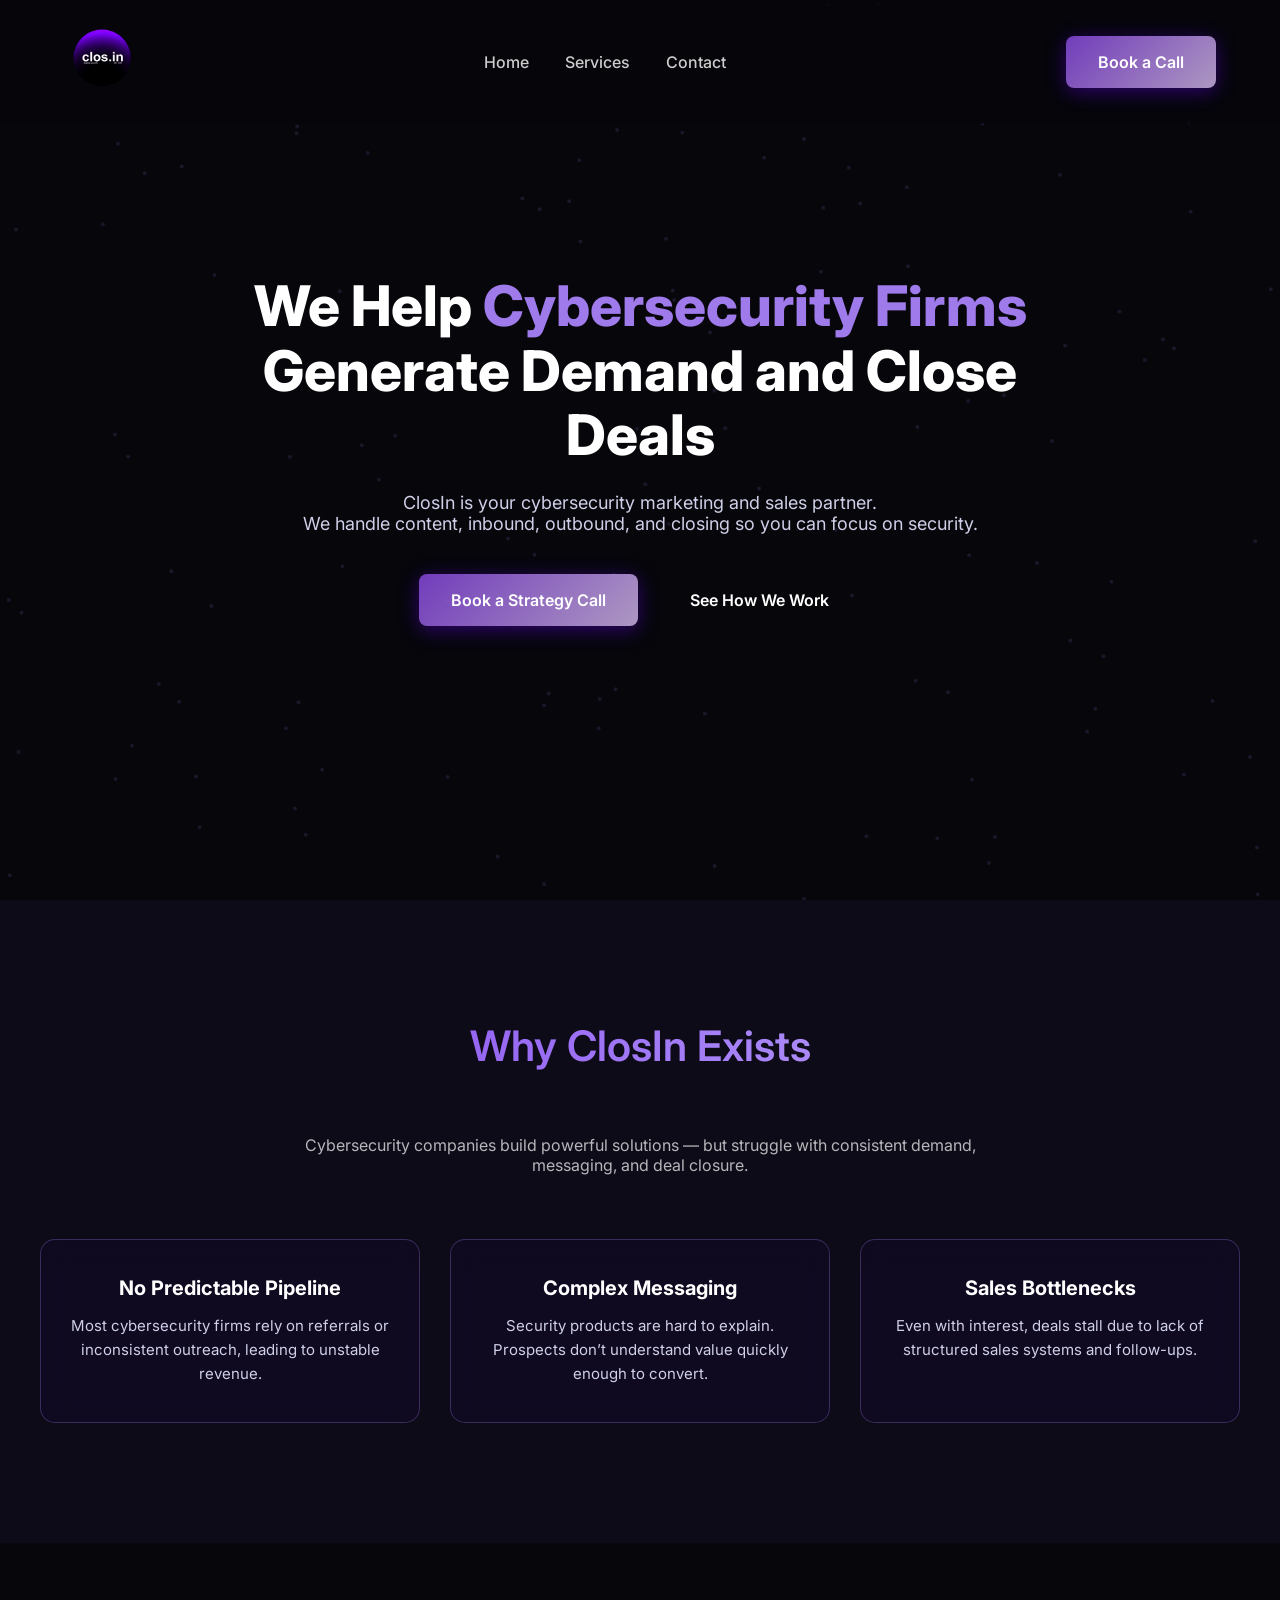
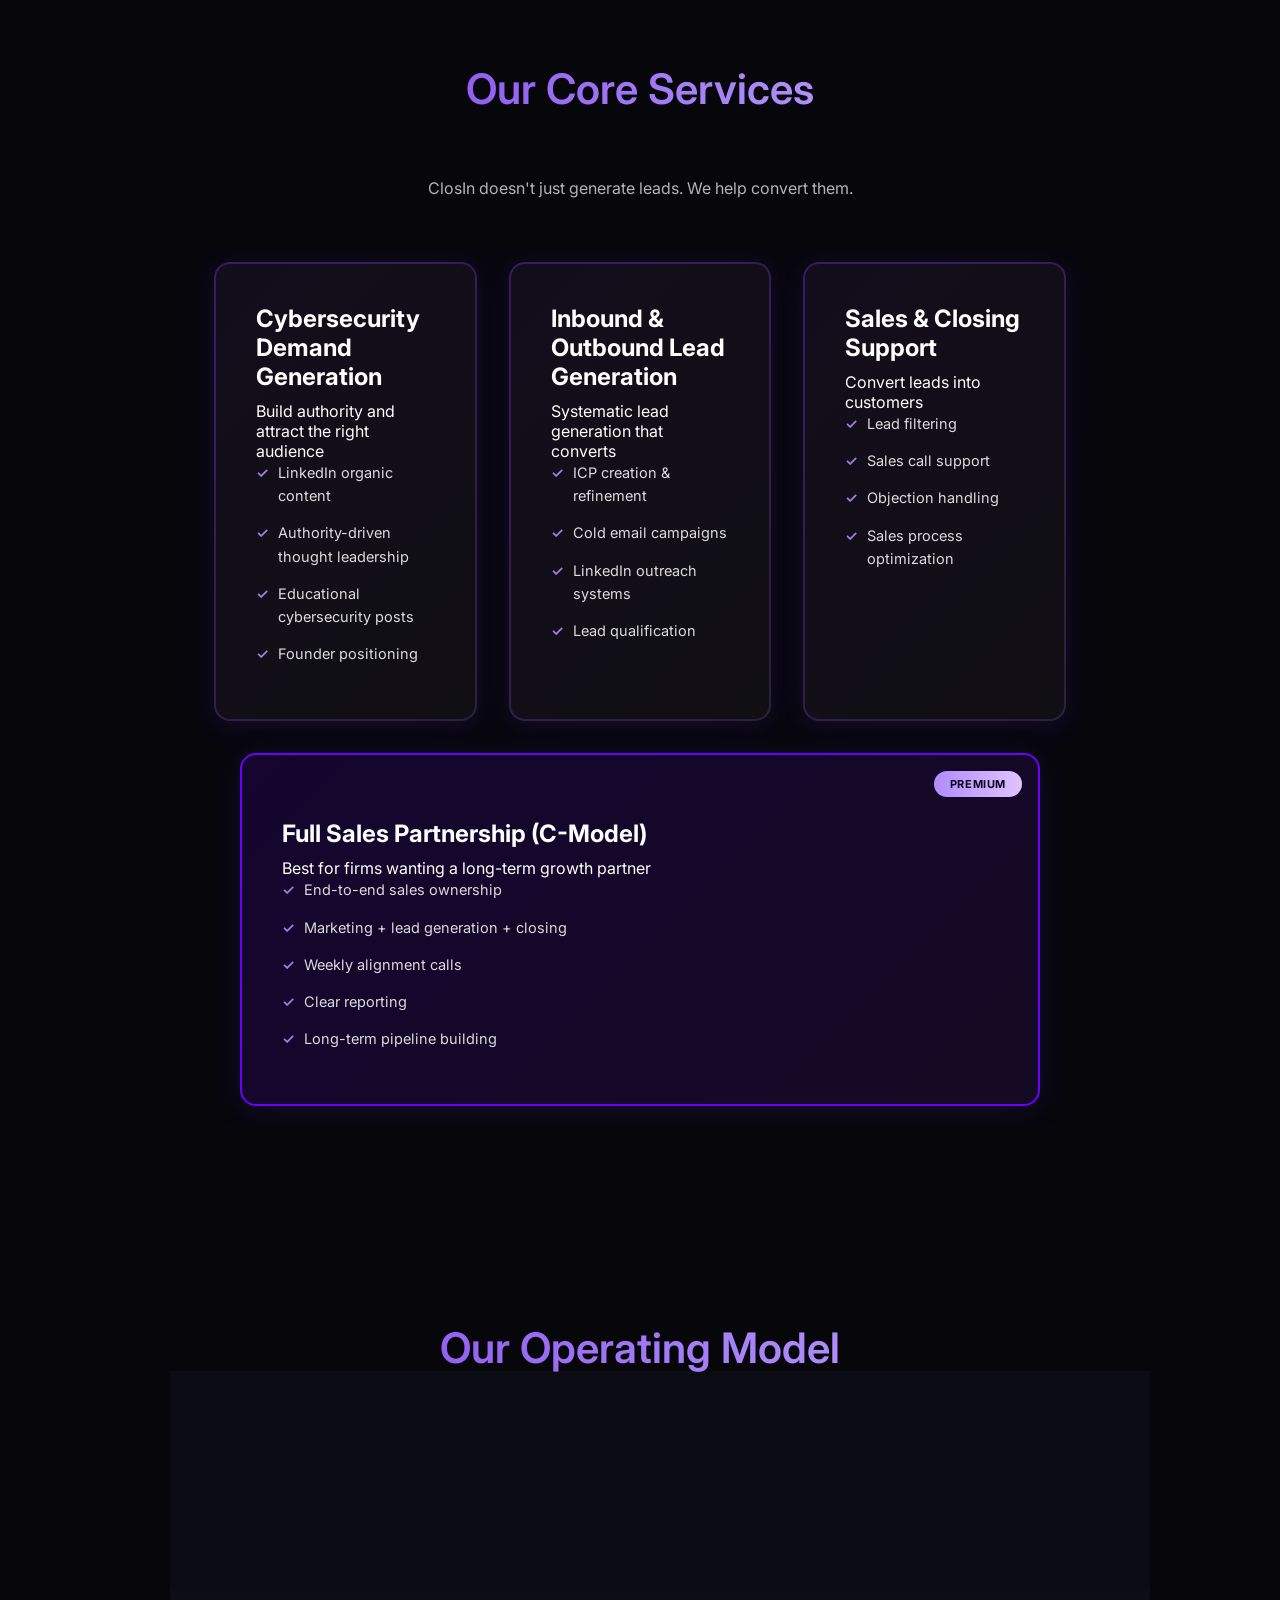
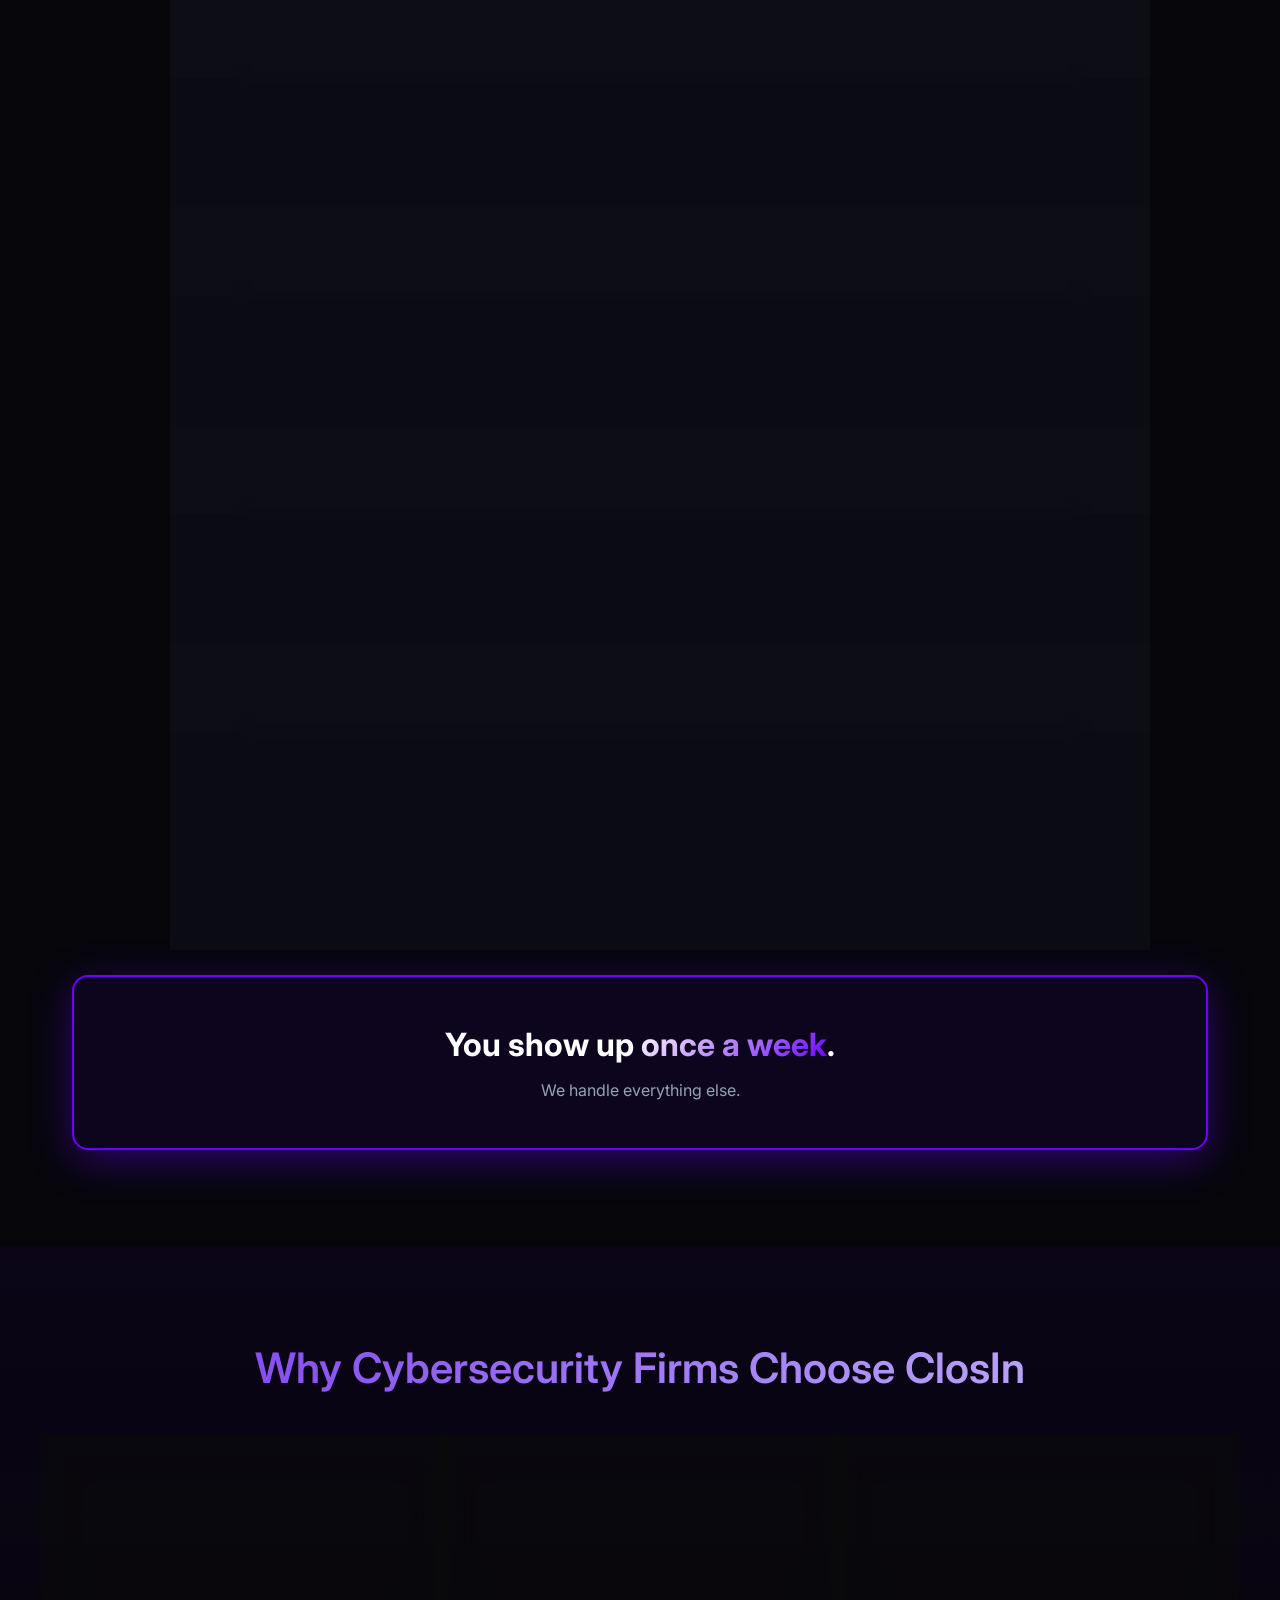
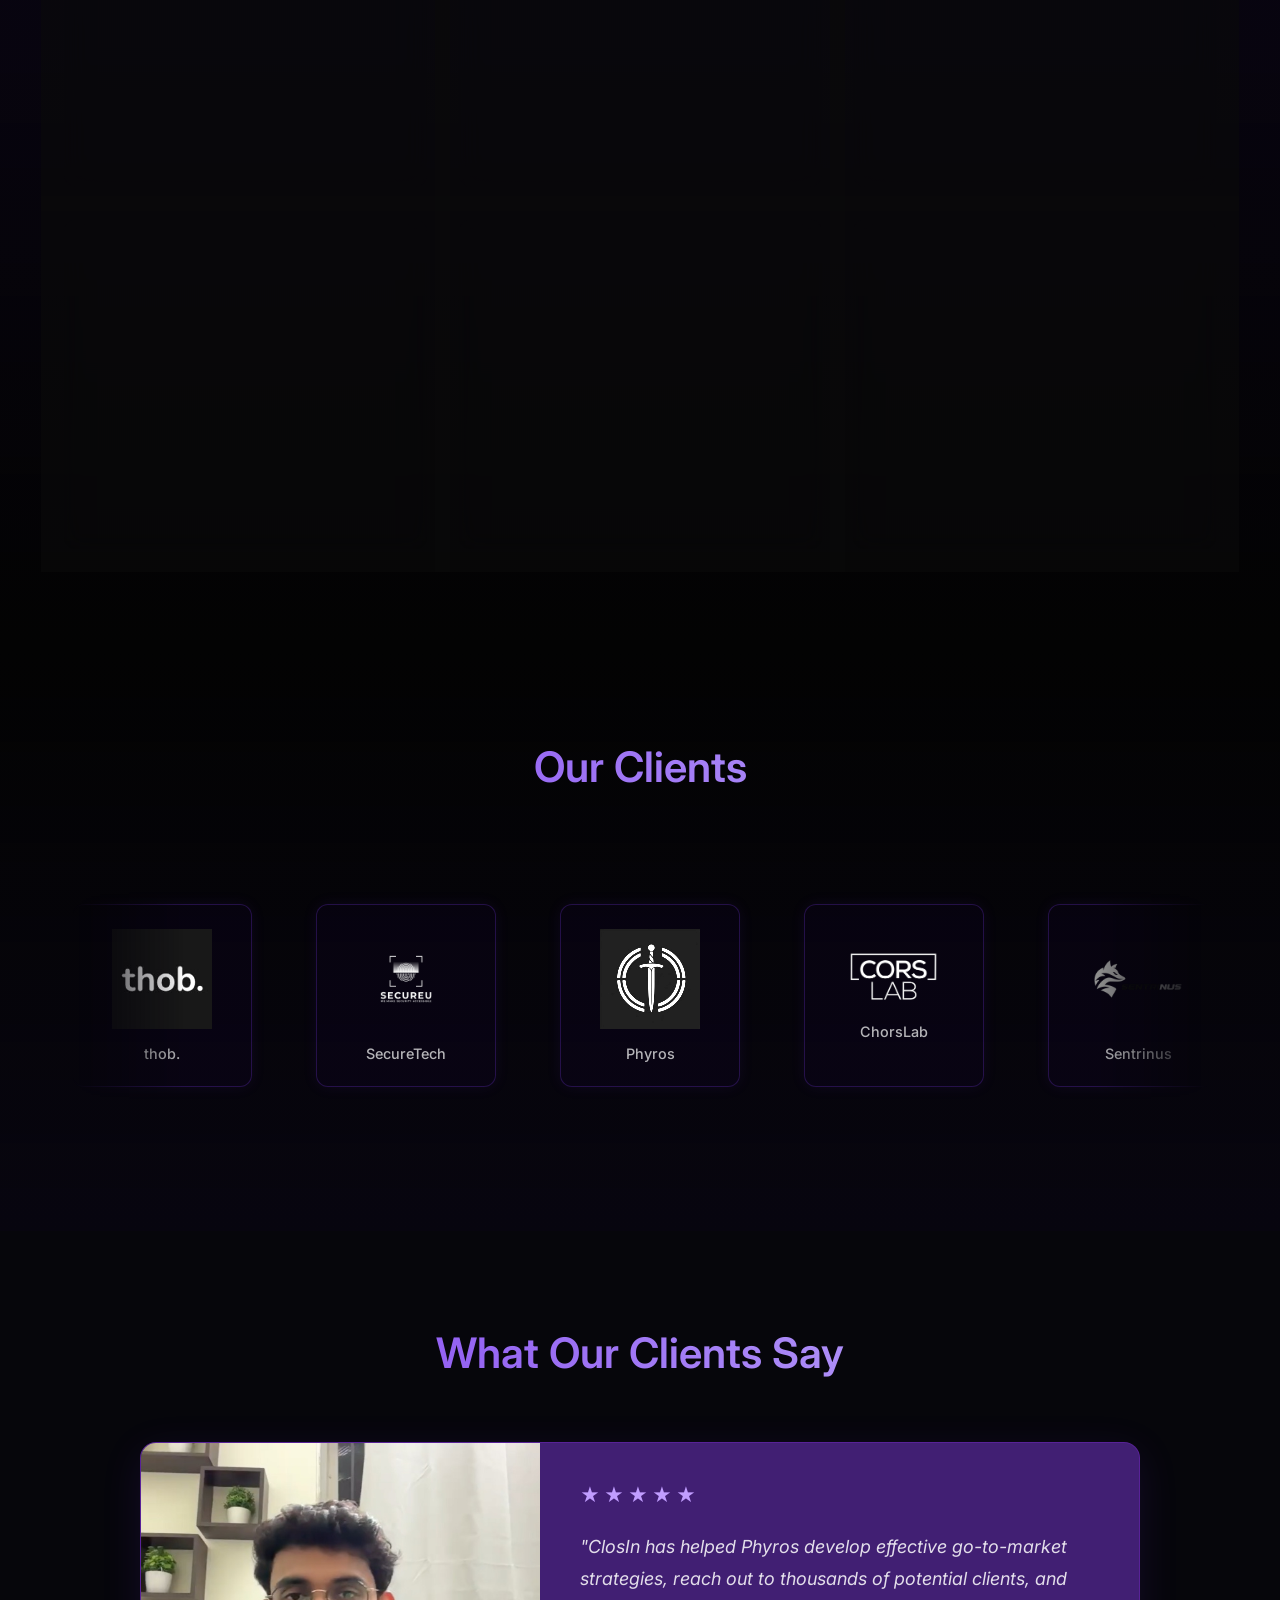
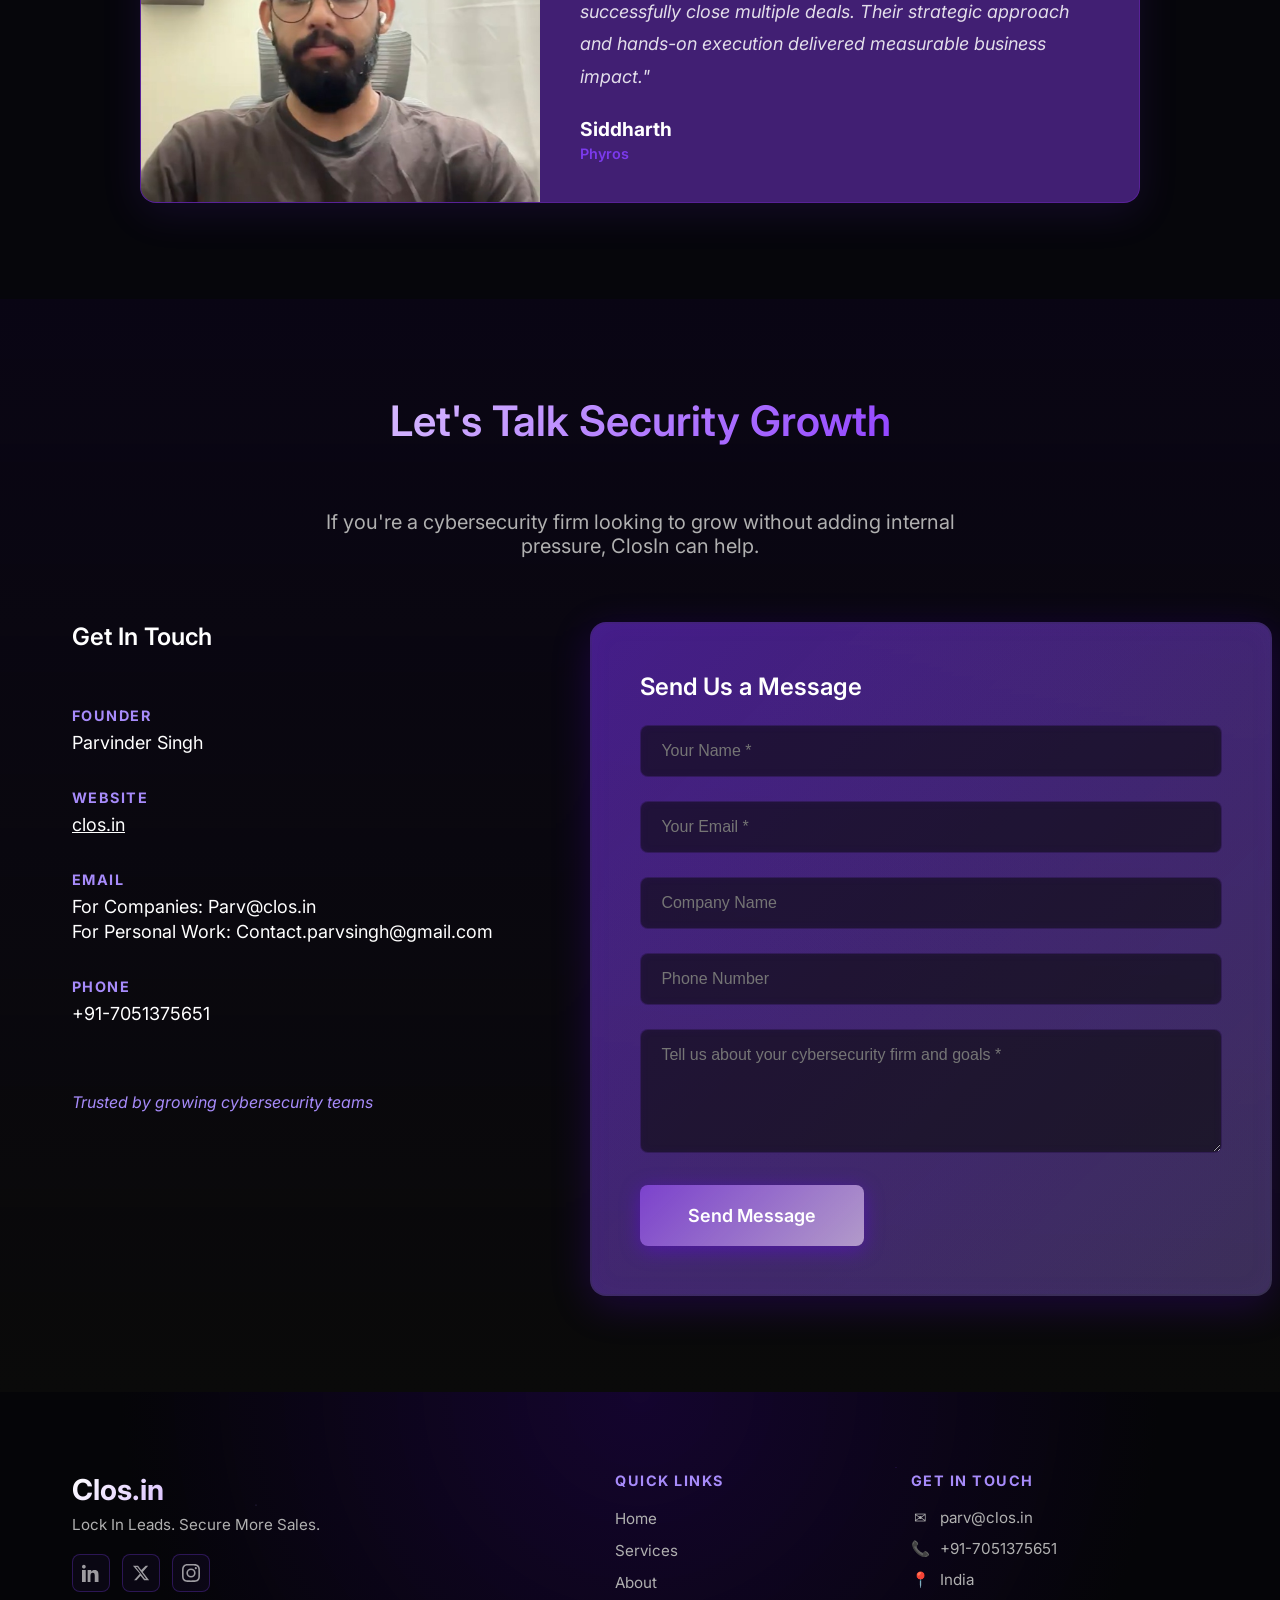
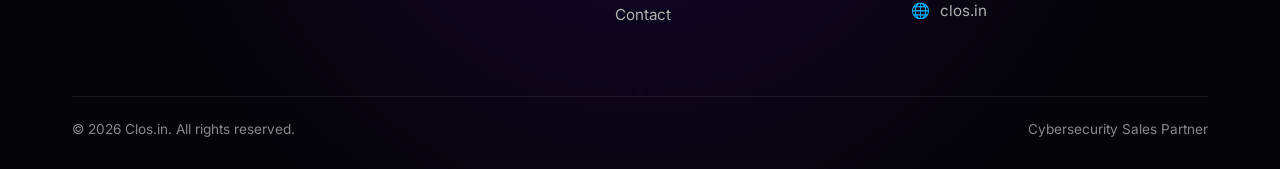
==== index.html @ 35a920aa "Update hero section and footer year in index.html" ====
<!DOCTYPE html>
<html lang="en">
<head>
  <meta charset="UTF-8" />
  <meta name="viewport" content="width=device-width, initial-scale=1.0" />
  <title>ClosIn | Cybersecurity Growth Partner</title>

  <!-- Google Font -->
  <link href="https://fonts.googleapis.com/css2?family=Inter:wght@400;500;600;700;800&display=swap" rel="stylesheet">

  <link rel="stylesheet" href="css/style.css">
</head>
<body>

  <!-- Particle Background -->
  <canvas id="particle-canvas"></canvas>

  <!-- UI Wrapper -->
  <div class="app">

    <!-- NAVBAR -->
<header class="navbar">
  <div class="nav-container">
    <div class="logo">
      <img alt="ClosIn Logo" class="logo-image" src="./assets/1766768441961-236993800.png" style="height: 79px; width: auto;">
    </div>

    <nav class="nav-links" id="nav-links">
      <a href="#home">Home</a>
      <a href="#services">Services</a>
      <a href="#contact">Contact</a>
    </nav>

    <div class="nav-right">
      <div class="menu-toggle" id="menu-toggle">☰</div>
      <a href="#contact" class="btn btn-primary">Book a Call</a>
    </div>
  </div>
</header>

    <!-- HERO SECTION -->
    <section class="hero" id="home">
  <!-- Orb Background -->
  <div class="hero-background">
    <div class="gradient-orb orb-1"></div>
    <div class="gradient-orb orb-2"></div>
    <div class="gradient-orb orb-3"></div>
  </div>

  <div class="hero-content">
    <h1>
      We Help <span>Cybersecurity Firms</span><br>
      Generate Demand and Close Deals
    </h1>
    <p>
      ClosIn is your cybersecurity marketing and sales partner.<br>
      We handle content, inbound, outbound, and closing so you can focus on security.
    </p>
    <div class="hero-buttons">
      <a href="#contact" class="btn btn-primary">Book a Strategy Call</a>
      <a href="#services" class="btn btn-secondary">See How We Work</a>
    </div>
  </div>
</section>
    <!-- WHY CLOSIN EXISTS -->
    <section class="why" id="why">
        <div class="why-container">

        <h2 class="section-title">
        Why <span>ClosIn</span> Exists
        </h2>

        <p class="section-subtitle">
        Cybersecurity companies build powerful solutions —
        but struggle with consistent demand, messaging, and deal closure.
        </p>

    <div class="why-cards">

      <div class="why-card">
        <h3>No Predictable Pipeline</h3>
        <p>
          Most cybersecurity firms rely on referrals or inconsistent outreach,
          leading to unstable revenue.
        </p>
      </div>

      <div class="why-card">
        <h3>Complex Messaging</h3>
        <p>
          Security products are hard to explain. Prospects don’t understand
          value quickly enough to convert.
        </p>
      </div>

      <div class="why-card">
        <h3>Sales Bottlenecks</h3>
        <p>
          Even with interest, deals stall due to lack of structured sales
          systems and follow-ups.
        </p>
      </div>

    </div>
  </div>
</section>

<section id="services" class="services-section">
  <div class="container">
    <h2 class="section-title">Our Core Services</h2>
    <p class="section-subtitle">
      ClosIn doesn't just generate leads. We help convert them.
    </p>

    <div class="services-cards">

      <!-- Card 1 -->
      <div class="service-card">
        <h3>Cybersecurity Demand Generation</h3>
        <p class="service-description">
          Build authority and attract the right audience
        </p>
        <ul class="service-features">
          <li>LinkedIn organic content</li>
          <li>Authority-driven thought leadership</li>
          <li>Educational cybersecurity posts</li>
          <li>Founder positioning</li>
        </ul>
      </div>

      <!-- Card 2 -->
      <div class="service-card">
        <h3>Inbound & Outbound Lead Generation</h3>
        <p class="service-description">
          Systematic lead generation that converts
        </p>
        <ul class="service-features">
          <li>ICP creation & refinement</li>
          <li>Cold email campaigns</li>
          <li>LinkedIn outreach systems</li>
          <li>Lead qualification</li>
        </ul>
      </div>

      <!-- Card 3 -->
      <div class="service-card">
        <h3>Sales & Closing Support</h3>
        <p class="service-description">
          Convert leads into customers
        </p>
        <ul class="service-features">
          <li>Lead filtering</li>
          <li>Sales call support</li>
          <li>Objection handling</li>
          <li>Sales process optimization</li>
        </ul>
      </div>

      <!-- Premium Card -->
      <div class="service-card highlighted">
        <span class="badge">Premium</span>
        <h3>Full Sales Partnership (C-Model)</h3>
        <p class="service-description">
          Best for firms wanting a long-term growth partner
        </p>
        <ul class="service-features">
          <li>End-to-end sales ownership</li>
          <li>Marketing + lead generation + closing</li>
          <li>Weekly alignment calls</li>
          <li>Clear reporting</li>
          <li>Long-term pipeline building</li>
        </ul>
      </div>

    </div>
  </div>
</section>
<section class="how-we-work section">
  <div class="container">
    <h2 class="section-title" style="text-align: center; color: white; margin-bottom: 3rem;">Our Operating Model</h2>

    <div class="process-flow">
      <div class="process-step">
        <div class="step-number">01</div>
        <h4 style="color: white; font-size: 1rem; margin-bottom: 0.5rem;">Understand Your Security Offering & ICP</h4>
        <p style="color: #94a3b8;">Deep dive into your solutions, ideal customers, and market positioning.</p>
      <div class="connect-steps"></div>
      </div>

      <div class="process-step">
        <div class="step-number">02</div>
        <h4 style="color: white; font-size: 1rem; margin-bottom: 0.5rem;">Build Authority Through Content</h4>
        <p style="color: #94a3b8;">Establish your firm as a trusted expert in your cybersecurity niche.</p>
        <div class="connect-steps"></div>
      </div>
      <div class="process-step">
        <div class="step-number">03</div>
        <h4 style="color: white; font-size: 1rem; margin-bottom: 0.5rem;">Launch Inbound & Outbound Funnels</h4>
        <p style="color: #94a3b8;">Multi-channel lead generation designed for cybersecurity buyers.</p>
        <div class="connect-steps"></div>
      </div>
      <div class="process-step">
        <div class="step-number">04</div>
        <h4 style="color: white; font-size: 1rem; margin-bottom: 0.5rem;">Qualify and Filter Leads</h4>
        <p style="color: #94a3b8;">Only qualified, sales-ready prospects reach your team</p>
        <div class="connect-steps"></div>
      </div>

      <div class="process-step">
        <div class="step-number">05</div>
        <h4 style="color: white; font-size: 1rem; margin-bottom: 0.5rem;">Support Closing and Scale Results</h4>
        <p style="color: #94a3b8;">Continuous optimization and growth as your extended sales team.</p>
        <div class="connect-steps"></div>
      </div>
    </div>

    <div class="key-message">
      <h3 style="color: white; font-size: 2rem;">
        You show up <span class="gradient-text">once a week</span>.
      </h3>
      <p style="color: #94a3b8; margin-top: 10px;">We handle everything else.</p>
    </div>
  </div>
</section>
<section class="why-closin section">
  <div class="container">
    <h2 class="section-title">Why Cybersecurity Firms Choose ClosIn</h2>

    <div class="reasons-grid">
      <div class="reason-card">
        <div class="reason-icon gradient-text">✓</div>
        <h4>Cybersecurity-Only Focus</h4>
        <p>We exclusively work with security firms. We understand your market, buyers, and sales cycles.</p>
      </div>
      <div class="reason-card">
        <div class="reason-icon gradient-text">✓</div>
        <h4>No Generic Marketing</h4>
        <p>Every strategy is custom-built for your firm, your ICP, and your security offerings.</p>
      </div>
      <div class="reason-card">
        <div class="reason-icon gradient-text">✓</div>
        <h4>Founder-Led Strategy</h4>
        <p>Direct partnership with Parvinder Singh, not handed off to junior teams.</p>
      </div>
      <div class="reason-card">
        <div class="reason-icon gradient-text">✓</div>
        <h4>Sales + Marketing Combinedy</h4>
        <p>We don't stop at leads. We help you close deals and build sustainable pipelines.</p>
      </div>
      <div class="reason-card">
        <div class="reason-icon gradient-text">✓</div>
        <h4>Authority First, Leads Second</h4>
        <p>Build trust and credibility before pushing for sales. Long-term thinking wins.</p>
      </div>
      <div class="reason-card">
        <div class="reason-icon gradient-text">✓</div>
        <h4>Long-Term Thinking</h4>
        <p>No quick hacks or shortcuts. We build systems that scale and compound over time.</p>
      </div>
    </div>
  </div>
</section>
<section class="clients section">
  <div class="container">
    <h2 class="section-title">Our Clients</h2>
    
    <div class="clients-scroll-wrapper">
      <div class="clients-scroll">
        <div class="client-item">
          <img src="./assets/1767015022603-669335547.jpeg" alt="Client Logo" class="client-logo">
          <span class="client-name">thob.</span>
        </div>
        <div class="client-item">
          <img src="./assets/1767014859263-915422287.png" alt="Client Logo" class="client-logo">
          <span class="client-name">SecureTech</span>
        </div>
        <div class="client-item">
          <img src="./assets/1767014955878-12860763.jpeg" alt="Client Logo" class="client-logo">
          <span class="client-name">Phyros</span>
        </div>
        <div class="client-item">
          <img src="./assets/1767014921850-368424065.png" alt="Client Logo" class="client-logo">
          <span class="client-name">ChorsLab</span>
        </div>
        <div class="client-item">
          <img src="./assets/1767014900829-730784088.png" alt="Client Logo" class="client-logo">
          <span class="client-name">Sentrinus</span>
        </div>
        <div class="client-item">
          <img src="./assets/1767015001023-179781848.jpeg" alt="Client Logo" class="client-logo">
          <span class="client-name">PurpleHunt</span>
        </div>
        <div class="client-item">
          <img src="./assets/1767015022603-669335547 (1).jpeg" alt="Client Logo" class="client-logo">
          <span class="client-name">thob.</span>
        </div>
        <div class="client-item">
          <img src="./assets/1767014859263-915422287.png" alt="Client Logo" class="client-logo">
          <span class="client-name">SecureTech</span>
        </div>
      </div>
    </div>
  </div>
</section>
<section class="testimonials section">
  <div class="container">
    <h2 class="section-title">What Our Clients Say</h2>
    
    <div class="testimonials-grid">
      <div class="testimonial-card">
        
        <a href="https://youtu.be/rfUvOavBC8A" target="_blank" rel="noopener noreferrer" class="testimonial-image-link">
          <div class="testimonial-image">
            <img src="./assets/paros.jpg" alt="Siddharth">
          </div>
        </a>

        <div class="testimonial-content">
          <div class="testimonial-rating">
            <span class="star filled">★</span>
            <span class="star filled">★</span>
            <span class="star filled">★</span>
            <span class="star filled">★</span>
            <span class="star filled">★</span>
          </div>
          
          <p class="testimonial-text">
            "ClosIn has helped Phyros develop effective go-to-market strategies, reach out to thousands of potential clients, and successfully close multiple deals. Their strategic approach and hands-on execution delivered measurable business impact."
          </p>

          <div class="testimonial-author">
            <h4>Siddharth</h4>
            <p>Phyros</p>
          </div>
        </div>

      </div>
    </div>
  </div>
</section>
<section id="contact" class="contact section">
  <div class="container">
    <h2 class="section-title gradient-text">
      Let's Talk Security Growth
    </h2>
    <p class="contact-intro">
      If you're a cybersecurity firm looking to grow without adding internal pressure, ClosIn can help.
    </p>

    <div class="contact-grid">
      <div class="contact-info">
        <h3>Get In Touch</h3>
        
        <div class="info-item">
          <h4 class="label">FOUNDER</h4>
          <p>Parvinder Singh</p>
        </div>

        <div class="info-item">
          <h4 class="label">WEBSITE</h4>
          <p><a href="https://clos.in" target="_blank">clos.in</a></p>
        </div>

        <div class="info-item">
          <h4 class="label">EMAIL</h4>
          <p>For Companies: Parv@clos.in</p>
          <p>For Personal Work: Contact.parvsingh@gmail.com</p>
        </div>

        <div class="info-item">
          <h4 class="label">PHONE</h4>
          <p>+91-7051375651</p>
        </div>

        <p class="trust-line">Trusted by growing cybersecurity teams</p>
      </div>

      <div class="contact-form-wrapper">
        <form class="contact-form">
          <h3>Send Us a Message</h3>
          
          <div class="form-group">
            <input type="text" class="form-input" placeholder="Your Name *">
          </div>
          <div class="form-group">
            <input type="email" class="form-input" placeholder="Your Email *">
          </div>
          <div class="form-group">
            <input type="text" class="form-input" placeholder="Company Name">
          </div>
          <div class="form-group">
            <input type="text" class="form-input" placeholder="Phone Number">
          </div>
          <div class="form-group">
            <textarea class="form-input" placeholder="Tell us about your cybersecurity firm and goals *" rows="5"></textarea>
          </div>

          <button type="submit" class="btn btn-primary btn-large">
            Send Message
          </button>
        </form>
      </div>
    </div>
  </div>
</section>
<footer class="footer">
  <div class="container">

    <div class="footer-content">

      <!-- Brand -->
      <div class="footer-brand">
        <h3 class="gradient-text">Clos.in</h3>
        <p class="tagline">Lock In Leads. Secure More Sales.</p>
        <!-- Social Icons -->
        <div class="footer-socials">
          <a href="https://linkedin.com" target="_blank" rel="noopener noreferrer" class="social-icon">
            <svg xmlns="http://www.w3.org/2000/svg" width="18" height="18" fill="currentColor" viewBox="0 0 24 24"><path d="M4.98 3.5C4.98 4.88 3.87 6 2.5 6S.02 4.88.02 3.5C.02 2.12 1.13 1 2.5 1s2.48 1.12 2.48 2.5zM0 8h5v16H0V8zm7.5 0h4.8v2.2h.07C13.12 8.9 14.87 8 16.88 8 21.5 8 22 11.1 22 15v9h-5v-8c0-1.9-.03-4.35-2.65-4.35-2.65 0-3.06 2.07-3.06 4.21V24H7.5V8z"/></svg>
          </a>
          <a href="https://twitter.com" target="_blank" rel="noopener noreferrer" class="social-icon">
            <svg xmlns="http://www.w3.org/2000/svg" width="18" height="18" fill="currentColor" viewBox="0 0 24 24"><path d="M18.244 2.25h3.308l-7.227 8.26 8.502 11.24H16.17l-4.714-6.231-5.401 6.231H2.744l7.737-8.835L1.254 2.25H8.08l4.253 5.622 5.91-5.622zm-1.161 17.52h1.833L7.084 4.126H5.117z"/></svg>
          </a>
          <a href="https://instagram.com" target="_blank" rel="noopener noreferrer" class="social-icon">
            <svg xmlns="http://www.w3.org/2000/svg" width="18" height="18" fill="currentColor" viewBox="0 0 24 24"><path d="M12 2.163c3.204 0 3.584.012 4.85.07 1.366.062 2.633.334 3.608 1.308.975.975 1.246 2.242 1.308 3.608.058 1.266.07 1.646.07 4.85s-.012 3.584-.07 4.85c-.062 1.366-.334 2.633-1.308 3.608-.975.975-2.242 1.246-3.608 1.308-1.266.058-1.646.07-4.85.07s-3.584-.012-4.85-.07c-1.366-.062-2.633-.334-3.608-1.308-.975-.975-1.246-2.242-1.308-3.608C2.175 15.584 2.163 15.204 2.163 12s.012-3.584.07-4.85c.062-1.366.334-2.633 1.308-3.608C4.516 2.497 5.783 2.226 7.15 2.163 8.416 2.105 8.796 2.163 12 2.163zm0-2.163C8.741 0 8.332.014 7.052.072 5.197.157 3.355.673 2.014 2.014.673 3.355.157 5.197.072 7.052.014 8.332 0 8.741 0 12c0 3.259.014 3.668.072 4.948.085 1.855.601 3.697 1.942 5.038 1.341 1.341 3.183 1.857 5.038 1.942C8.332 23.986 8.741 24 12 24s3.668-.014 4.948-.072c1.855-.085 3.697-.601 5.038-1.942 1.341-1.341 1.857-3.183 1.942-5.038C23.986 15.668 24 15.259 24 12s-.014-3.668-.072-4.948c-.085-1.855-.601-3.697-1.942-5.038C20.645.673 18.803.157 16.948.072 15.668.014 15.259 0 12 0zm0 5.838a6.162 6.162 0 1 0 0 12.324 6.162 6.162 0 0 0 0-12.324zm0 10.162a4 4 0 1 1 0-8 4 4 0 0 1 0 8zm6.406-11.845a1.44 1.44 0 1 0 0 2.881 1.44 1.44 0 0 0 0-2.881z"/></svg>
          </a>
        </div>
      </div>

      <!-- Quick Links -->
      <div class="footer-links">
        <h4>Quick Links</h4>
        <ul>
          <li><a href="#home">Home</a></li>
          <li><a href="#services">Services</a></li>
          <li><a href="#about">About</a></li>
          <li><a href="#contact">Contact</a></li>
        </ul>
      </div>

      <!-- Contact -->
      <div class="footer-contact">
        <h4>Get In Touch</h4>
        <div class="contact-detail">
          <span class="contact-icon">✉</span>
          <a href="mailto:parv@clos.in">parv@clos.in</a>
        </div>
        <div class="contact-detail">
          <span class="contact-icon">📞</span>
          <a href="tel:+917051375651">+91-7051375651</a>
        </div>
        <div class="contact-detail">
          <span class="contact-icon">📍</span>
          <span>India</span>
        </div>
        <div class="contact-detail">
          <span class="contact-icon">🌐</span>
          <a href="https://clos.in" target="_blank" rel="noopener noreferrer">clos.in</a>
        </div>
      </div>

    </div>

    <!-- Bottom -->
    <div class="footer-bottom">
      <p>© 2026 Clos.in. All rights reserved.</p>
      <p>Cybersecurity Sales Partner</p>
    </div>

  </div>
</footer>

  </div>

  <script src="js/main.js"></script>
</body>
</html>
---- css/style.css ----
/* =========================
   Global
========================= */
* {
  margin: 0;
  padding: 0;
  box-sizing: border-box;
}

body {
  font-family: 'Inter', sans-serif;
  background: #06060b;
  color: #ffffff;
  overflow-x: hidden;
}

/* =========================
   Canvas Background
========================= */
#particle-canvas {
  position: fixed;
  top: 0;
  left: 0;
  width: 100%;
  height: 100%;
  z-index: 0;
}

/* =========================
   App Layer
========================= */
.app {
  position: relative;
  z-index: 1;
}

/* =========================
   Navbar
========================= */
.navbar {
  position: absolute;   /* or just remove position completely */
  top: 0;
  width: 100%;
  padding: 20px 0;
  background: rgba(6, 6, 11, 0.4);
  backdrop-filter: blur(12px);
}


.nav-container {
  max-width: 1200px;
  margin: auto;
  padding: 0 24px;
  display: flex;
  align-items: center;
  justify-content: space-between;
}

.logo {
  font-size: 22px;
  font-weight: 800;
}

.logo span {
  color: #9f7aea;
}
.nav-right {
  display: flex;
  align-items: center;
  gap: 15px; /* Space between the hamburger and the button */
}
.nav-links a {
  position: relative;
  margin: 0 16px;
  text-decoration: none;
  color: #ccc;
  font-weight: 500;
  padding-bottom: 6px;
  transition: color 0.3s ease;
}
.nav-links a::after {
  content: "";
  position: absolute;
  left: 0;
  bottom: 0;
  width: 100%;
  height: 2px;
  background: linear-gradient(90deg, #7c3aed, #a78bfa);
  transform: scaleX(0);
  transform-origin: left;
  transition: transform 0.35s ease;
}
.nav-links a:hover{
  color: #fff;
}

.nav-links a:hover::after {
  transform: scaleX(1);
}


.nav-links a:hover {
  color: #fff;
}

/* =========================
   Buttons
========================= */
.btn {
  padding: 12px 22px;
  border-radius: 10px;
  font-weight: 600;
  text-decoration: none;
  transition: all 0.3s ease;
  white-space: nowrap;
  width: auto;
  max-width: fit-content;
}

.btn-primary {
  background: linear-gradient(135deg, #7c3aed, #a78bfa);
  color: #fff;
}

.btn-primary:hover {
  transform: translateY(-2px);
}

.btn-secondary {
  border: 1px solid #9f7aea;
  color: #fff;
}

.btn-secondary:hover {
  background: rgba(159, 122, 234, 0.15);
}

/* =========================
   Hero Section
========================= */
.hero {
  min-height: 100vh;
  display: flex;
  align-items: center;
  justify-content: center;
  text-align: center;
}

.hero-content {
  max-width: 850px;
}

.hero h1 {
  font-size: 56px;
  font-weight: 800;
  line-height: 1.15;
  margin-bottom: 24px;
}

.hero h1 span {
  color: #9f7aea;
}

.hero p {
  font-size: 18px;
  color: #cfcfe8;
  margin-bottom: 40px;
}

.hero-buttons {
  display: flex;
  justify-content: center;
  gap: 20px;
}
.menu-toggle {
  display: none;
  font-size: 26px;
  cursor: pointer;
  color: #fff;
}

/* =========================
   Why ClosIn Exists
========================= */
.why {
  padding: 120px 20px;
  text-align: center;
  background-color: #4e3b851a;
}

.why-container {
  max-width: 1200px;
  margin: auto;
  
}


.section-subtitle {
  font-size: 18px;
  color: #fbfbff;
  max-width: 700px;
  margin: 0 auto 60px;
}

/* Cards */
.why-cards {
  display: grid;
  grid-template-columns: repeat(3, 1fr);
  gap: 30px;
}

.why-card {
  position: relative;
  overflow: hidden;

  background-color: rgba(37, 11, 98, 0.136);
  backdrop-filter: blur(14px);
  border-radius: 15px;
  padding: 36px 28px;
  border: 1px solid rgba(159, 122, 234, 0.3);

  transition:
    transform 0.4s ease,
    box-shadow 0.4s ease,
    border-color 0.4s ease;
}


.why-card::before {
  content: "";
  position: absolute;
  top: -40%;
  left: 0;
  width: 100%;
  height: 60px; /* THIS makes it a band, not a line */

  background: linear-gradient(
    to bottom,
    transparent,rgba(255, 255, 255, 0.64),
    transparent
  );

  filter: blur(1px); /* soft glow */
  transform: translateY(0);
  transition: transform 0.6s ease;
  pointer-events: none;
}


.why-card:hover::before {
  transform: translateY(260px);
}


.why-card:hover {
  transform: translateY(-10px);
  box-shadow: 0 0 40px rgba(180, 140, 255, 0.3);
  border-color: rgba(180, 140, 255, 0.6);
}



.why-card h3 {
  font-size: 20px;
  margin-bottom: 14px;
}

.why-card p {
  font-size: 15px;
  color: #cfcfe8;
  line-height: 1.6;
}

/* Hover Glow */
.why-card:hover {
  transform: translateY(-10px);
  box-shadow: 0 0 20px rgba(140, 90, 255, 0.25);
  border-color: rgba(197, 179, 240, 0.967);
}
/* ================= SERVICES SECTION ================= */

/* ===========================
   SERVICES SECTION
=========================== */

.services-section {
  padding: 120px 0;
  position: relative;
}

.services-section .container {
  max-width: 900px;
  margin: auto;
  padding: 0 24px;
}


.section-title {
  text-align: center;
  font-size: 42px;
  font-weight: 600;
  margin-bottom: 12px;
  background: linear-gradient(90deg, #7c3aed, #c4b5fd);
  -webkit-background-clip: text;
  -webkit-text-fill-color: transparent;
  color: #f1ebeb;
}

.section-subtitle {
  text-align: center;
  font-size: 16px;
  color: rgba(255, 255, 255, 0.7);
  margin-bottom: 64px;
}

/* ===========================
   GRID LAYOUT
   3 cards in a row
=========================== */

.services-cards {
  display: grid;
  grid-template-columns: repeat(3, 1fr);
  gap: 2rem;
  align-items: stretch;
}

/* ===========================
   BASE CARD STYLE
=========================== */

.service-card {
  position: relative;
  overflow: hidden;
  padding: 2.5rem;
  border-radius: 16px;

  background: #0a0a0acc;
  border: 2px solid transparent;
  background-image:
    linear-gradient(#0a0a0acc, #0a0a0acc),
    linear-gradient(135deg, #7c3aed66, #a78bfa33);
  background-origin: border-box;
  background-clip: padding-box, border-box;

  transition: var(--transition-smooth);
  box-shadow: 0 4px 30px #7c3aed26;
}

/* Glow top bar */
.service-card::before {
  content: "";
  position: absolute;
  top: 0;
  left: 0;

  height: 3px;
  width: 100%;

  background: linear-gradient(
    90deg,
    var(--primary-purple),
    var(--accent-violet)
  );

  transform: scaleX(0);
  transform-origin: center;
  transition: transform 0.4s ease;
}


/* Grid glow */
.service-card::after {
  content: "";
  position: absolute;
  inset: 0;
  background-image:
    linear-gradient(0deg, rgba(124, 58, 237, .05) 1px, transparent 1px),
    linear-gradient(90deg, rgba(124, 58, 237, .05) 1px, transparent 1px);
  background-size: 20px 20px;
  opacity: 0;
  transition: opacity .4s ease;
  pointer-events: none;
  border-radius: 16px;
  }

  .service-card.highlighted {
    background: linear-gradient(135deg, rgba(106, 0, 255, 0.15), rgba(155, 44, 255, 0.1));
    border: 2px solid var(--primary-purple);
   }
  .service-card:last-child {
    max-width: 800px;
    width: 100%;
    grid-column: span 3;
    margin: 0px auto;
     padding-top: 4rem;
 }
 .service-card:hover {
   transform: translateY(-10px);
   box-shadow: 0 0 45px rgba(124, 58, 237, 0.45);
   }

  .service-card:hover::before {
    transform: scaleX(1);
    }

   .service-card:hover::after {
     opacity: 1;
    }

/* ===========================
   CARD CONTENT
=========================== */

.service-card h3 {
  font-size: 24px;
  margin-bottom: 10px;
  color: #fff;
}

.service-desc {
  font-size: 15px;
  color: rgba(200, 180, 255, 0.85);
  margin-bottom: 24px;
}

.service-card ul {
  list-style: none;
  padding: 0;
  margin: 0;
}

.service-card li {
  position: relative;
  padding-left: 22px;
  margin-bottom: 14px;
  font-size: 14.5px;
  line-height: 1.6;
  color: rgba(255, 255, 255, 0.85);
}

.service-card li::before {
  content: "✓";
  position: absolute;
  left: 0;
  color: rgba(180, 140, 255, 0.9);
  font-weight: 600;
}

/* ===========================
   PREMIUM CARD – FULL WIDTH
   Breaks out of container
=========================== */

.service-card.featured {
  grid-column: 1 / -1;     /* still spans across the grid */
  
  width: 85%;             /* or 80%, adjust as you like */
  max-width: 1100px;      /* keeps it clean on large screens */
  margin: 3rem auto;      /* centers the card horizontally */

  padding: 3.5rem 5rem;
  border-radius: 22px;

  background: linear-gradient(135deg, #6a00ff30, #9b2cff20);
  border: 2px solid var(--primary-purple);
  box-shadow: 0 0 80px rgba(124, 58, 237, 0.55);
}


/* Premium glow always visible */
.service-card.featured::before {
  transform: scaleX(1);
  height: 4px;
}

/* Premium badge */

.service-card .badge {
  position: absolute;
  top: 16px;
  right: 16px;
  padding: 6px 16px;
  font-size: 11px;
  font-weight: 700;
  border-radius: 20px;
  background: linear-gradient(90deg, #b18cff, #e0c3ff);
  color: #12041f;
  letter-spacing: 0.6px;
  text-transform: uppercase;
}
:root {
    --primary-purple: #7c3aed;
    --accent-violet: #a78bfa;
    --bg-dark: #030303;
    --text-primary: #ffffff;
    --spacing-lg: 3rem;
    --spacing-xl: 5rem;
    --transition-smooth: all 0.3s cubic-bezier(0.4, 0, 0.2, 1);
}

/* Container for the vertical line */
.process-flow {
  max-width: 900px;
  margin: 0 auto;
  position: relative;
  padding-left: 40px; /* Space for the line */
}

/* The continuous vertical line that runs behind everything */
.connect-steps {
    position: absolute;
    left: 2rem;
    bottom: -2rem;
    width: 2px;
    height: 2rem;
    background: linear-gradient(180deg, var(--primary-purple) 0%, transparent 100%);
}
.process-step {
  padding: 2rem;
  margin-bottom: 2rem;
  /* Glassmorphism effect */
  background: rgba(15, 15, 25, 0.6); 
  backdrop-filter: blur(12px);
  
  /* The subtle purple border and glow from your image */
  border: 1px solid rgba(124, 58, 237, 0.3);
  border-left: 4px solid var(--primary-purple);
  border-radius: 12px;
  
  position: relative;
  transition: all 0.4s ease;
  box-shadow: 0 10px 40px rgba(0, 0, 0, 0.5);
}

.process-step:hover {
  transform: translateX(10px);
  border-color: var(--primary-purple);
  box-shadow: 0 0 25px rgba(124, 58, 237, 0.2);
}

.step-number {
  font-size: 3.5rem;
  font-weight: 800;
  color: rgba(124, 58, 237, 0.458); /* Dimmed grey/purple for the number */
  line-height: 1;
  margin-bottom: 1rem;
}

/* Key Message Box at the bottom */
.key-message {
    text-align: center;
    margin-top: var(--spacing-xl);
    padding: 3rem;
    background: #6a00ff14;
    border: 2px solid var(--primary-purple);
    border-radius: 16px;
    box-shadow: 0 10px 40px var(--glow-purple);
}
.key-message h3 {
    font-size: clamp(1.75rem, 3vw, 2.5rem);
    margin-bottom: 1rem;
    color: var(--text-primary);
}
.gradient-text {
  background: linear-gradient(90deg, #a855f7, #6366f1);
  -webkit-background-clip: text;
  -webkit-text-fill-color: transparent;
  font-weight: bold;
}


/* Responsive */
@media (max-width: 992px) {
  .services-grid {
    grid-template-columns: repeat(2, 1fr);
  }
}
/* --- Section Layout --- */
.why-closin {
    position: relative;
    padding: var(--spacing-xl) 0;
    background: linear-gradient(180deg, rgba(106, 0, 255, 0.05) 0%, var(--bg-dark) 100%);
    overflow: hidden;
    width: 100%;
}

.why-closin .container {
    max-width: 1200px;
    margin: 0 auto;
    padding: 0 1.5rem;
}

/* --- Section Title --- */

.section-title {
  text-align: center;
  font-size: 42px;
  font-weight: 600;
  margin-bottom: 12px;
  background: linear-gradient(90deg, #7c3aed, #c4b5fd);
  -webkit-background-clip: text;
  -webkit-text-fill-color: transparent;
  color: #f1ebeb;
  text-align: center;
  margin-bottom: var(--spacing-lg);
  position: relative;
  z-index: 1;
}

.section-title h2 {
    font-size: clamp(2rem, 4vw, 3rem);
    font-weight: 700;
    letter-spacing: -0.01em;
}

/* --- The Grid (3 Cards per row on Desktop) --- */
.reasons-grid {
    display: grid;
    grid-template-columns: repeat(auto-fit, minmax(320px, 1fr));
    gap: 2rem;
    margin-top: var(--spacing-lg);
    position: relative;
    z-index: 1;
}

/* --- Individual Reason Cards --- */
.reason-card {
    text-align: center;
    padding: 3rem 2.5rem;
    background: rgba(10, 10, 10, 0.6); /* Semi-transparent black */
    backdrop-filter: blur(12px); /* Glassmorphism effect */
    border: 1px solid rgba(124, 58, 237, 0.2);
    border-radius: 12px;
    
    /* 3D and Hover Setup */
    transform-style: preserve-3d;
    backface-visibility: hidden;
    transition: var(--transition-smooth);
    
    /* Inner and Outer Glow */
    box-shadow: inset 0 0 20px rgba(124, 58, 237, 0.05), 
                0 0 15px rgba(124, 58, 237, 0.1);
}

.reason-card:hover {
    transform: translateY(-10px);
    border-color: var(--primary-purple);
    box-shadow: 0 10px 40px rgba(124, 58, 237, 0.25);
    background: rgba(120, 120, 201, 0.179);
}

/* --- Icon & Text Elements --- */
.reason-icon {
    font-size: 3rem;
    font-weight: 700;
    margin-bottom: 1.5rem;
    display: block;
}

.reason-card h4 {
    color: var(--text-primary);
    font-size: 1.45rem;
    margin-bottom: 1rem;
    font-weight: 700;
}

.reason-card p {
    color: rgba(255, 255, 255, 0.7);
    font-size: 1rem;
    line-height: 1.6;
}

/* --- Gradient Checkmark --- */
.gradient-text {
    background: linear-gradient(135deg, var(--primary-purple) 0%, var(--accent-violet) 100%);
    -webkit-background-clip: text;
    -webkit-text-fill-color: transparent;
    background-clip: text;
}
/* --- Clients Section Styling --- */
.clients {
    position: relative;
    background: linear-gradient(180deg, var(--bg-dark) 0%, rgba(106, 0, 255, 0.02) 100%);
    overflow: hidden;
    padding: var(--spacing-xl) 0;
}

.clients-scroll-wrapper {
    width: 100%;
    position: relative;
    z-index: 1;
    overflow: hidden;
    padding: 3rem 0;
    /* This creates a fade effect on the left and right edges */
    mask-image: linear-gradient(to right, transparent, black 10%, black 90%, transparent);
   cursor: grab;
    overflow-x: scroll; /* ← change from hidden to scroll */
    scrollbar-width: none; 
}

.clients-scroll-wrapper::-webkit-scrollbar {
    display: none;
}
.clients-scroll {
    display: flex;
    width: fit-content;
    gap: 4rem;
    animation: scroll 20s linear infinite;
}

/* --- Client Card Styling --- */
.client-item {
    display: flex;
    flex-direction: column;
    align-items: center;
    justify-content: center;
    min-width: 180px;
    position: relative;
    gap: 1rem;
    padding: 1.5rem;
    background: rgba(106, 0, 255, 0.03);
    border: 1px solid rgba(124, 58, 237, 0.25);
    border-radius: 12px;
    box-shadow: 0 0 15px rgba(124, 58, 237, 0.08);
    transition: transform 0.3s ease-out, border-color 0.3s ease;
    transform-style: preserve-3d;
    backface-visibility: hidden;
}

.client-item:hover {
    transform: translateY(-5px) scale(1.05);
    border-color: var(--primary-purple);
    background: rgba(106, 0, 255, 0.06);
}

.client-logo {
    max-width: 100px;
    height: auto;
    filter: grayscale(1) brightness(2); /* Makes logos look consistent/white */
    transition: filter 0.3s ease;
}

.client-item:hover {
    transform: translateY(-10px) scale(1.08); /* ← increase scale for more pop */
    border-color: var(--primary-purple);
    background: rgba(106, 0, 255, 0.06);
    box-shadow: 0 0 50px rgba(124, 58, 237, 0.15);
}

/* ← ADD THIS — pauses scroll on hover */
.clients-scroll:has(.client-item:hover) {
    animation-play-state: paused;
}

.client-name {
    color: rgba(255, 255, 255, 0.7);
    font-size: 0.9rem;
    font-weight: 500;
}

/* --- Testimonials Container --- */
.testimonials-grid {
    display: flex;
    flex-direction: column;
    gap: 2.5rem;
    max-width: 1000px;
    margin: 0 auto;
    position: relative;
    z-index: 1;
}

/* --- The Card Layout --- */
.testimonial-card {
  display: grid;
  grid-template-columns: 40% 60%;
  background-color: rgba(131, 59, 231, 0.48);
  overflow: hidden;
  box-shadow: 0 10px 40px rgba(124, 58, 237, 0.12);
  border-radius: 1rem;

  /* Enhancement */
  position: relative;
  transform-style: preserve-3d;
  transition:
    transform 0.4s ease,
    box-shadow 0.4s ease,
    background 0.4s ease,
    border-color 0.4s ease;
  border: 1px solid rgba(155, 44, 255, 0.25);
  will-change: transform;
}
.testimonial-card:hover {
  transform:
    translateY(-10px)
    translateZ(30px)
    rotateX(calc(var(--mouse-y-reverse, 0) * 0.02deg))
    rotateY(calc(var(--mouse-x, 0) * 0.02deg));

  box-shadow:
    0 -10px 25px rgba(177, 148, 203, 0.493),
    0 25px 60px rgba(209, 180, 235, 0.55);

  border-color: #9b2cff;

  background: linear-gradient(
    135deg,
    rgba(106, 0, 255, 0.18),
    rgba(155, 44, 255, 0.06)
  );

  animation: dataStream 2s ease-in-out infinite;
}



/* --- Image Link & Sizing --- */
.testimonial-image-link {
    display: block;
    width: 100%;
    height: 100%;
}

.testimonial-image {
  width: 100%;
  height: 100%;
  min-height: 300px;
  background: #7c3aed33; /* Placeholder glow */
}

.testimonial-image img {
    width: 100%;
    height: 100%;
    object-fit: cover; /* Ensures face is not distorted */
    transition: transform 0.5s ease;
}

.testimonial-card:hover .testimonial-image img {
    transform: scale(1.05); /* Slight zoom on hover */
}

/* --- Content & Stars --- */
.testimonial-content {
  padding: 2.5rem;
  display: flex;
  flex-direction: column;
  justify-content: center;
  gap: 1.5rem;
}

.testimonial-rating {
    display: flex;
    gap: 0.25rem;
}

.star.filled {
    color: #c19dff; /* Purple star to match your brand */
    font-size: 1.2rem;
}

.testimonial-text {
    color: rgba(255, 255, 255, 0.85);
    font-size: 1.125rem;
    line-height: 1.8;
    font-style: italic;
    margin: 0;
}

.testimonial-author h4 {
    color: #fff;
    margin-bottom: 4px;
    font-size: 1.2rem;
}

.testimonial-author p {
    color: #7c3aed;
    font-weight: 600;
    font-size: 0.9rem;
}
:root {
    --primary-purple: #6a00ff;
    --primary-purple-dark: #4b00b5;
    --glow-purple: rgba(106, 0, 255, 0.4);
    --background-darker: #0a0a0a;
    --text-primary: #ffffff;
    --text-secondary: #b0b0b0;
    --accent-violet: #a78bfa;
    --spacing-sm: 1rem;
    --spacing-md: 2rem;
    --spacing-lg: 4rem;
    --spacing-xl: 6rem;
    --transition-smooth: all 0.3s ease-out;
    --font-heading: 'Inter', sans-serif;
}

* {
    box-sizing: border-box;
    margin: 0;
    padding: 0;
}

/* Section Layout */
.section {
    position: relative;
    padding: var(--spacing-xl) 0;
    animation: 0.8s ease-out 0s 1 normal none running sectionFadeIn;
}

.contact {
    position: relative;
    background: linear-gradient(180deg, rgba(106, 0, 255, .04) 0%, var(--background-darker) 100%);
    overflow: hidden;
}

.container {
    max-width: 1200px;
    margin: 0 auto;
    padding: 0 var(--spacing-md);
}

/* Typography */


.gradient-text {
    background: linear-gradient(135deg, #fff 0%, var(--primary-purple) 100%);
    -webkit-background-clip: text;
    -webkit-text-fill-color: transparent;
    background-clip: text;
}

h2 {
    font-size: clamp(2rem, 4vw, 3rem);
    font-family: var(--font-heading);
    font-weight: 700;
}

.contact-intro {
    text-align: center;
    font-size: 1.25rem;
    color: var(--text-secondary);
    max-width: 700px;
    margin: 0 auto var(--spacing-lg);
    position: relative;
    z-index: 1;
}

/* Grid System */
.contact-grid {
    display: grid;
    grid-template-columns: 40% 60%;
    gap: 4rem;
    position: relative;
    z-index: 1;
}

.contact-info {
    display: flex;
    flex-direction: column;
    gap: 2rem;
}

.info-item h4 {
    color: var(--accent-violet);
    margin-bottom: .5rem;
    font-size: .9rem;
    text-transform: uppercase;
    letter-spacing: .1em;
}
.info-item a {
    color: var(--text-primary);
    transition: var(--transition-fast);
}

.trust-line {
    margin-top: 2rem;
    font-style: italic;
    color: var(--accent-violet) !important;
}

/* Form Styles */
.contact-form {
    width: 100%;
    padding: 3rem;
    background: linear-gradient(135deg, #6a00ff14, #9b2cff0a);
    border: 2px solid transparent;
    background-image: linear-gradient(135deg, #6a00ff14, #9b2cff0a), linear-gradient(135deg, #7c3aed80, #a78bfa4d);
    background-origin: border-box;
    background-clip: padding-box, border-box;
    border-radius: 16px;
    box-shadow: 0 10px 40px #6a00ff33, inset 0 0 25px #7c3aed0d;
}
.form-input {
    width: 100%;
    color: var(--text-primary);
    font-size: 1rem;
    font-family: var(--font-body, sans-serif);
    padding: 1rem 1.25rem;
    
    /* Your specific styling */
    background: rgba(10, 10, 10, 0.6);
    border: 1px solid rgba(124, 58, 237, 0.2);
    border-radius: 8px;
    box-shadow: rgba(124, 58, 237, 0.05) 0px 0px 10px inset;
    
    /* Smooth transitions for focus states */
    transition: var(--transition-smooth);
    outline: none; /* Removes the default blue browser outline */
    display: block; /* Overrides the 'inline-block' user agent style */
}
.contact-info h3,
.contact-form h3 {
    font-family: var(--font-heading);
    font-size: 1.5rem;
    font-weight: 600;
    color: var(--text-primary);
    margin-bottom: 1.5rem;
}
.contact-form-wrapper {
    display: flex;
    align-items: center;
}
.form-group {
    margin-bottom: 1.5rem;
}
.form-input:focus {
    border-color: rgba(124, 58, 237, 0.6);
    background: rgba(20, 20, 20, 0.8);
    box-shadow: rgba(124, 58, 237, 0.15) 0px 0px 15px inset;
}

.info-item h4 {
    color: var(--accent-violet);
    margin-bottom: .5rem;
    font-size: .9rem;
    text-transform: uppercase;
    letter-spacing: .1em;
}
.info-item p {
    color: var(--text-primary);
    font-size: 1.125rem;
    margin: .25rem 0;
}

/* Button Styles */
.btn {
  padding: 1rem 2rem;
  font-family: var(--font-heading);
  font-size: 1rem;
  font-weight: 600;
  border: none;
  border-radius: 8px;
  cursor: pointer;
  transition: var(--transition-smooth);
  text-decoration: none;
  display: inline-block;
  text-align: center;
  position: relative;
  overflow: hidden;
  will-change: transform, box-shadow;
}

.btn-primary {
    background:linear-gradient(135deg, rgba(135, 72, 222, 0.84), hwb(271 64% 18% / 0.927));
    color: var(--text-primary);
    box-shadow: 0 4px 20px var(--glow-purple);
}

.btn-large {
    width: 100%;
    font-size: 1.125rem;
    padding: 1.25rem 3rem;
    margin-top: 0.5rem;
}
.btn-primary:hover {
  transform: translateY(-3px);
  box-shadow:
    0 8px 30px rgba(124, 58, 237, 0.45),
    0 0 40px rgba(155, 44, 255, 0.35);
}


/* ================= FOOTER ================= */

.footer {
    background: radial-gradient(
        circle at top,
        rgba(106, 0, 255, 0.15),
        #050508 70%
    );
    padding: 5rem 0 2rem;
    color: var(--text-secondary);
    position: relative;
    overflow: hidden;
}

/* subtle stars / particles */
.footer::before {
    content: "";
    position: absolute;
    inset: 0;
    background-image:
        radial-gradient(1px 1px at 20% 30%, #a78bfa, transparent),
        radial-gradient(1px 1px at 70% 20%, #7c3aed, transparent),
        radial-gradient(1px 1px at 50% 80%, #c084fc, transparent);
    opacity: 0.25;
    pointer-events: none;
}

/* layout */
.footer-content {
    display: grid;
    grid-template-columns: 2fr 1fr 1.2fr;
    gap: 3rem;
    position: relative;
    z-index: 1;
}

/* ---------- BRAND ---------- */
.footer-brand h3 {
    font-size: 1.8rem;
    font-weight: 700;
    margin-bottom: 0.5rem;
}

.footer-brand .tagline {
    color: var(--text-secondary);
    font-size: 0.95rem;
    max-width: 280px;
}

/* ---------- LINKS ---------- */
.footer-links h4,
.footer-contact h4 {
    font-size: 0.9rem;
    letter-spacing: 1.5px;
    color: var(--accent-violet);
    margin-bottom: 1.2rem;
    text-transform: uppercase;
}

.footer-links ul {
    list-style: none;
    display: flex;
    flex-direction: column;
    gap: 0.75rem;
}

.footer-links a {
    color: var(--text-secondary);
    text-decoration: none;
    font-size: 0.95rem;
    transition: color 0.25s ease, transform 0.25s ease;
}

.footer-links a:hover {
    color: var(--accent-violet);
    transform: translateX(4px);
}

/* ---------- CONTACT ---------- */
.footer-contact p {
    margin-bottom: 0.75rem;
}

.footer-contact a {
    color: var(--text-secondary);
    text-decoration: none;
    transition: color 0.25s ease;
}

.footer-contact a:hover {
    color: var(--accent-violet);
}

/* ---------- BOTTOM BAR ---------- */
.footer-bottom {
    margin-top: 4rem;
    padding-top: 1.5rem;
    border-top: 1px solid rgba(255, 255, 255, 0.08);
    display: flex;
    justify-content: space-between;
    align-items: center;
    font-size: 0.85rem;
    color: #888;
    position: relative;
    z-index: 1;
}
/* Social Icons */
.footer-socials {
  display: flex;
  gap: 0.75rem;
  margin-top: 1.25rem;
}

.social-icon {
  display: flex;
  align-items: center;
  justify-content: center;
  width: 38px;
  height: 38px;
  border-radius: 8px;
  border: 1px solid rgba(124, 58, 237, 0.3);
  color: rgba(255, 255, 255, 0.6);
  background: rgba(124, 58, 237, 0.05);
  text-decoration: none;
  transition: all 0.3s ease;
}

.social-icon:hover {
  background: rgba(124, 58, 237, 0.25);
  border-color: var(--accent-violet);
  color: #fff;
  transform: translateY(-3px);
  box-shadow: 0 0 15px rgba(124, 58, 237, 0.3);
}

/* Contact Details */
.contact-detail {
  display: flex;
  align-items: center;
  gap: 0.6rem;
  margin-bottom: 0.75rem;
}

.contact-icon {
  font-size: 0.95rem;
  width: 20px;
  text-align: center;
}

.contact-detail a,
.contact-detail span {
  color: var(--text-secondary);
  text-decoration: none;
  font-size: 0.95rem;
  transition: color 0.25s ease;
}

.contact-detail a:hover {
  color: var(--accent-violet);
}

/* --- The Scroll Animation --- */
@keyframes scroll {
    0% {
        transform: translateX(0);
    }
    100% {
        transform: translateX(-50%); /* Moves exactly half the width of the duplicated items */
    }
}
@media (max-width: 768px) {
  .nav-container {
    flex-wrap: wrap;
  }

  .btn-primary {
    padding: 10px 16px;
    font-size: 14px;
  }
  .why-cards {
    grid-template-columns: 1fr;
    gap: 20px;
  }

  .why-card {
    padding: 28px 22px;
  }

  .why-section {
    padding: 60px 16px;
  }

  /* Scan band refinement for mobile */
  .why-card::before {
    height: 60px;
    top: -30%;
  }

  .why-card:hover::before {
    transform: translateY(180px);
  }
.process-flow {
    padding-left: 45px; /* Reduced from desktop to save space */
    margin: 0 auto;
  }

  /* The sidebar rail positioned outside the cards */
  .process-flow::before {
    left: 15px; /* Adjusted to sit nicely in the padding */
    width: 2px;
    opacity: 0.7;
  }

  .process-step {
    padding: 1.5rem; /* Compact padding for smaller screens */
    margin-bottom: 1.5rem;
    border-radius: 12px;
  }

  .step-number {
    font-size: 2rem; /* Scaled down to prevent text crowding */
    margin-bottom: 0.5rem;
  }

  /* --- Services Section --- */
  .services-cards {
    grid-template-columns: 1fr; /* Stacks cards vertically */
    gap: 1.5rem;
  }

  .service-card {
    padding: 24px 20px; /* Slimmer padding for mobile width */
  }

  .service-card.featured {
    width: 100%; /* Force full width instead of 85% */
    max-width: 100%;
    margin: 2rem 0;
    padding: 2.5rem 1.5rem;
  }
  .service-card:last-child {
    grid-column: span 1 !important; /* Forces it to fit the 1-column mobile grid */
    margin: 0;
  }

  /* --- Titles & Messaging --- */
  

  .key-message {
    /* Critical Fix: Reset the 16rem margin which breaks mobile layout */
    margin: 3rem 0; 
    padding: 2rem 1.5rem; 
    width: 100%;
    border-radius: 12px;
  }
  .clients-scroll {
        gap: 2rem;
    }
    .client-item {
        min-width: 140px;
        padding: 1rem;
    }
    .testimonial-card {
        grid-template-columns: 1fr; /* Stack vertically */
    }

    .testimonial-image {
        min-height: 250px;
    }

    .testimonial-content {
        padding: 2rem;
    }

    .testimonial-text {
        font-size: 1rem;
    }
    .contact-grid {
        grid-template-columns: 1fr;
        gap: 3rem;
    }
    
    .contact-form {
        padding: 2rem;
    }

    .btn-large {
        padding: 1rem 2rem;
    }
}
@media (max-width: 900px) {

  .nav-links {
    position: absolute;
    top: 70px;
    right: 24px;
    background: rgba(6, 6, 11, 0.9);
    backdrop-filter: blur(14px);
    border-radius: 12px;
    padding: 16px 20px;
    display: none;
    flex-direction: column;
  }

  .nav-links a {
    margin: 12px 0;
  }

  .nav-links.show {
    display: flex;
  }

  .hero h1 {
    font-size: 36px;
  }

  .hero p {
    font-size: 16px;
  }

  .hero-buttons {
    flex-direction: column;
  }

  .btn {
    width: 100%;
    text-align: center;
  }
  .menu-toggle {
    display: block;
    order: 1; /* Positions it relative to the button */
  }

  .nav-right .btn-primary {
    order: 2; /* Keeps the button to the right of the icon */
    padding: 8px 16px; /* Shrinks button slightly for mobile screens */
    font-size: 14px;
  }
  
  /* Ensure the logo stays on the far left */
  .nav-container {
    display: flex;
    justify-content: space-between;
    align-items: center;
  }

  .services-cards {
    grid-template-columns: 1fr;
  }

  .service-card.featured {
    width: 100%;
    max-width: 100%;
    margin: 0;
    padding: 2.5rem;
  }
  .hero-buttons {
    flex-direction: column;
    align-items: center;    /* This centers the buttons horizontally in the column */
    gap: 15px;              /* Adds a nice gap between the stacked buttons */
  }

  .hero-buttons .btn {
    width: 100%;            /* Makes both buttons the same width */
    max-width: 300px;       /* Prevents them from becoming awkwardly wide on tablets */
    display: flex;          /* Helps with internal text alignment */
    justify-content: center; /* Centers the text inside the button */
    margin: 0 auto;         /* Double-insurance for centering */
  }
}
@keyframes sectionFadeIn {
    from { opacity: 0; transform: translateY(20px); }
    to { opacity: 1; transform: translateY(0); }
}
/* ---------- RESPONSIVE FOOTER ---------- */

/* Tablets and small desktops */
@media (max-width: 992px) {
    .footer-content {
        grid-template-columns: 1fr 1fr; /* Two columns instead of three */
        gap: 2.5rem;
    }
    
    .footer-brand {
        grid-column: span 2; /* Let the brand take full width on tablets */
        text-align: center;
    }

    .footer-brand .tagline {
        margin: 0 auto; /* Center the tagline */
    }
}

/* Mobile Phones */
@media (max-width: 600px) {
    .footer {
        padding: 3rem 0 1.5rem;
    }

    .footer-content {
        grid-template-columns: 1fr; /* Stack everything in one column */
        text-align: center; /* Center text for a better mobile look */
        gap: 2rem;
    }

    .footer-brand {
        grid-column: span 1;
    }

    .footer-links ul {
        align-items: center; /* Center the list items */
    }

    .footer-links a:hover {
        transform: translateY(-2px); /* Vertical hover effect feels better on mobile than horizontal */
    }

    .footer-bottom {
        flex-direction: column; /* Stack copyright and partner text */
        gap: 1rem;
        margin-top: 3rem;
        text-align: center;
    }
}
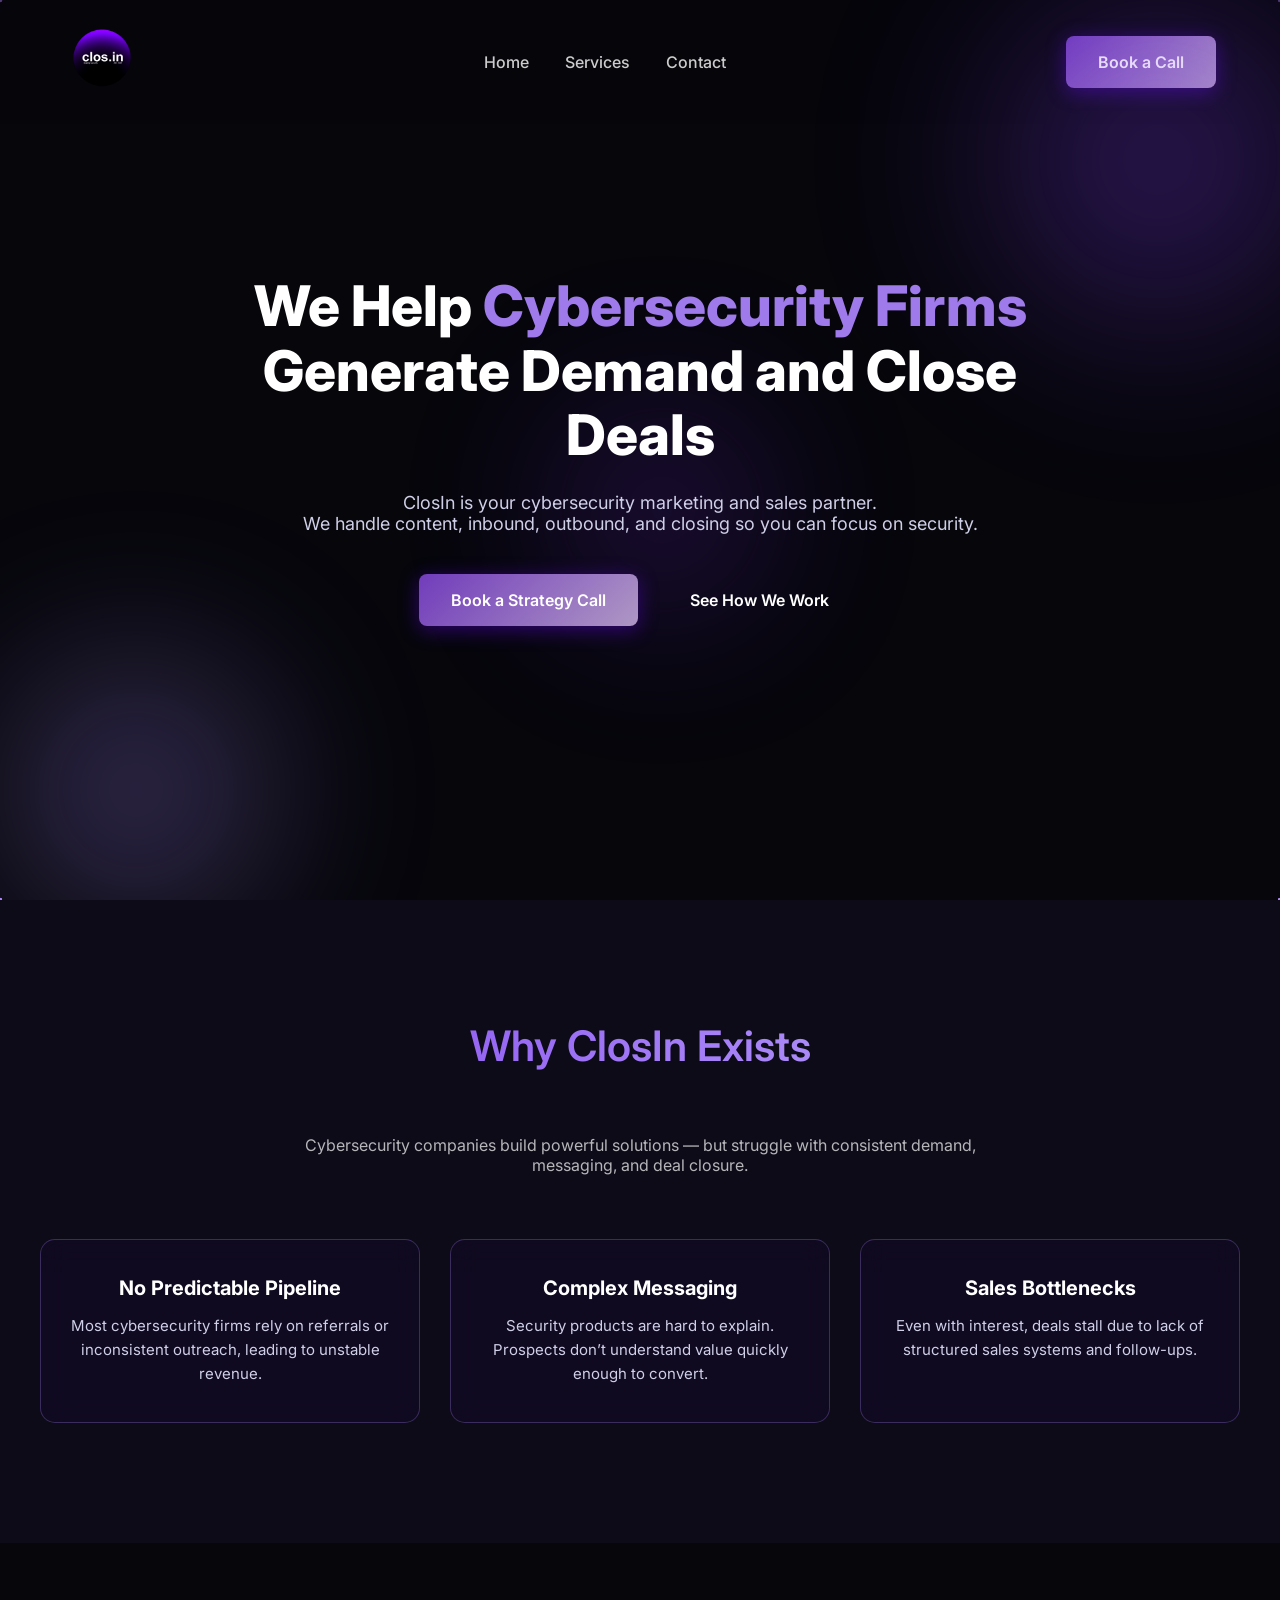
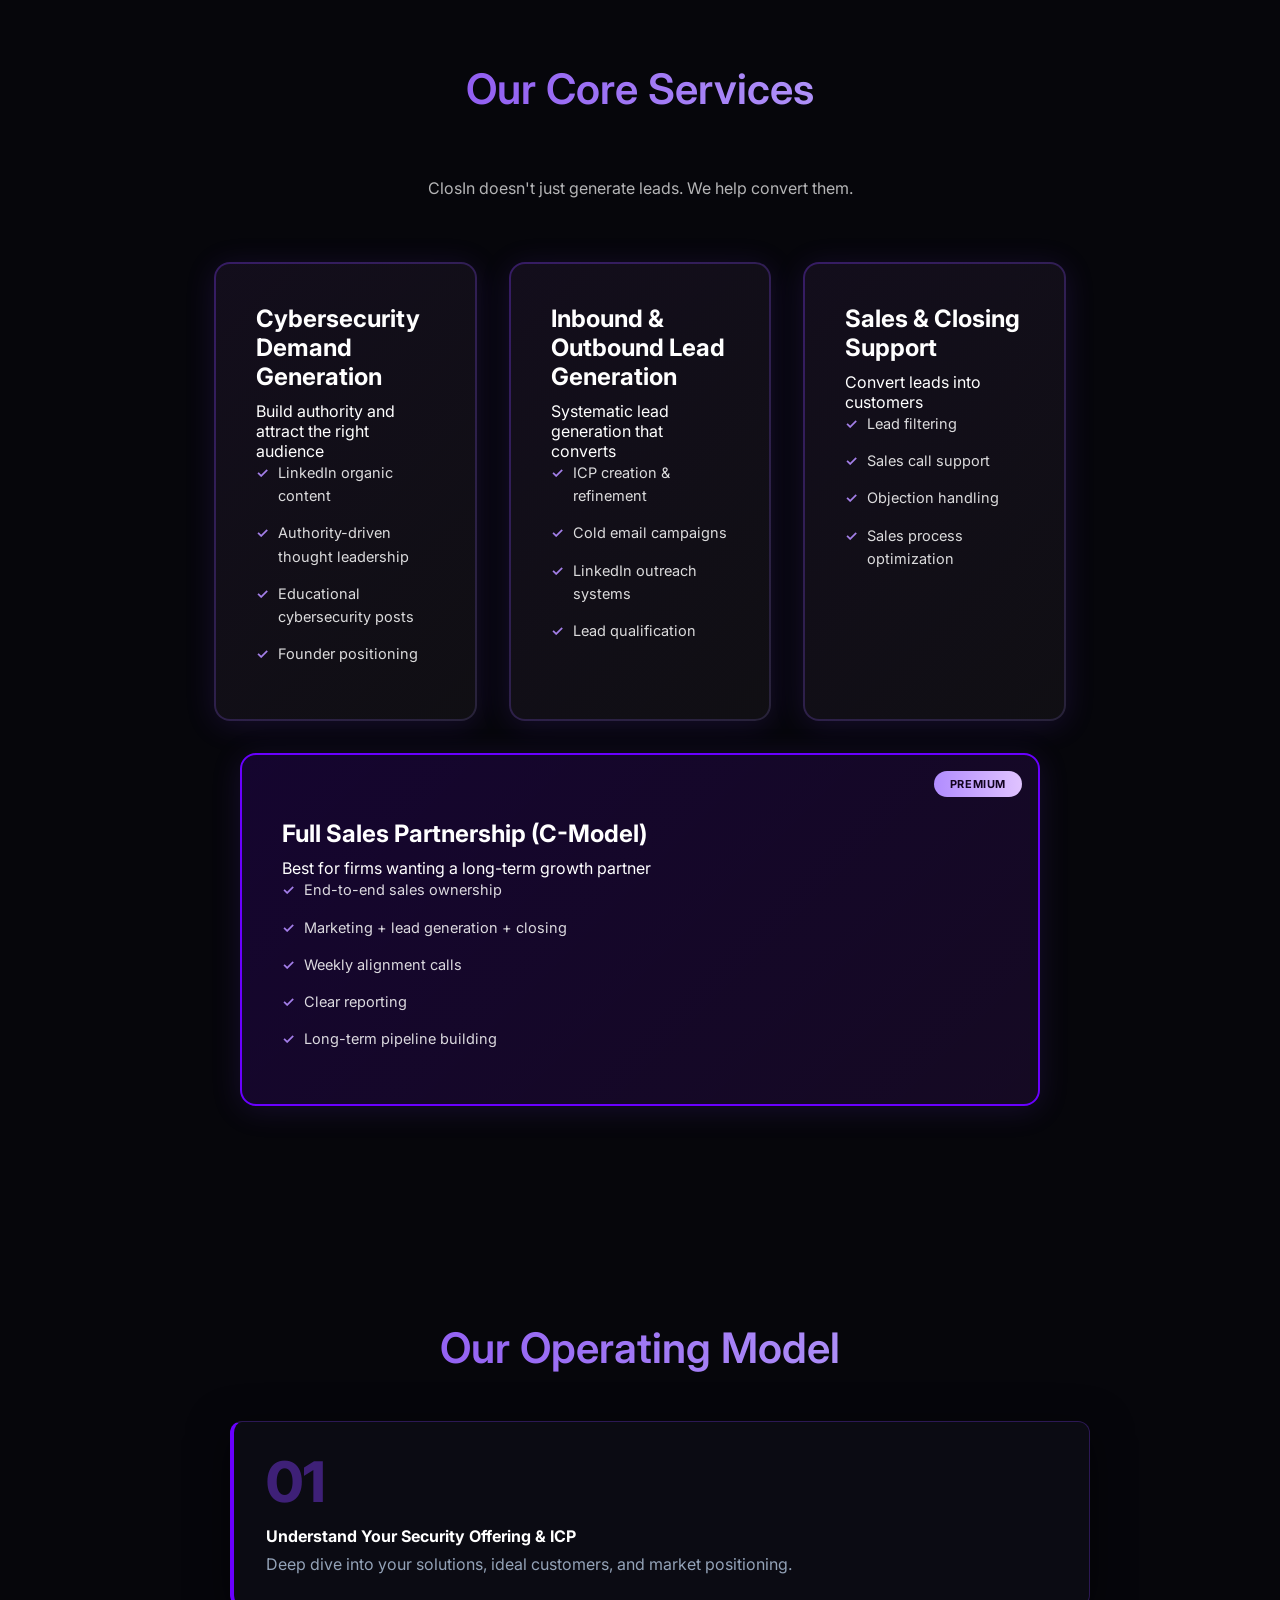
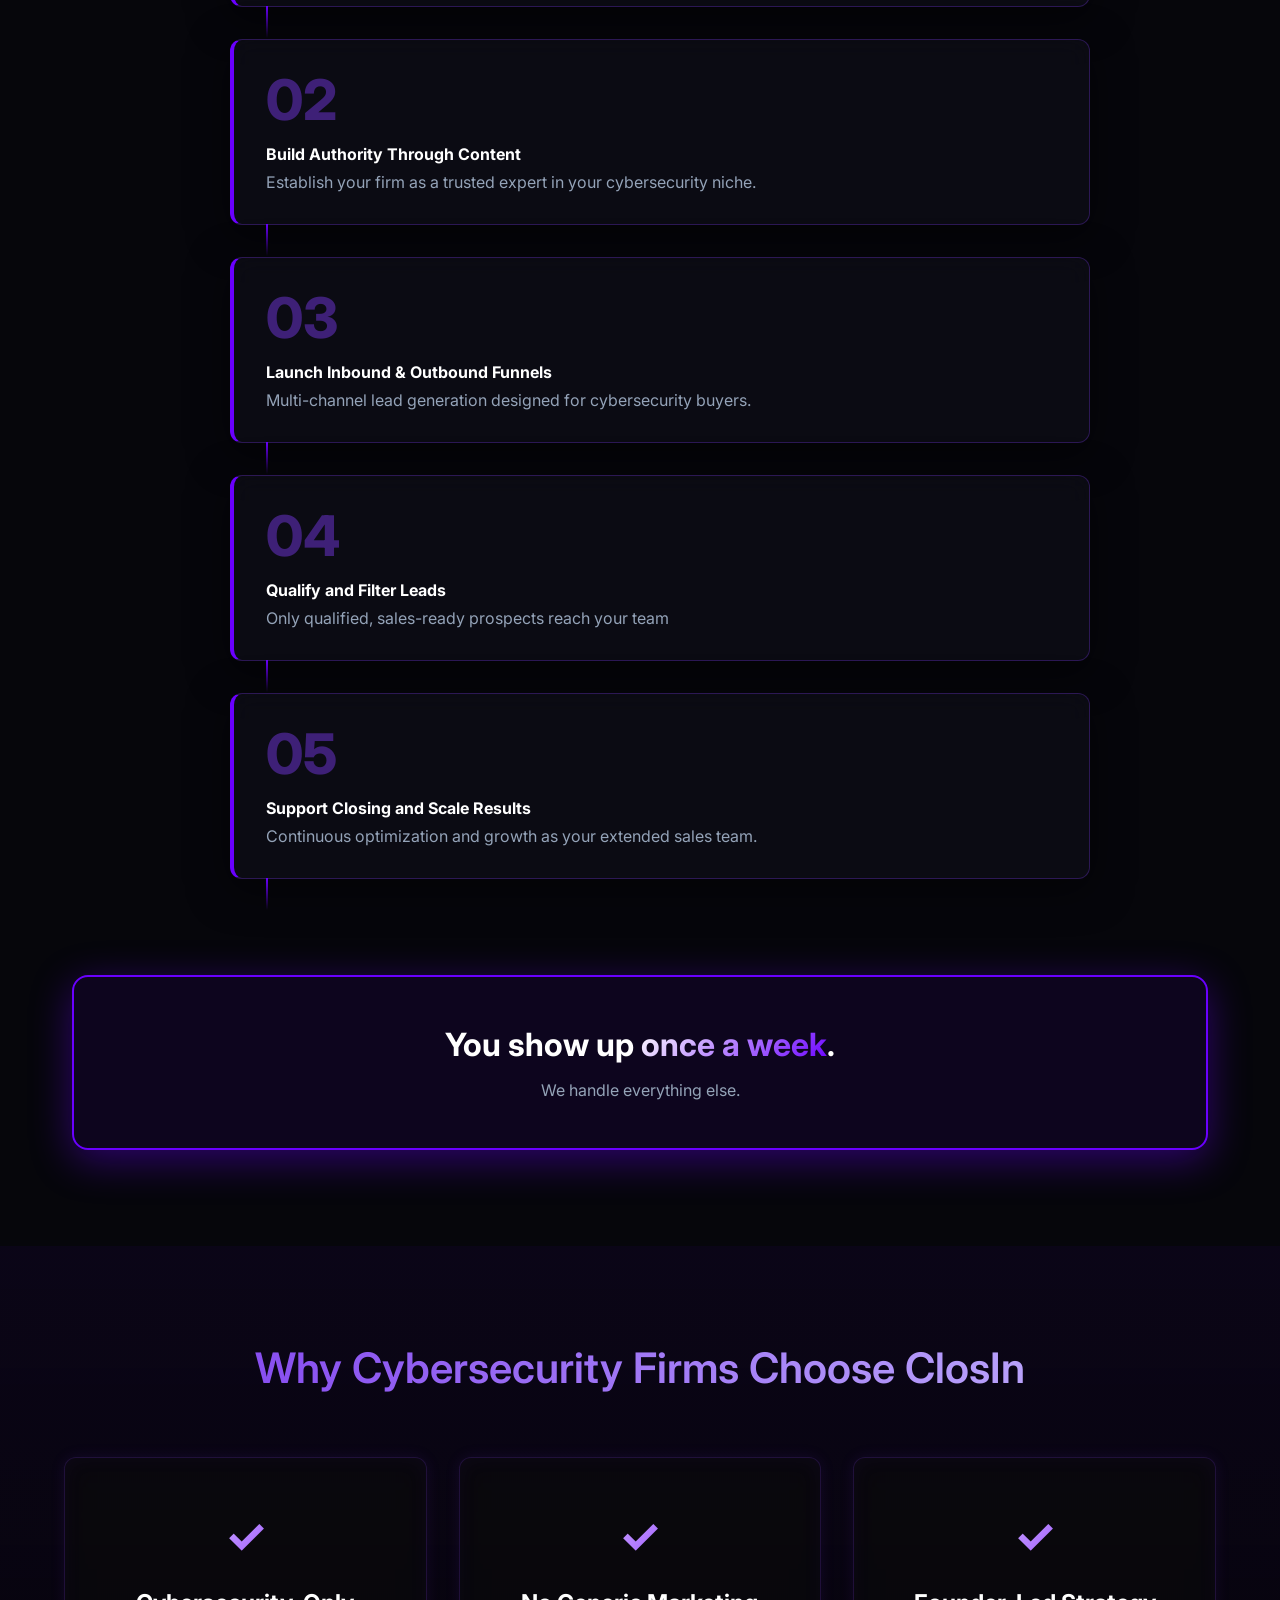
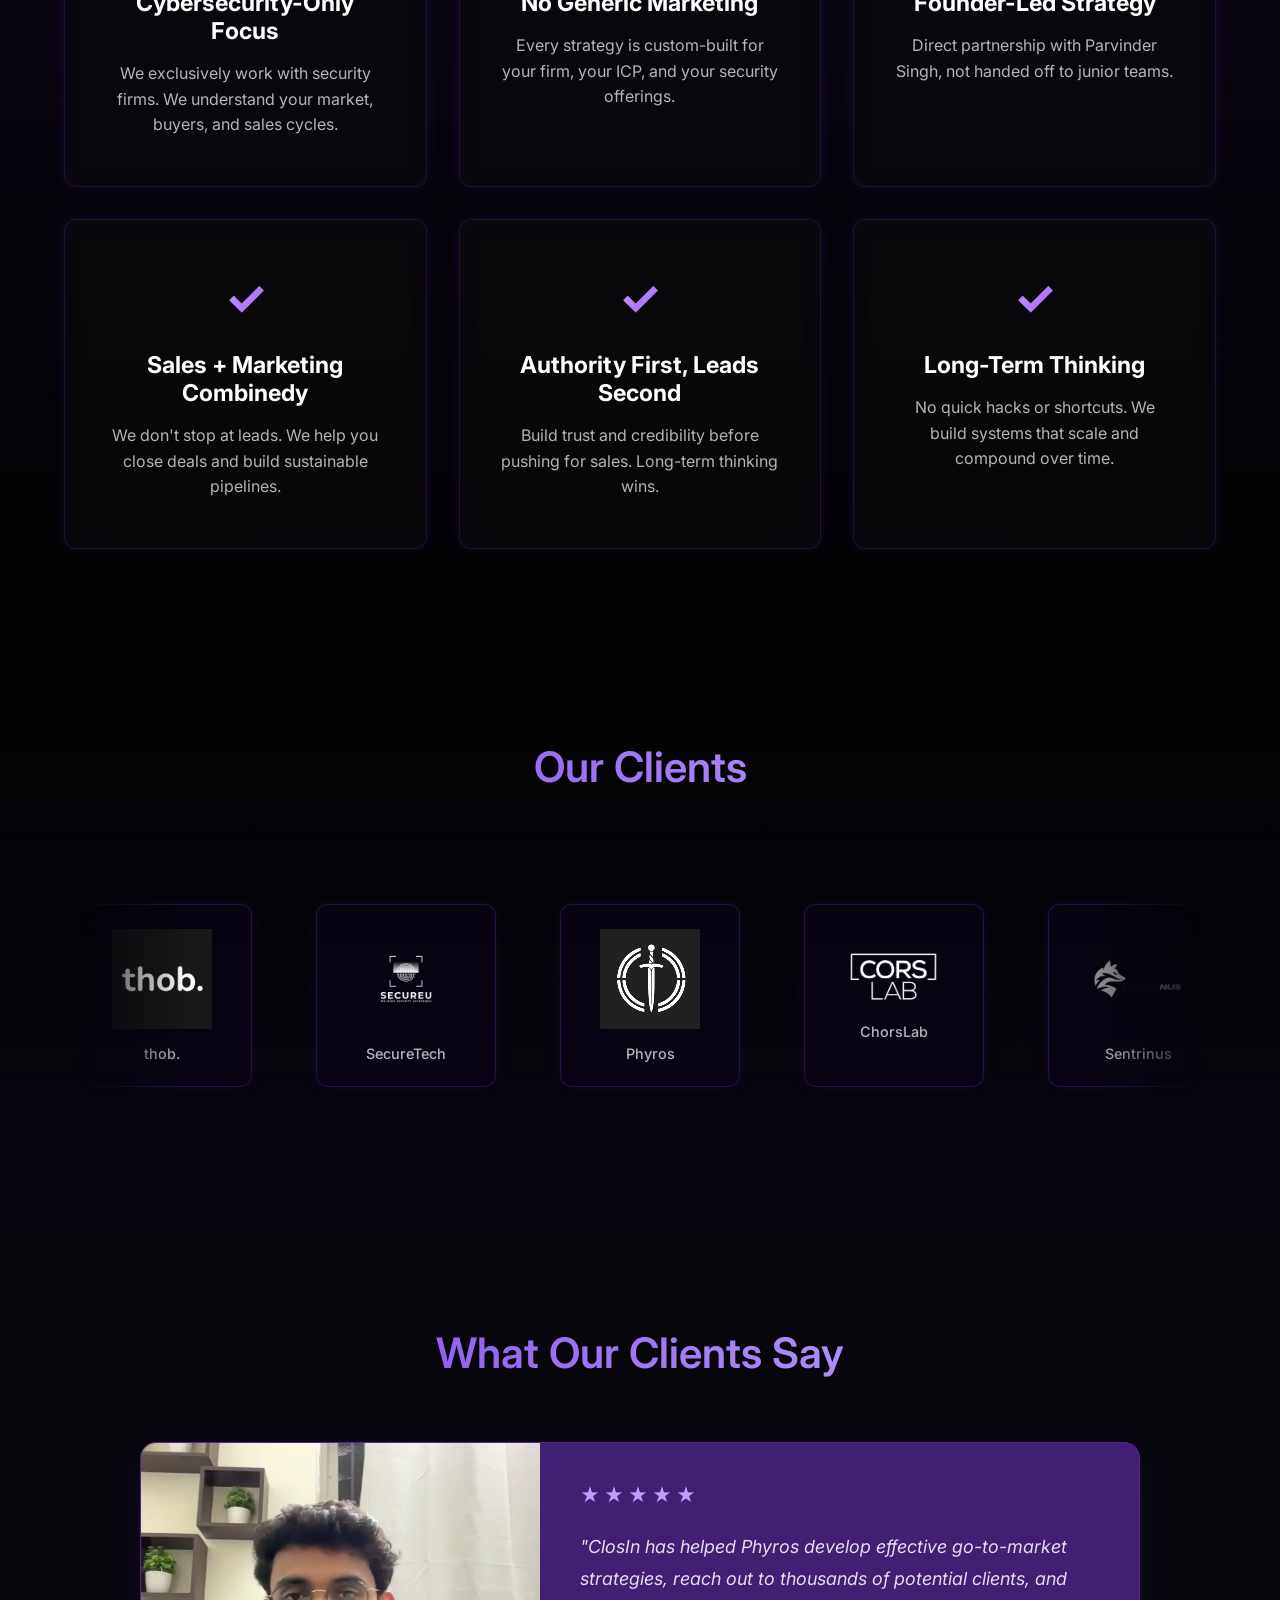
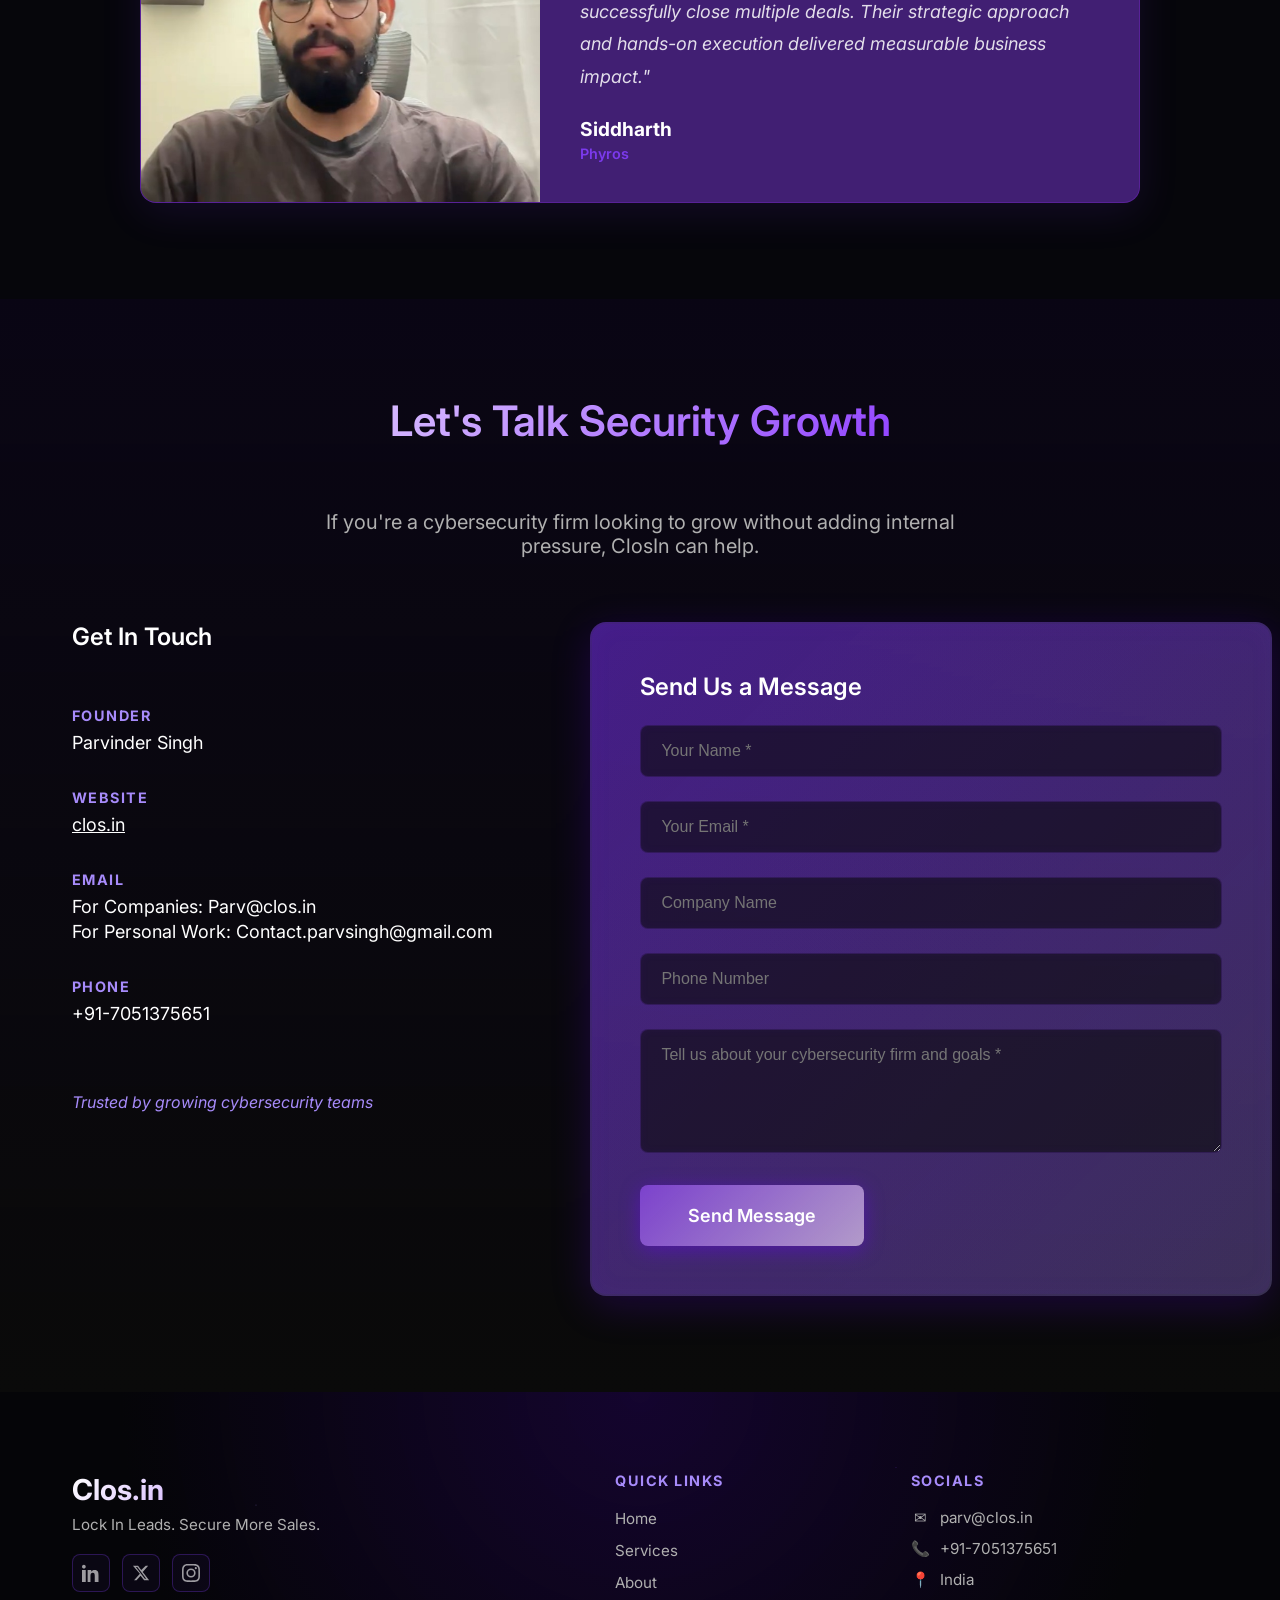
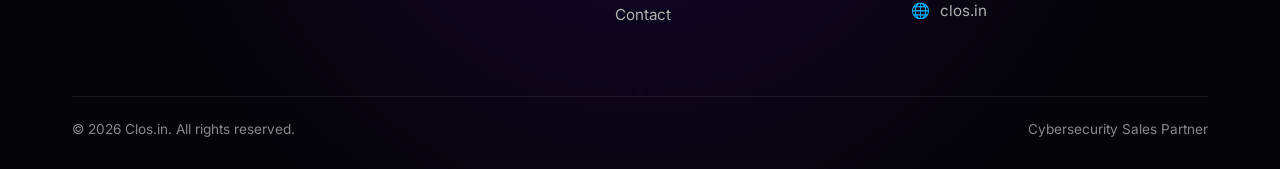
==== commit c5088c8c: "Update index.html" ====
--- a/index.html
+++ b/index.html
@@ -439,7 +439,7 @@
 
       <!-- Contact -->
       <div class="footer-contact">
-        <h4>Get In Touch</h4>
+        <h4>Socials</h4>
         <div class="contact-detail">
           <span class="contact-icon">✉</span>
           <a href="mailto:parv@clos.in">parv@clos.in</a>
--- a/css/style.css
+++ b/css/style.css
@@ -138,6 +138,93 @@
 /* =========================
    Hero Section
 ========================= */
+/* Hero position fix */
+.hero {
+  position: relative;
+  overflow: hidden;
+}
+
+.hero-background {
+  position: absolute;
+  inset: 0;
+  pointer-events: none;
+  z-index: 0;
+}
+
+/* Orb base style */
+.gradient-orb {
+  position: absolute;
+  border-radius: 50%;
+  filter: blur(80px);
+  opacity: 0.4;
+  animation: float 8s ease-in-out infinite;
+  will-change: transform;
+}
+
+/* Orb 1 — top right purple */
+.orb-1 {
+  width: 500px;
+  height: 500px;
+  background: radial-gradient(circle, #7c3aed 0%, transparent 70%);
+  top: -10%;
+  right: -10%;
+  animation-delay: 0s;
+}
+
+/* Orb 2 — bottom left violet */
+.orb-2 {
+  width: 400px;
+  height: 400px;
+  background: radial-gradient(circle, #a78bfa 0%, transparent 70%);
+  bottom: -10%;
+  left: -5%;
+  animation-delay: -3s;
+}
+
+/* Orb 3 — center soft glow */
+.orb-3 {
+  width: 300px;
+  height: 300px;
+  background: radial-gradient(circle, #6d28d9 0%, transparent 70%);
+  top: 40%;
+  left: 40%;
+  animation-delay: -5s;
+}
+
+/* Float animation */
+@keyframes float {
+  0%, 100% { transform: translateY(0px) scale(1); }
+  33%       { transform: translateY(-30px) scale(1.05); }
+  66%       { transform: translateY(20px) scale(0.95); }
+}
+
+/* Make sure hero content stays above orbs */
+.hero-content {
+  position: relative;
+  z-index: 1;
+}
+@media (max-width: 768px) {
+  .orb-1 {
+    width: 250px;
+    height: 250px;
+    top: -5%;
+    right: -15%;
+  }
+
+  .orb-2 {
+    width: 200px;
+    height: 200px;
+    bottom: -5%;
+    left: -10%;
+  }
+
+  .orb-3 {
+    width: 150px;
+    height: 150px;
+    top: 50%;
+    left: 35%;
+  }
+}
 .hero {
   min-height: 100vh;
   display: flex;
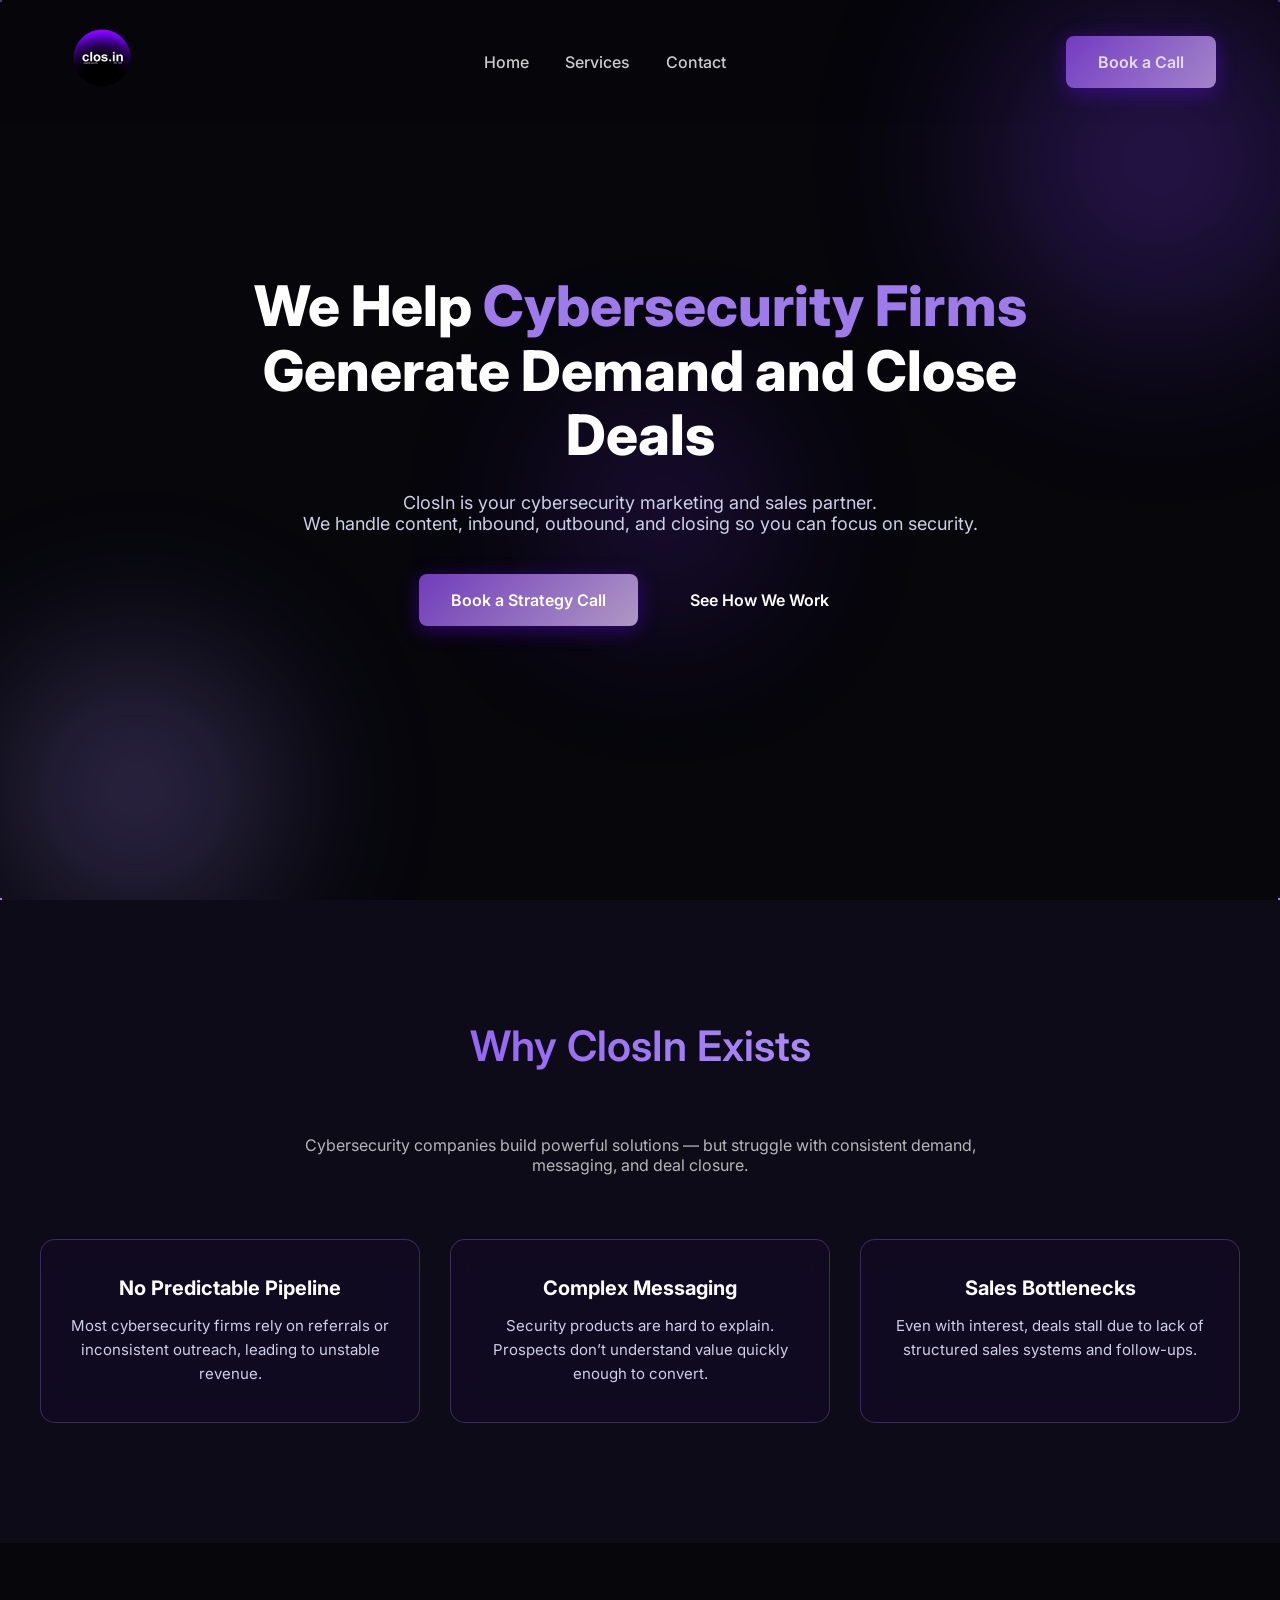
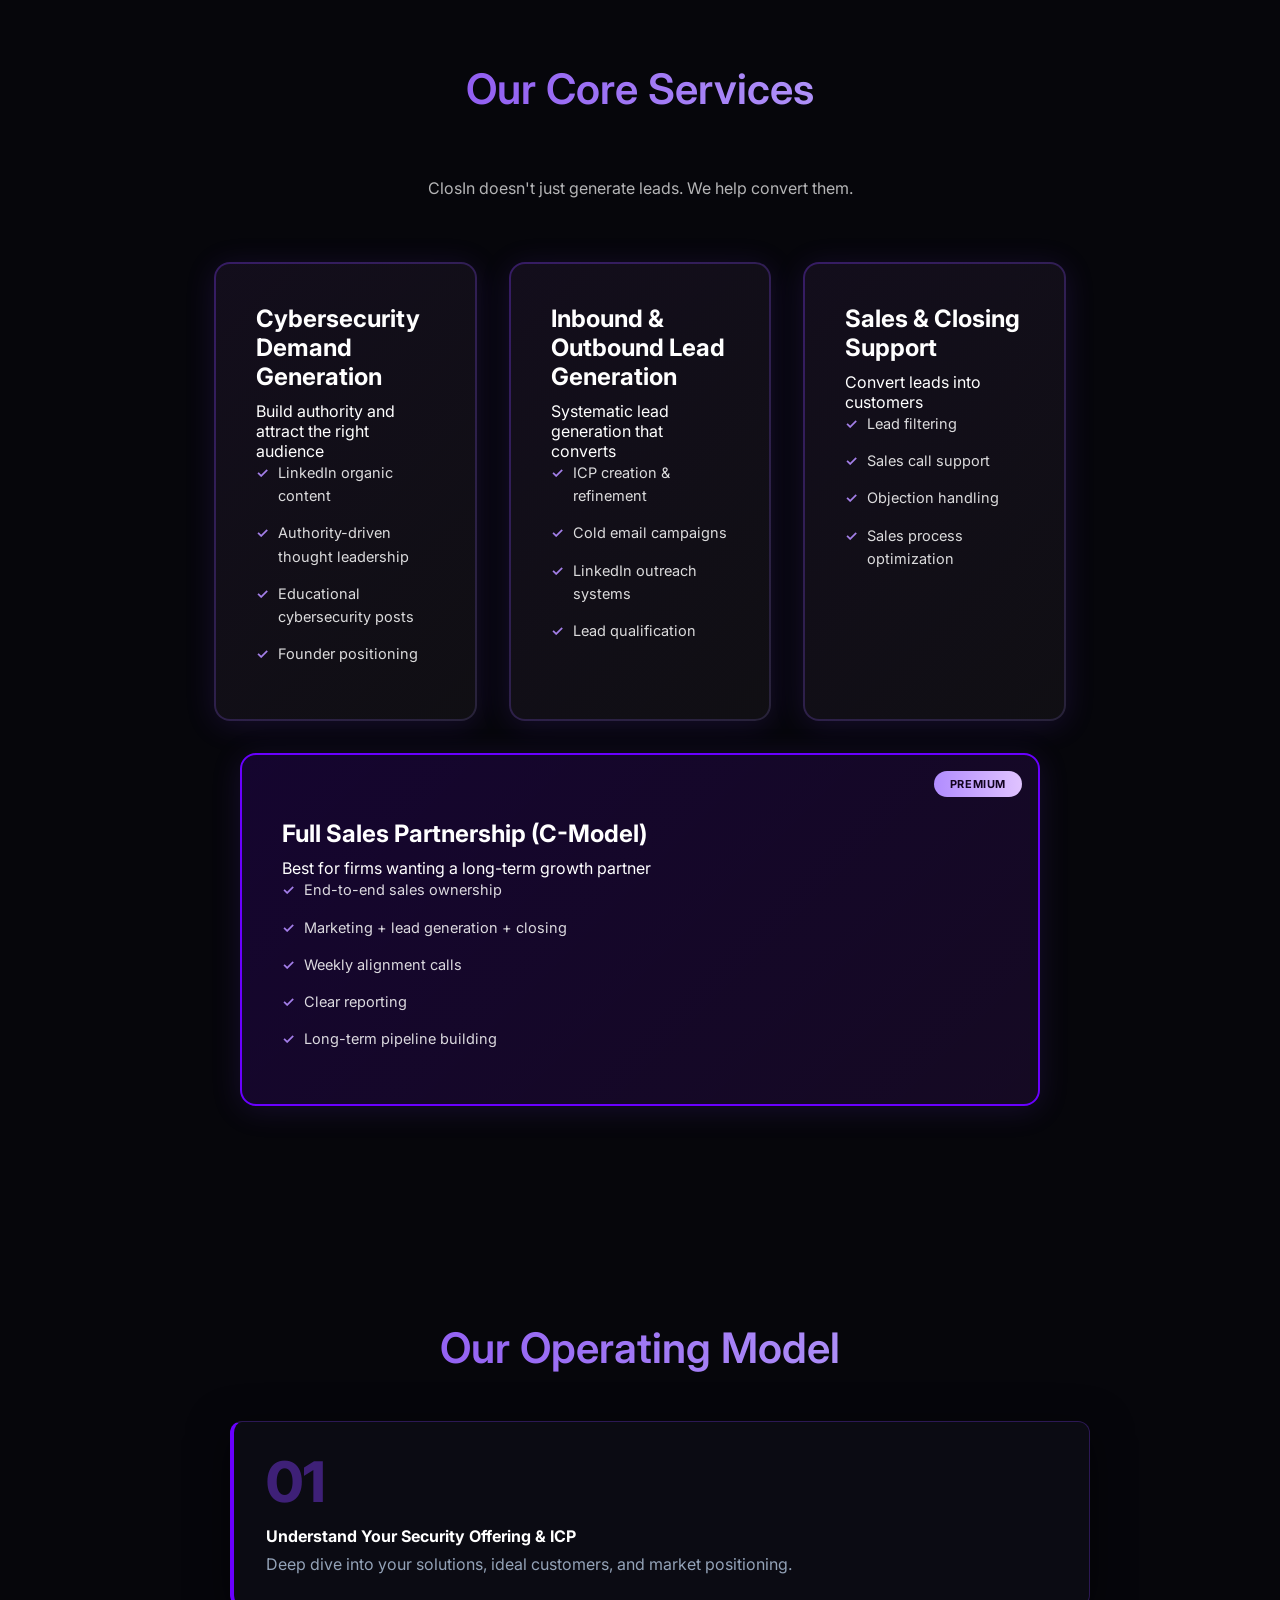
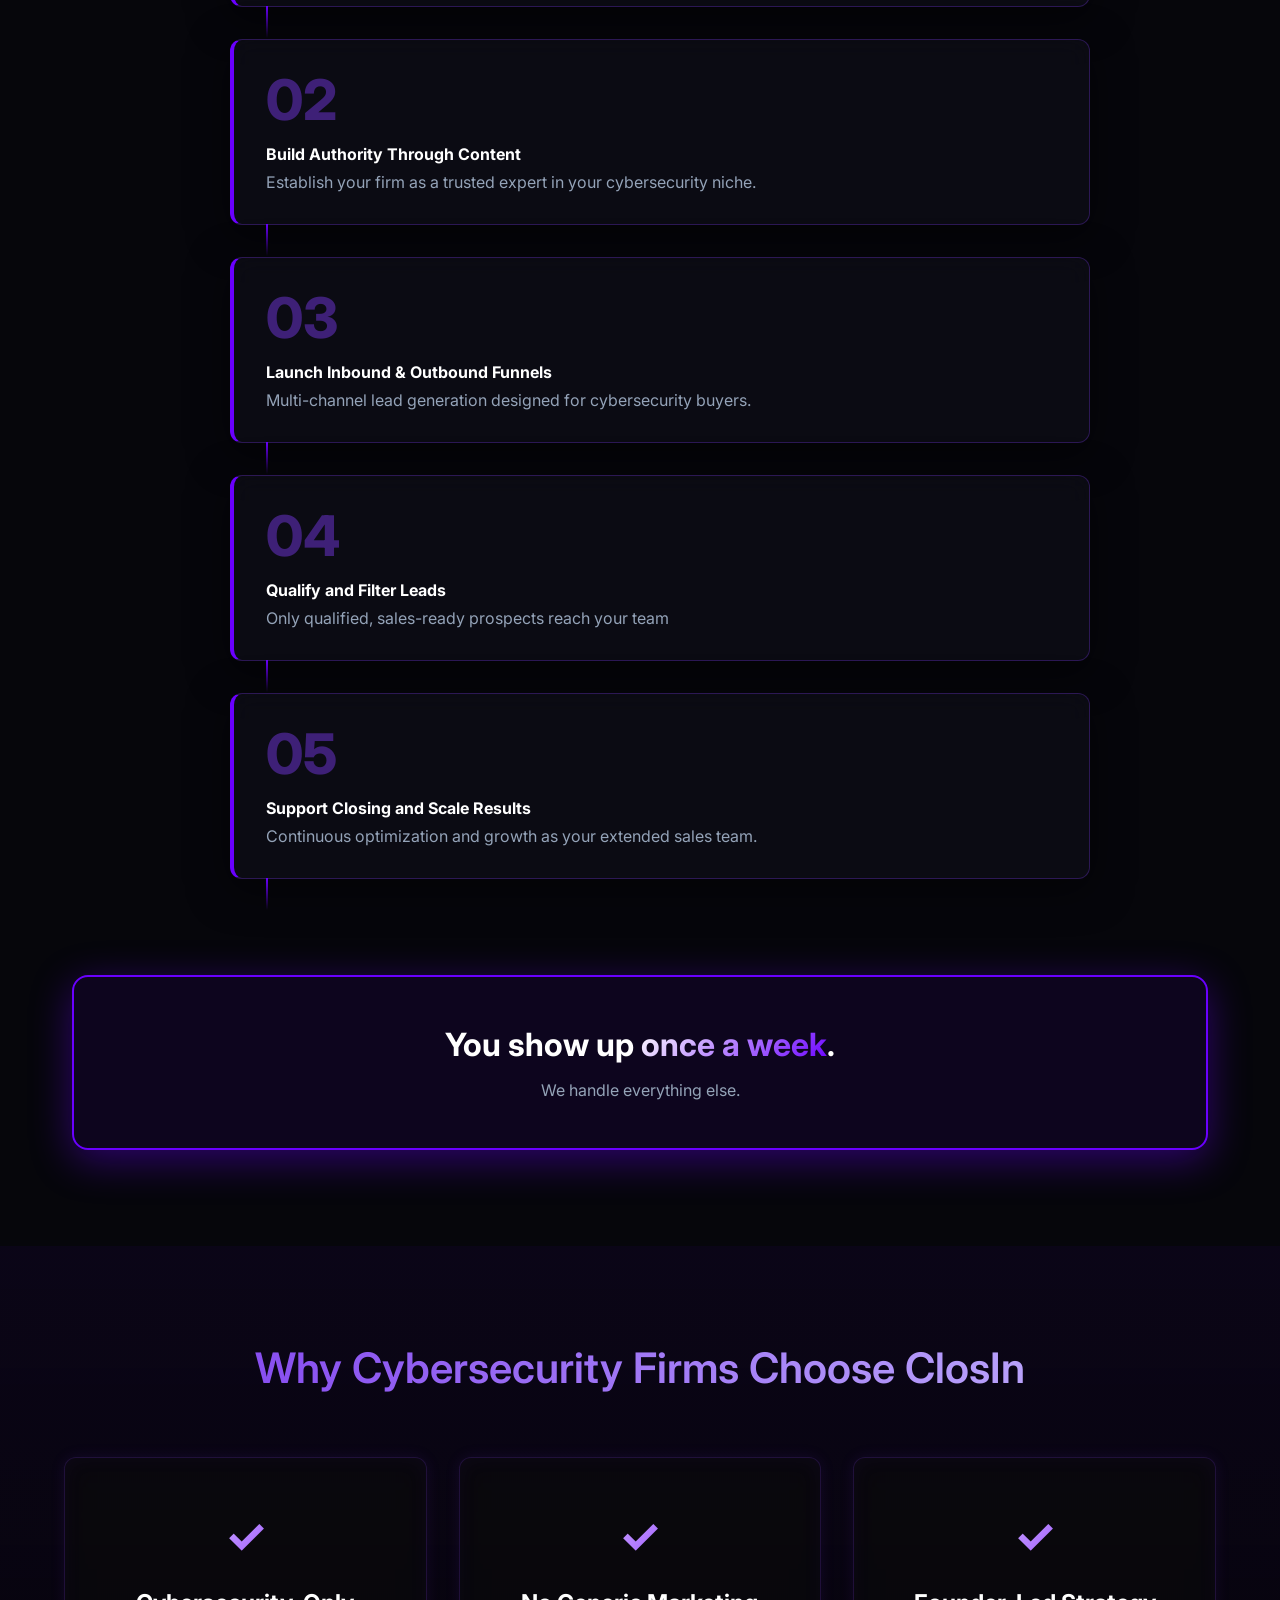
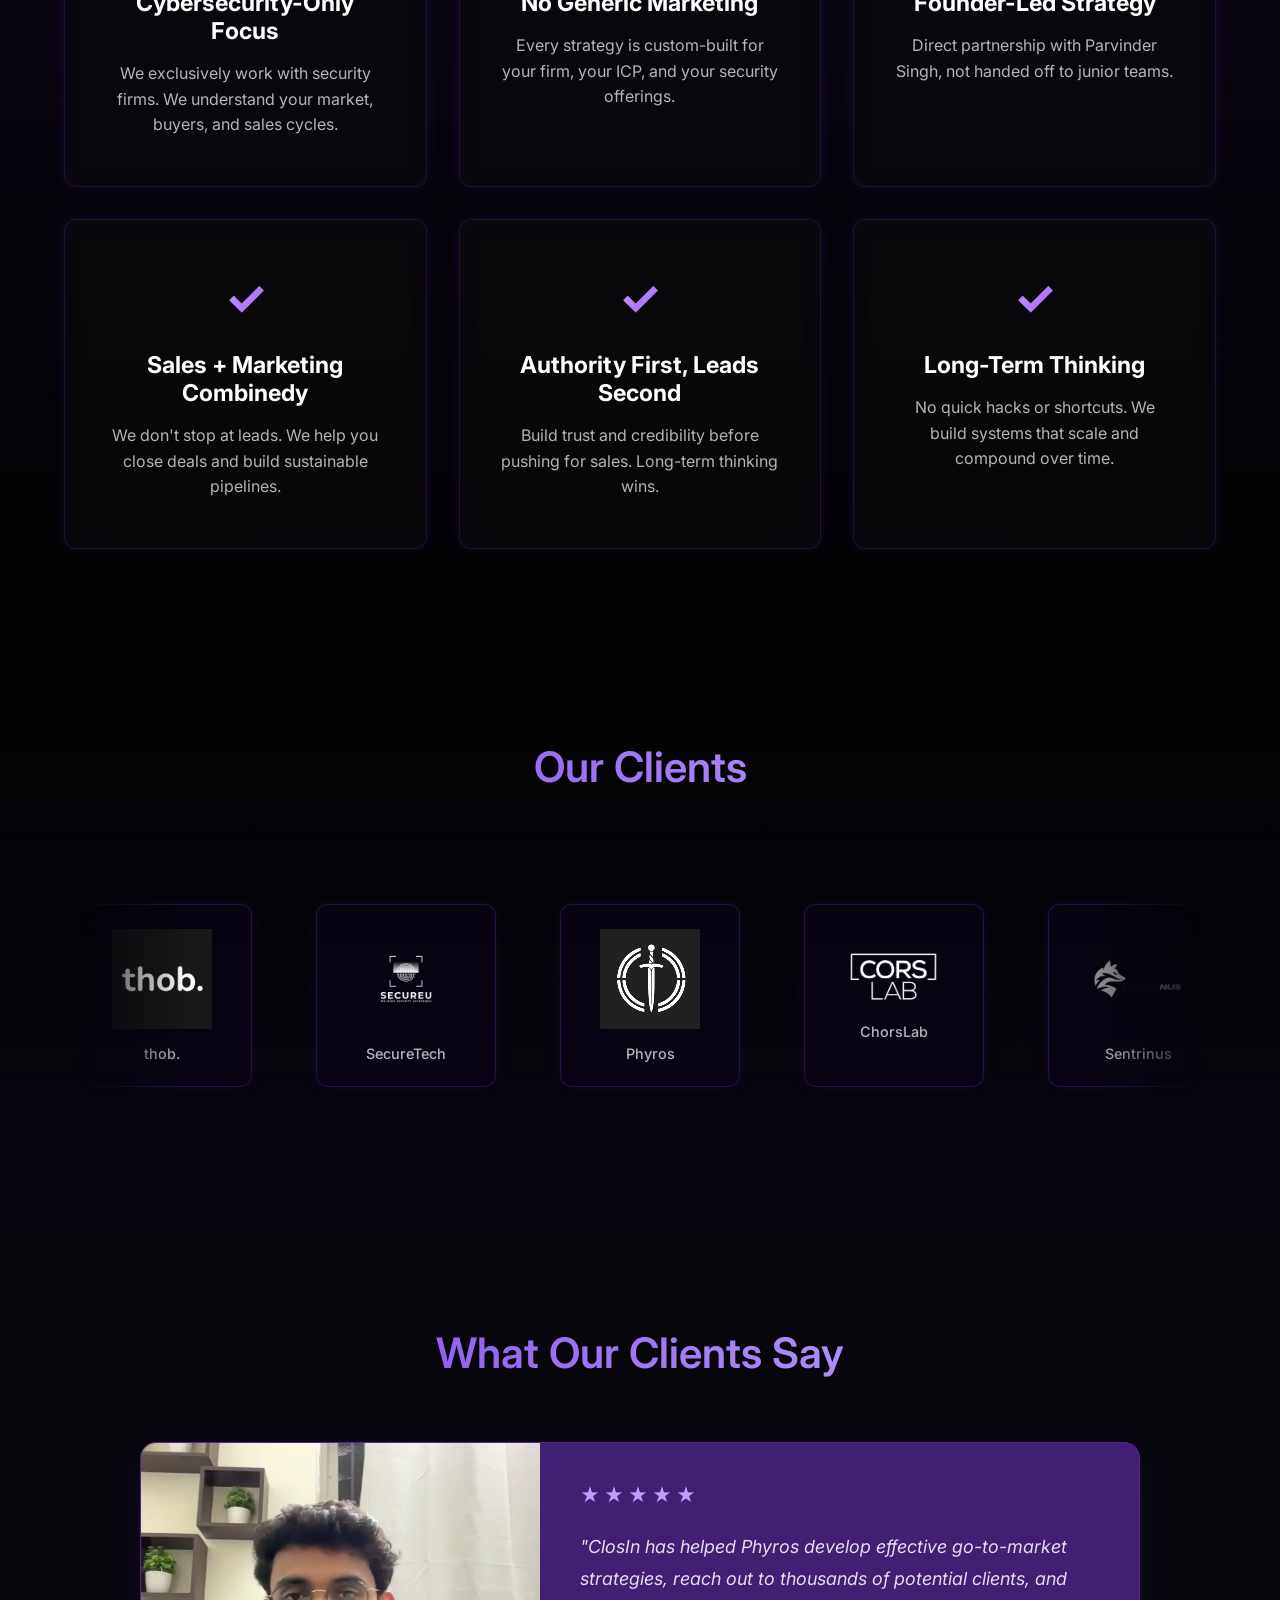
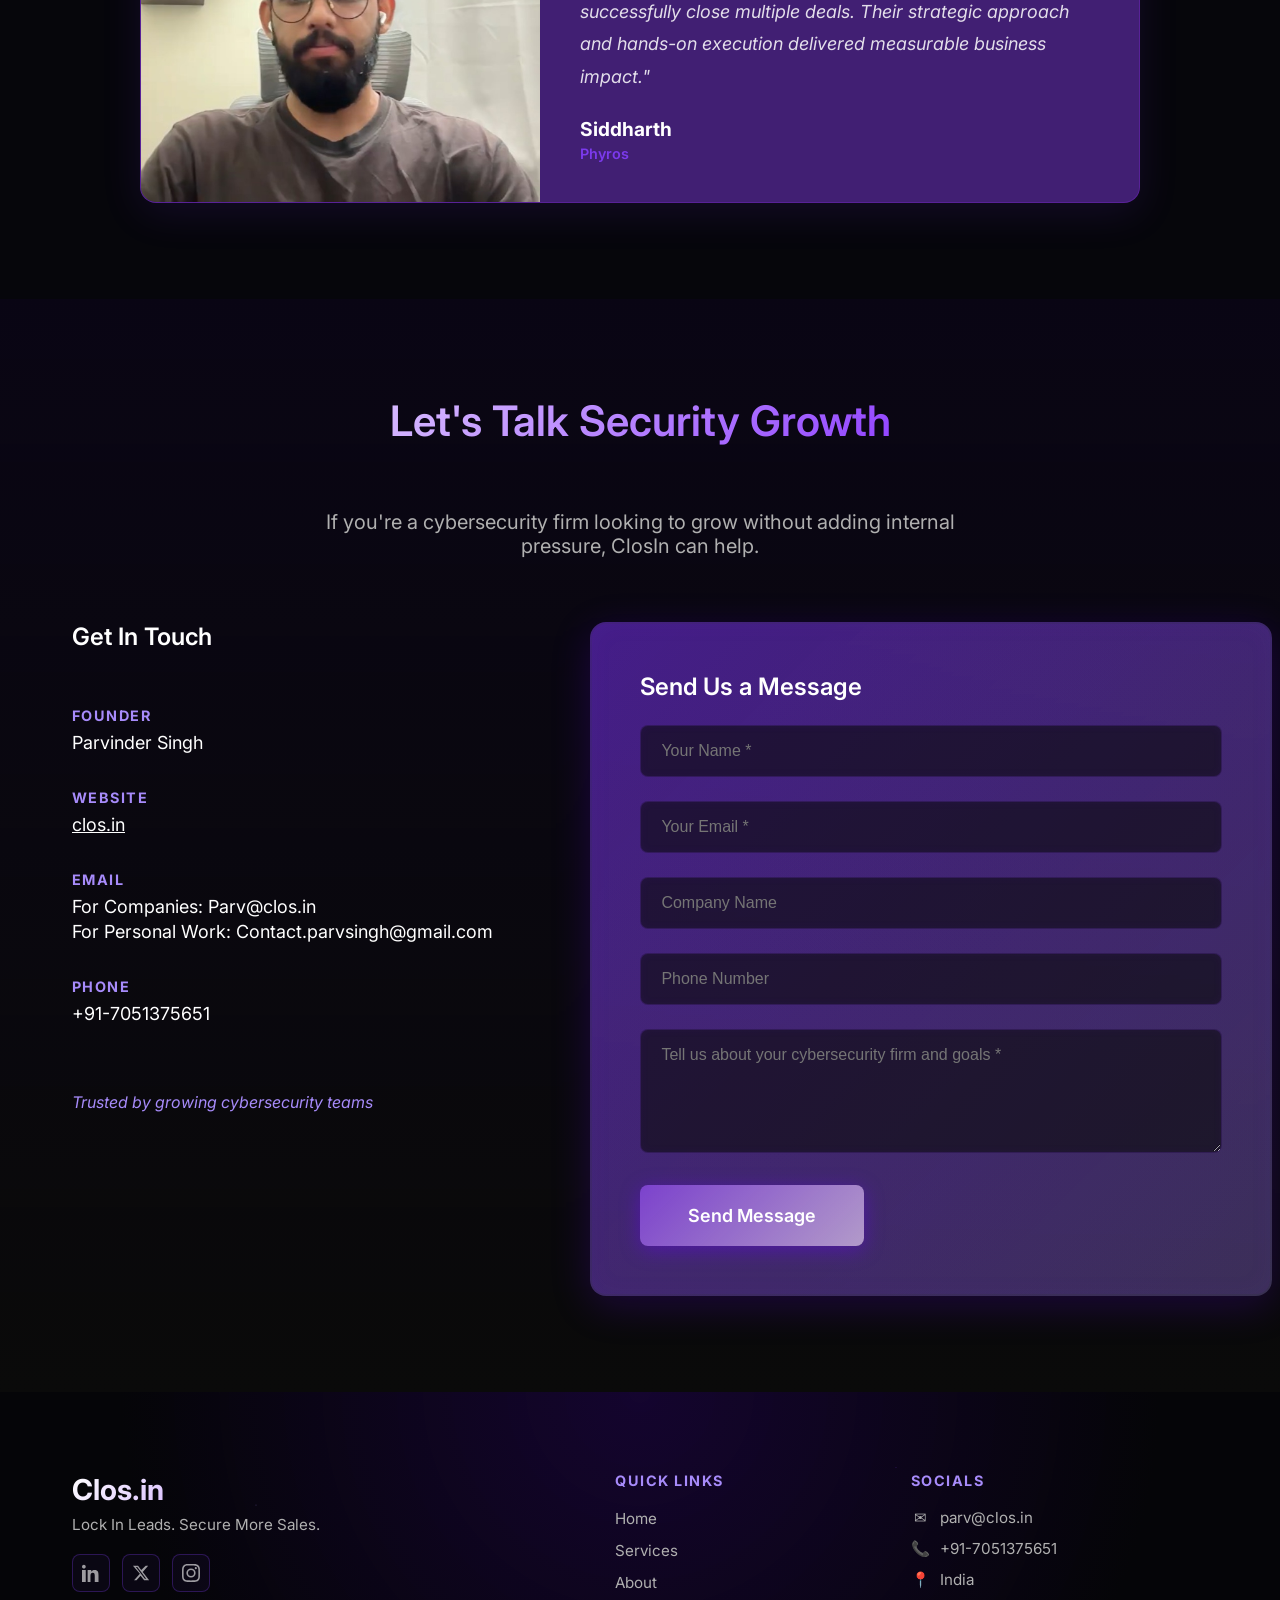
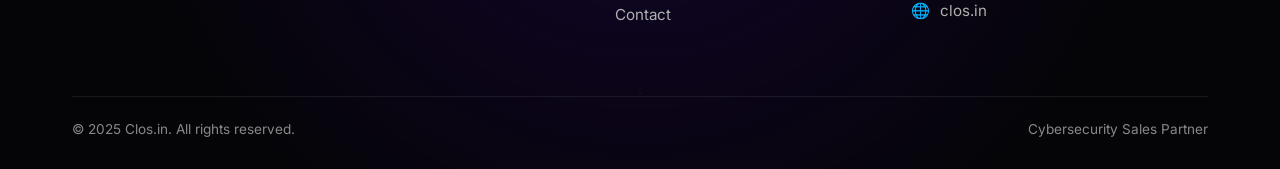
==== commit 2f8b218b: "Update copyright year from 2026 to 2025" ====
--- a/index.html
+++ b/index.html
@@ -462,7 +462,7 @@
 
     <!-- Bottom -->
     <div class="footer-bottom">
-      <p>© 2026 Clos.in. All rights reserved.</p>
+      <p>© 2025 Clos.in. All rights reserved.</p>
       <p>Cybersecurity Sales Partner</p>
     </div>
 
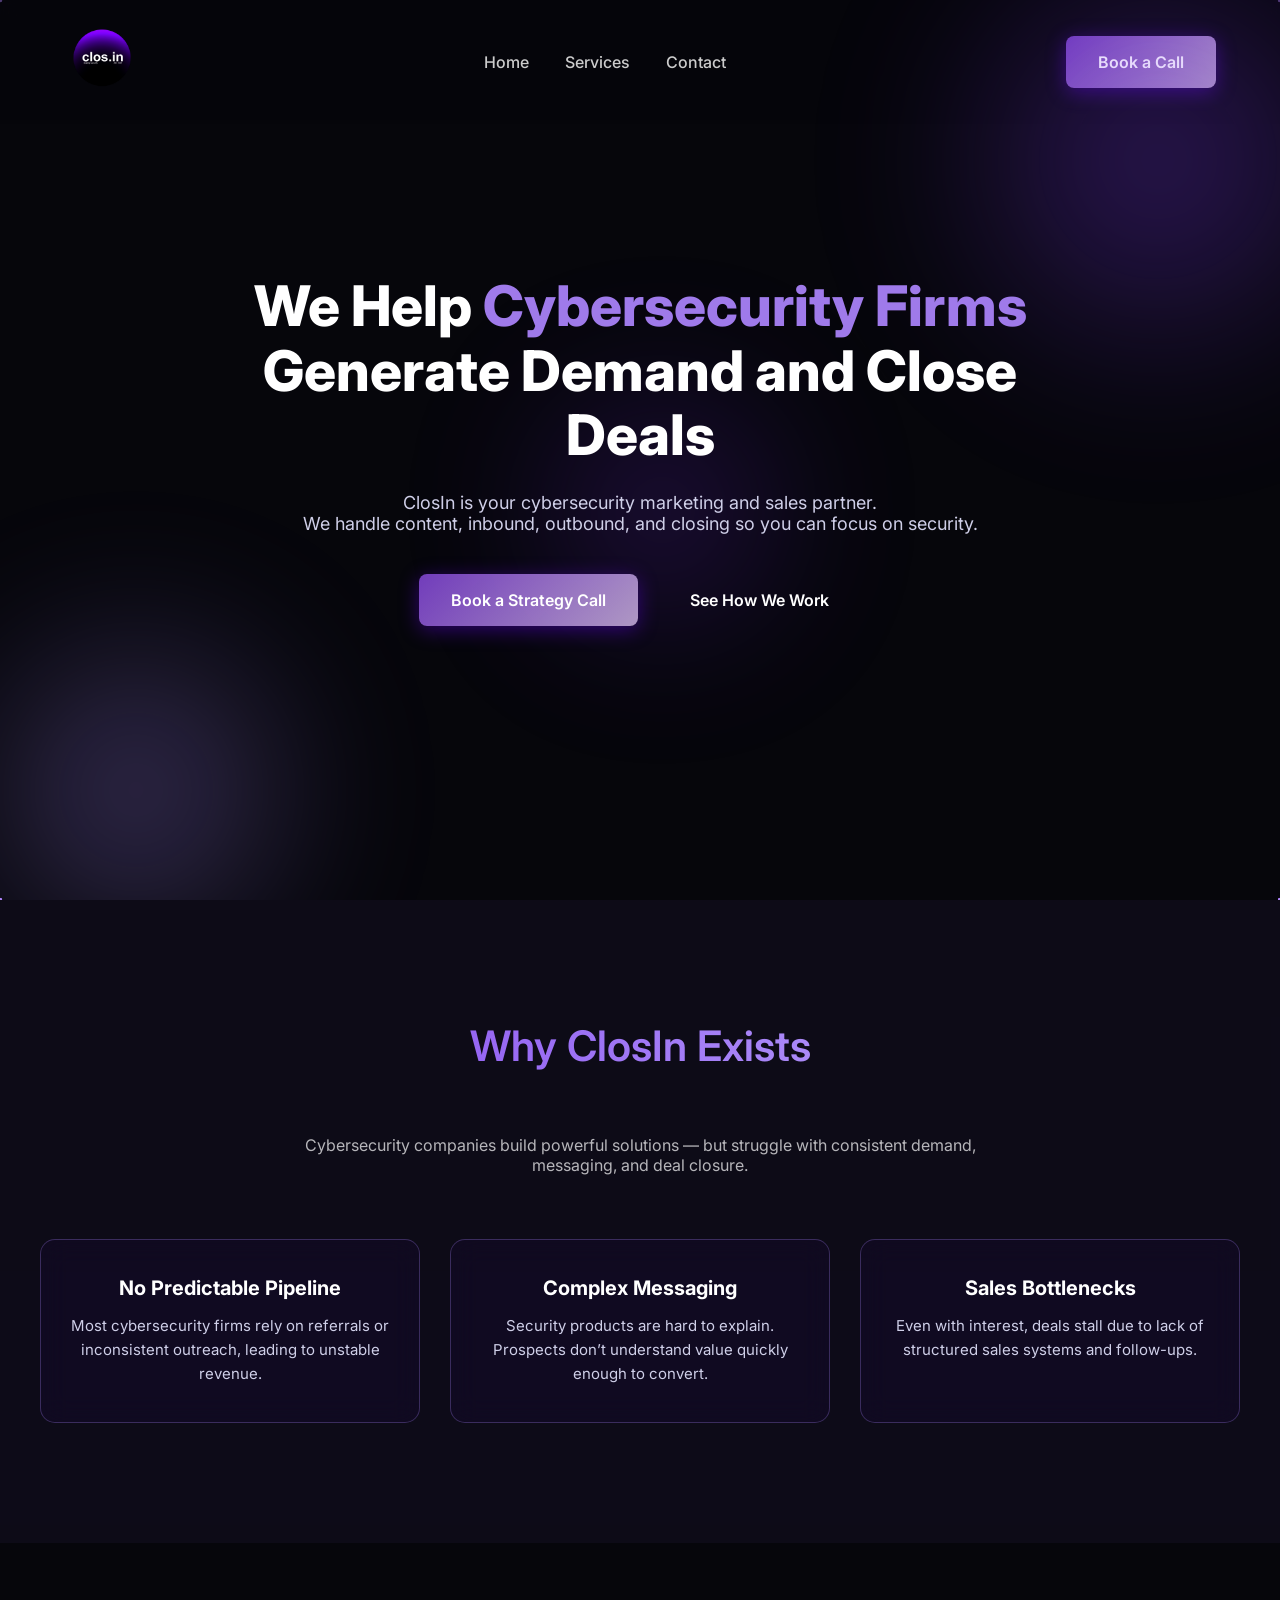
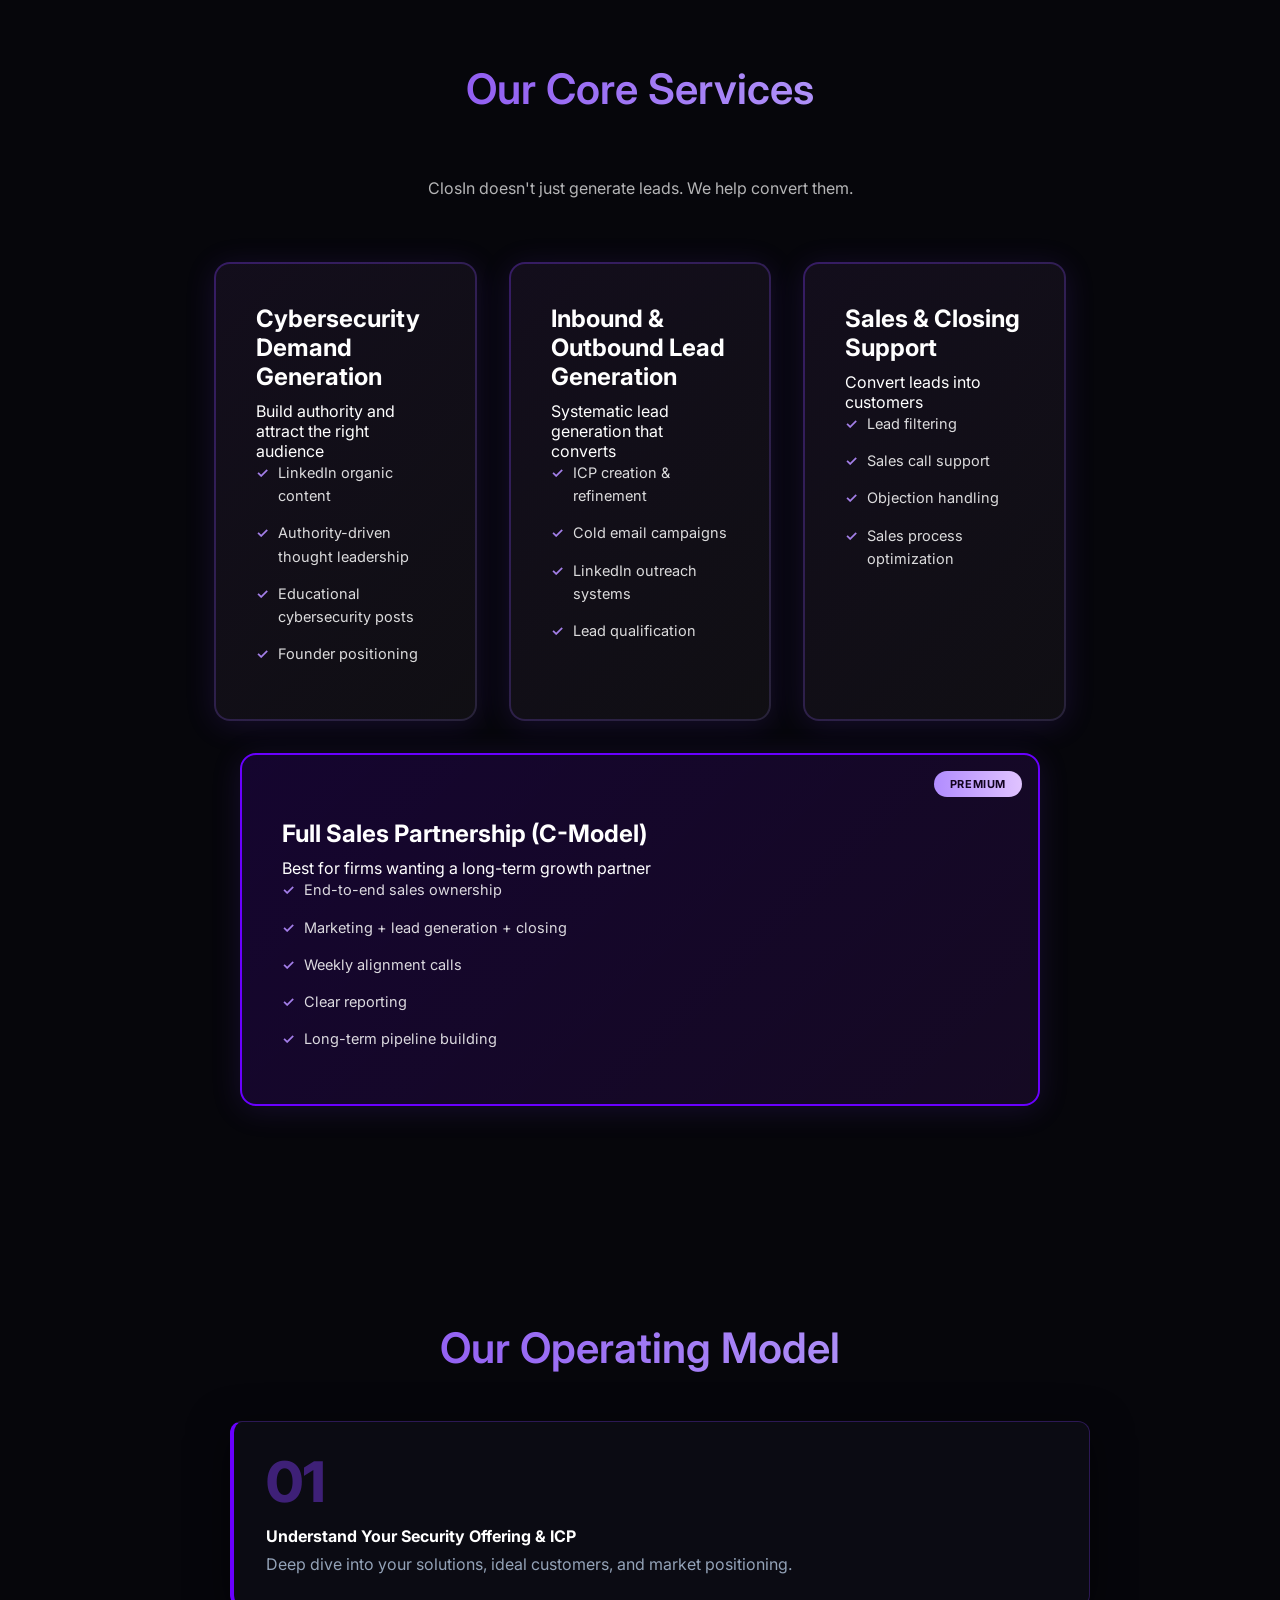
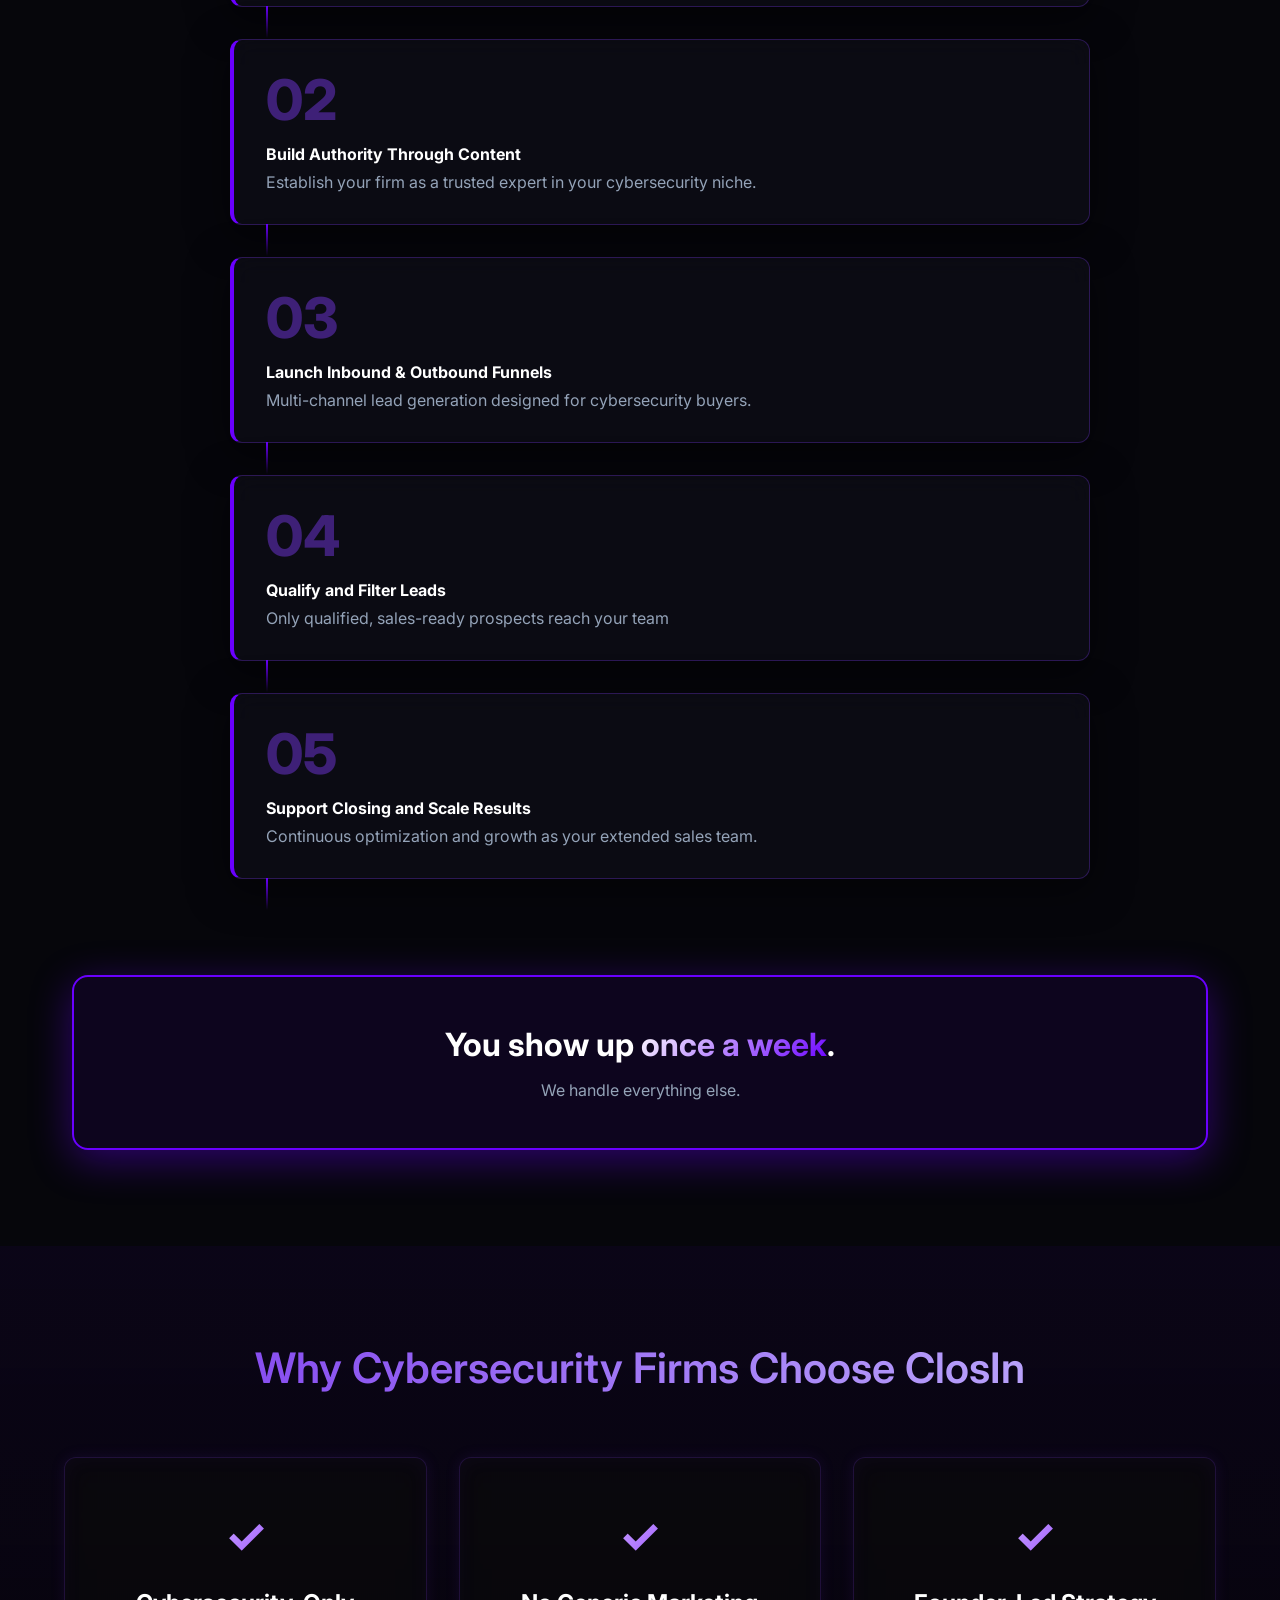
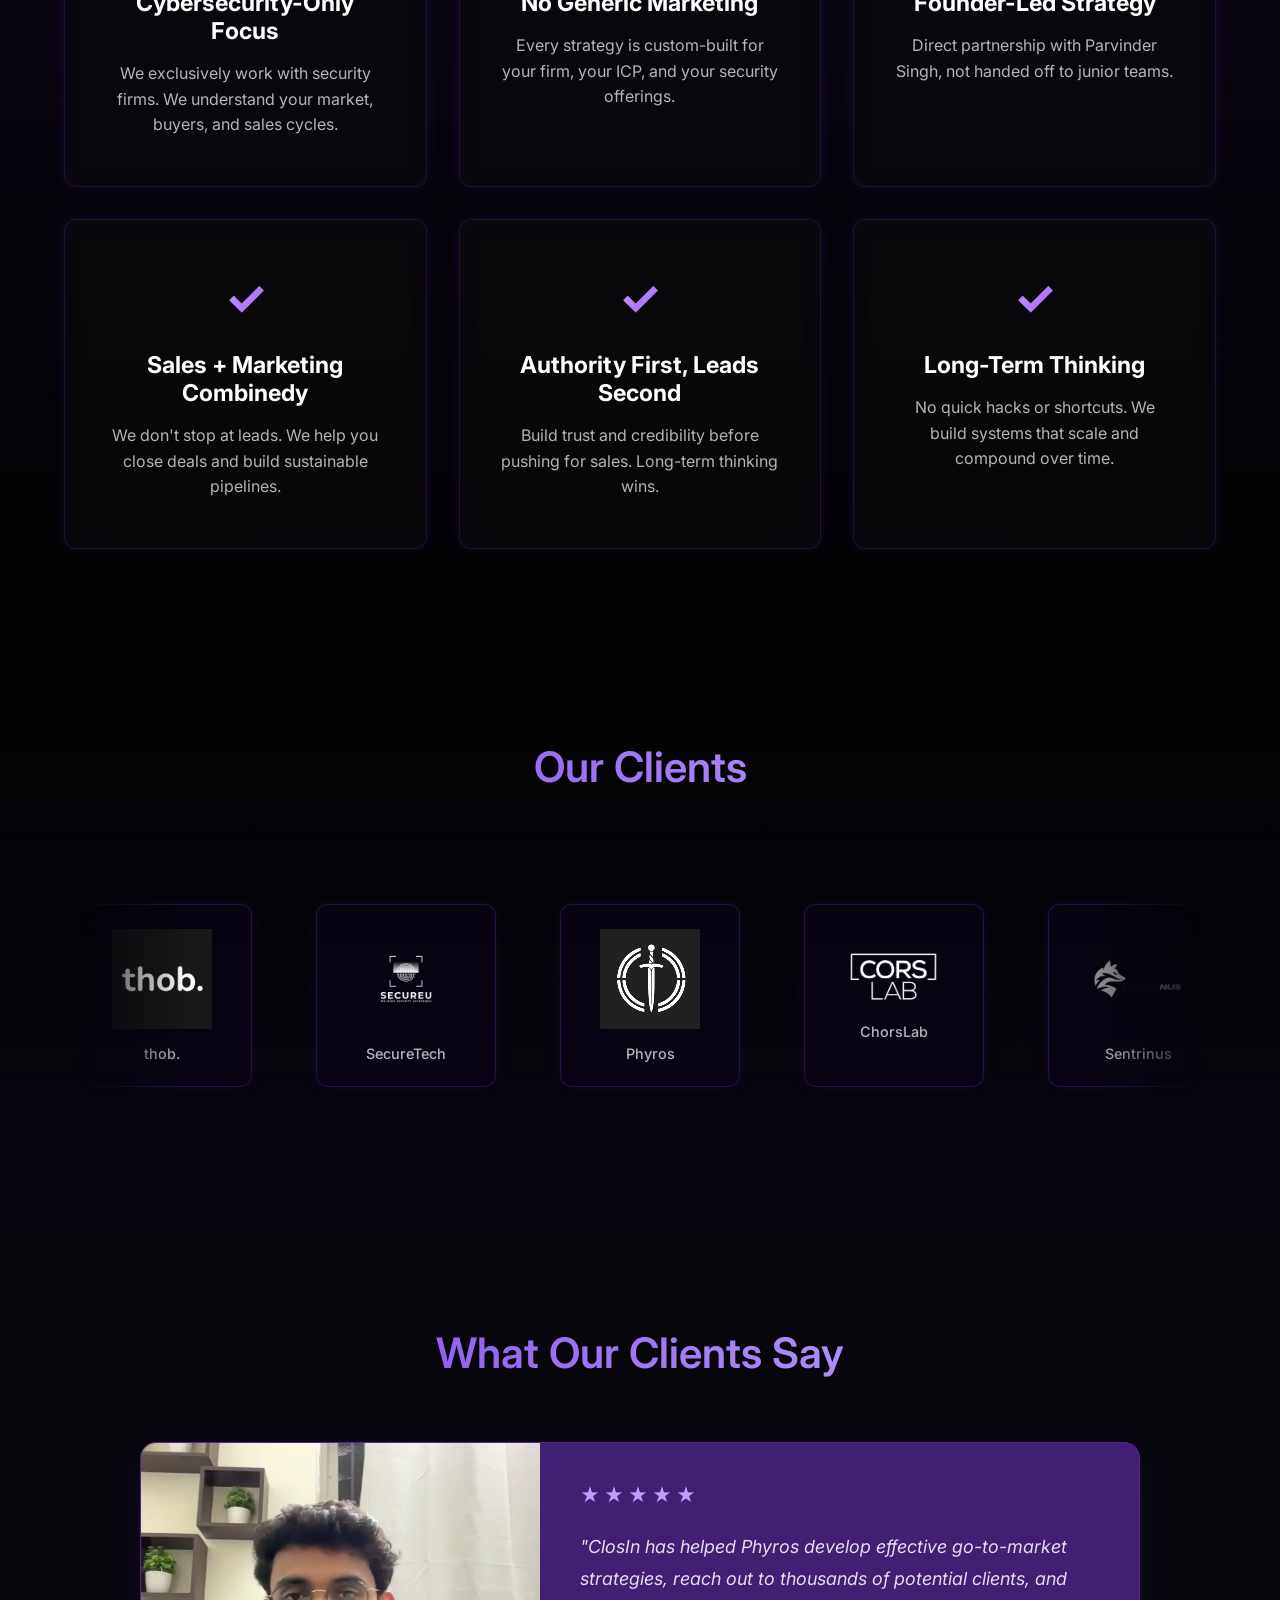
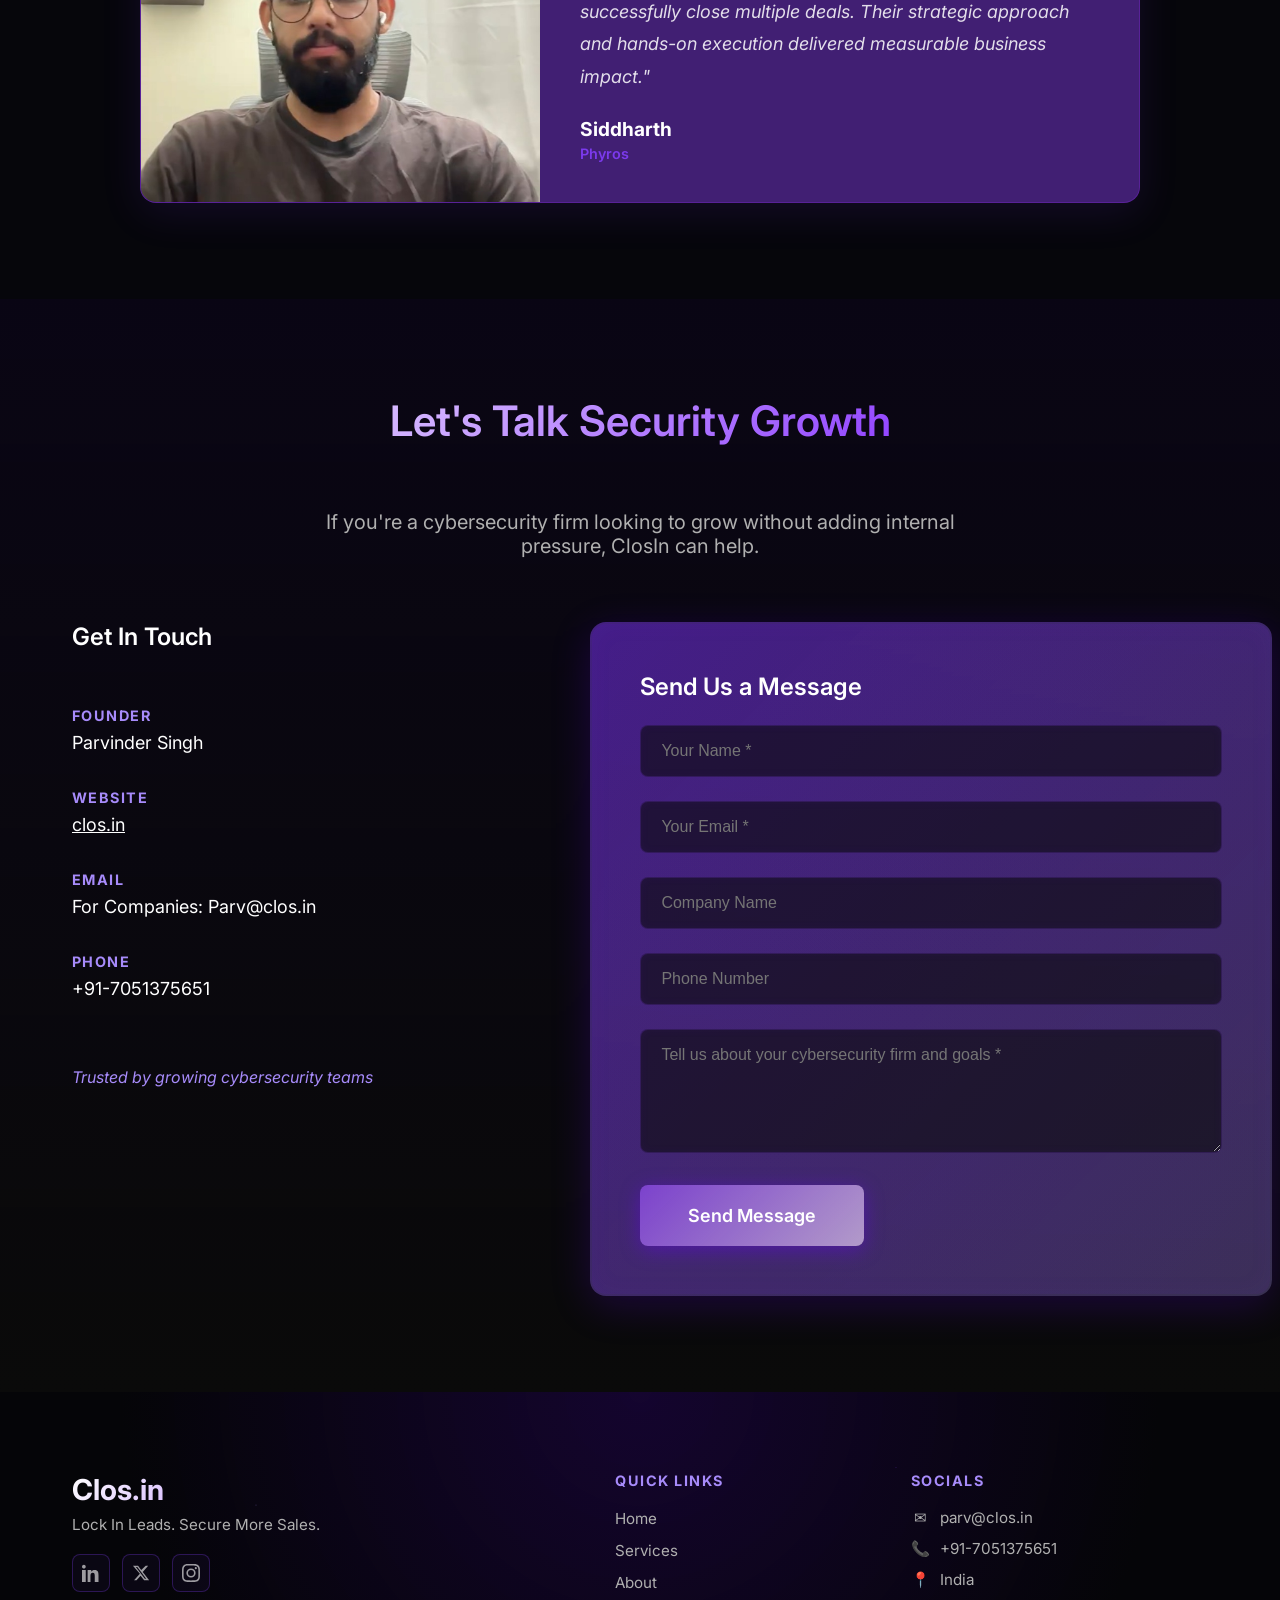
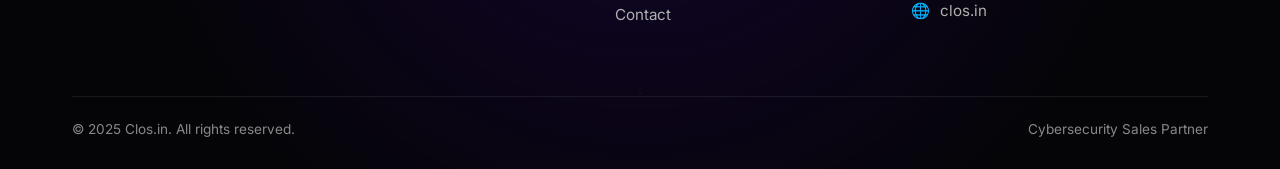
==== commit 49839ddd: "Remove personal email from contact information" ====
--- a/index.html
+++ b/index.html
@@ -364,7 +364,6 @@
         <div class="info-item">
           <h4 class="label">EMAIL</h4>
           <p>For Companies: Parv@clos.in</p>
-          <p>For Personal Work: Contact.parvsingh@gmail.com</p>
         </div>
 
         <div class="info-item">
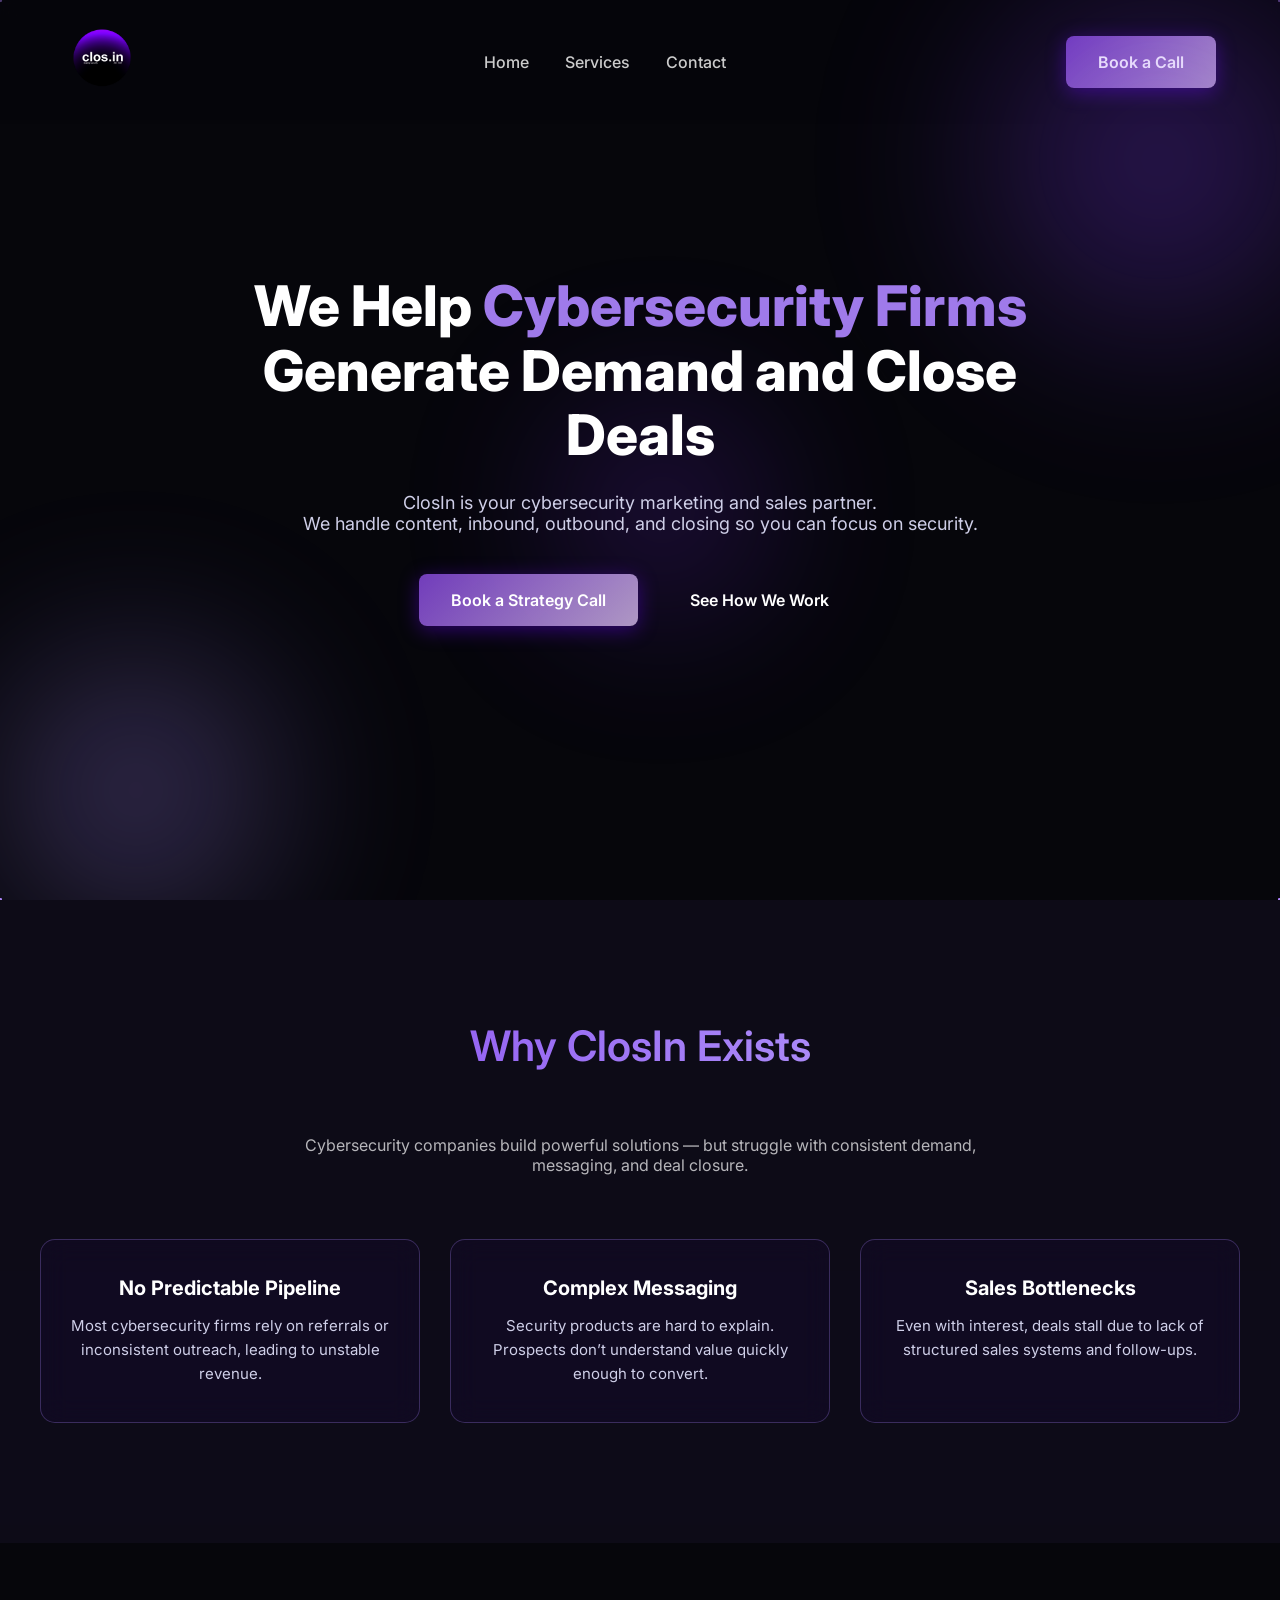
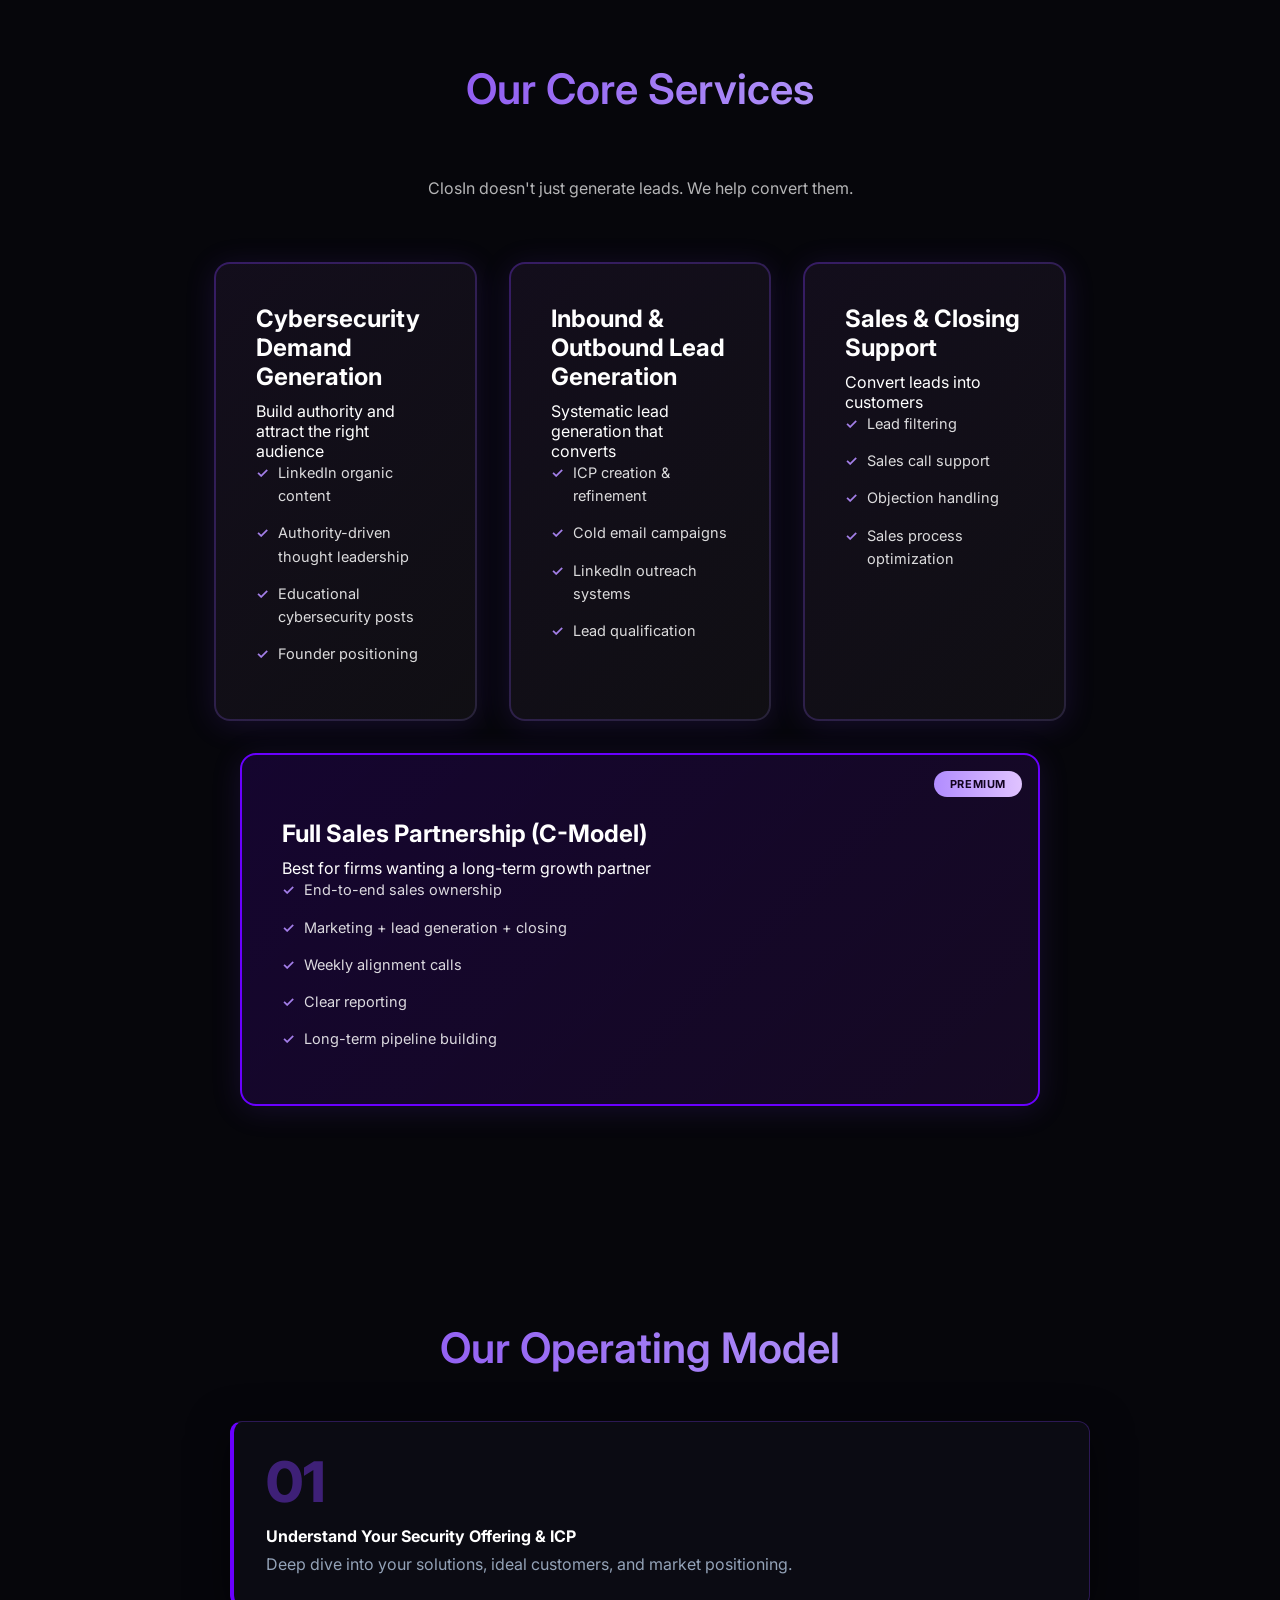
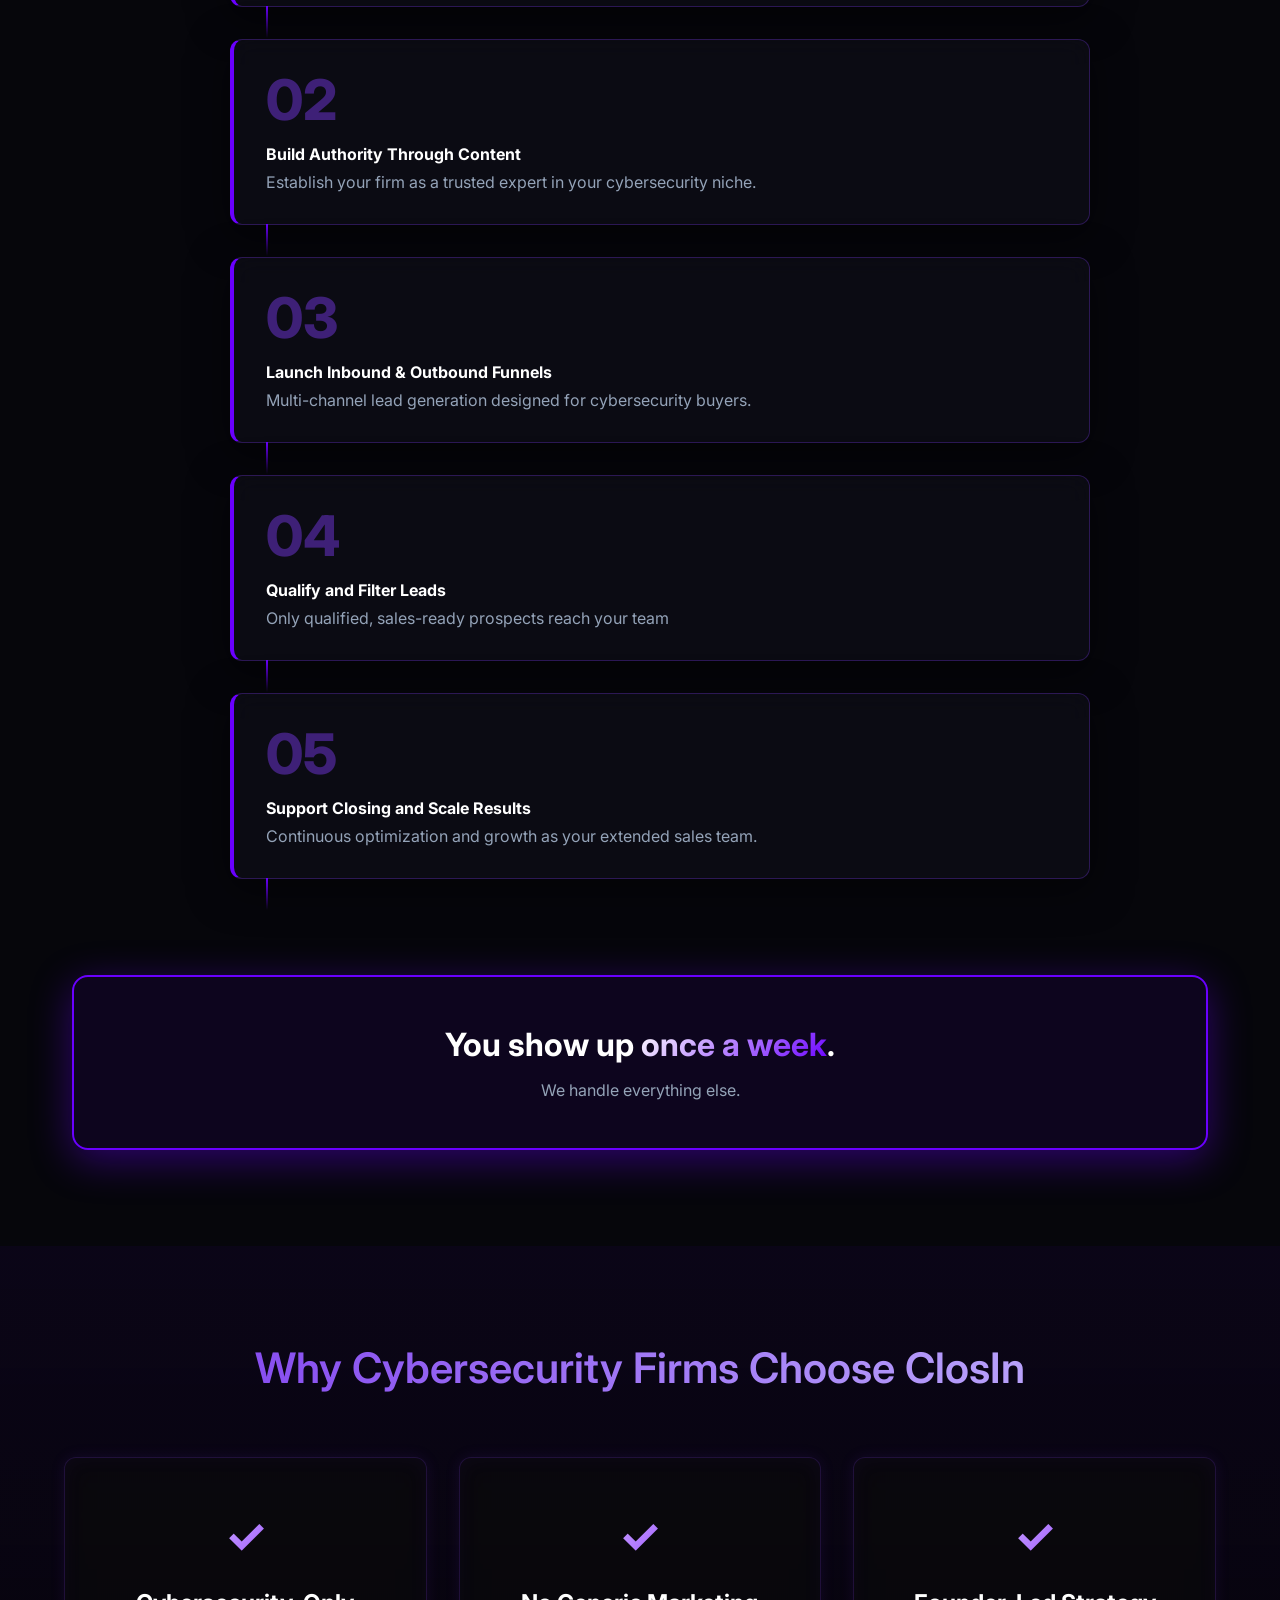
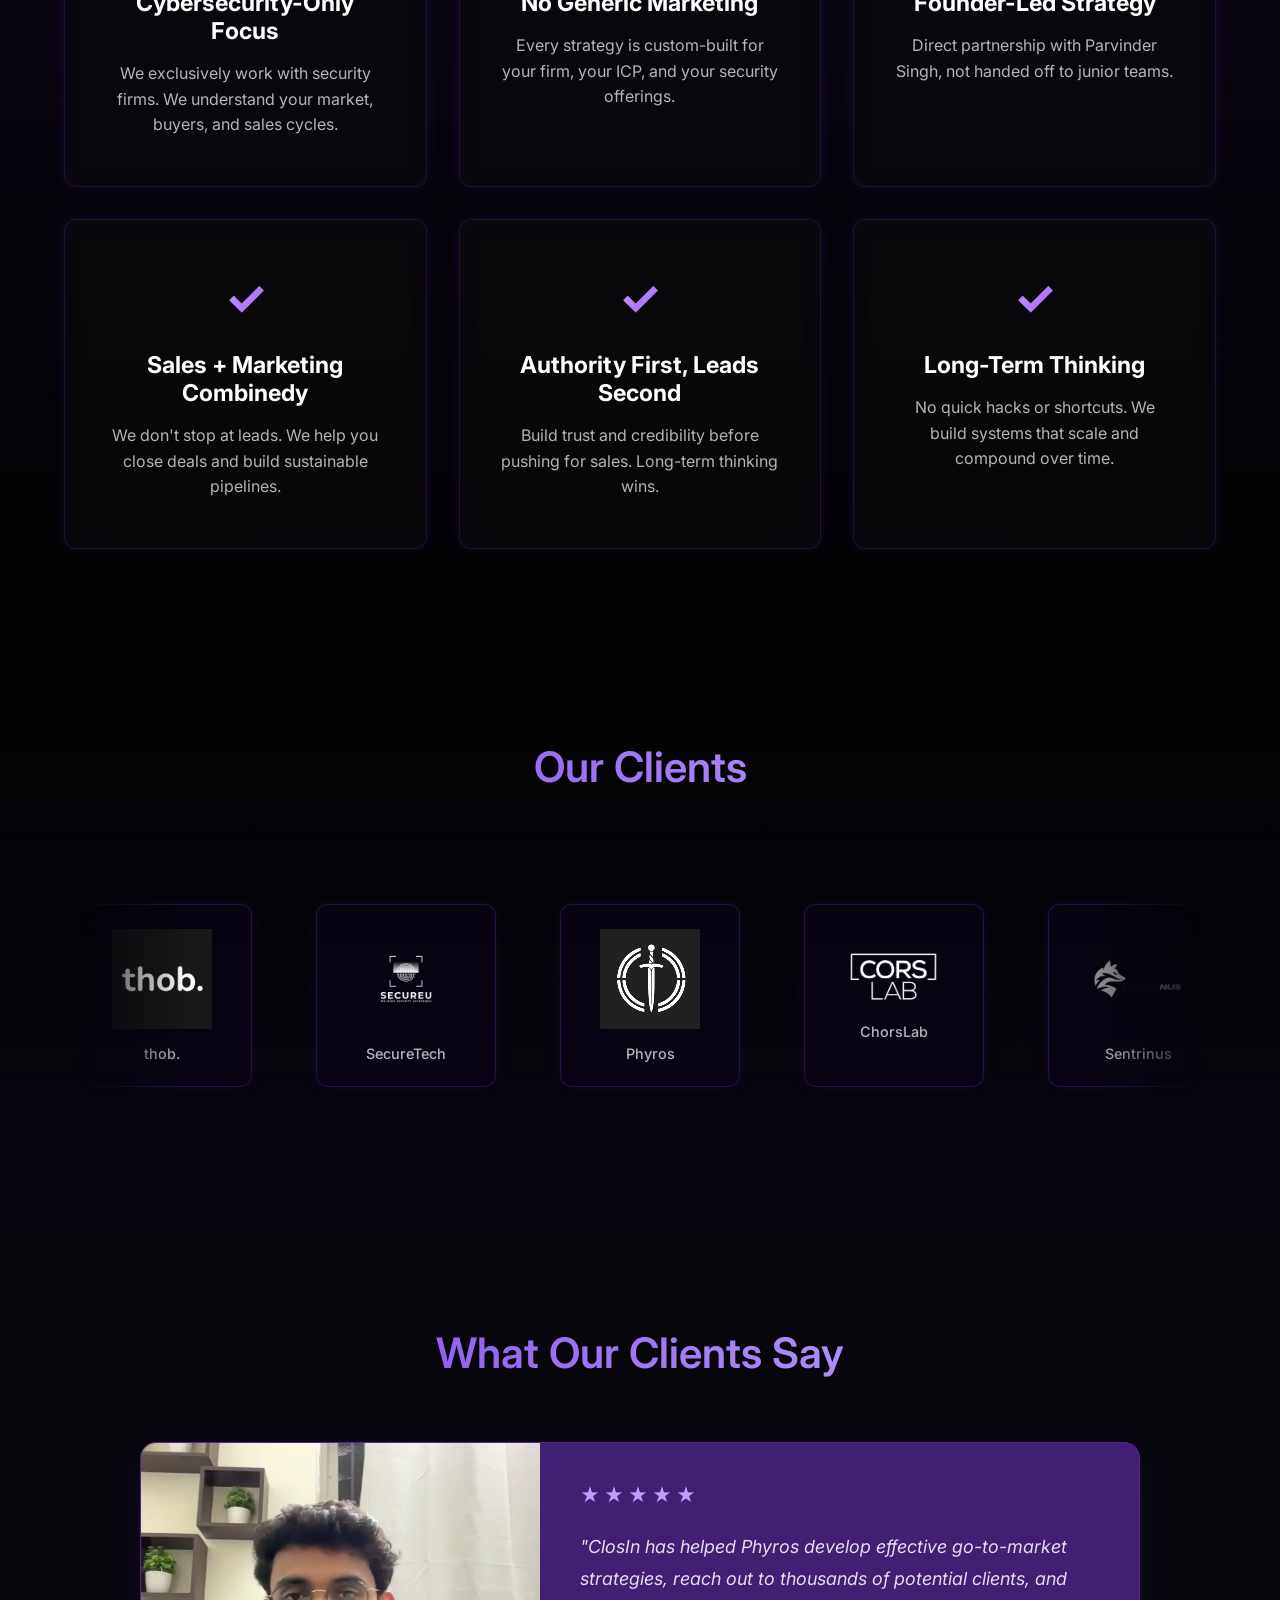
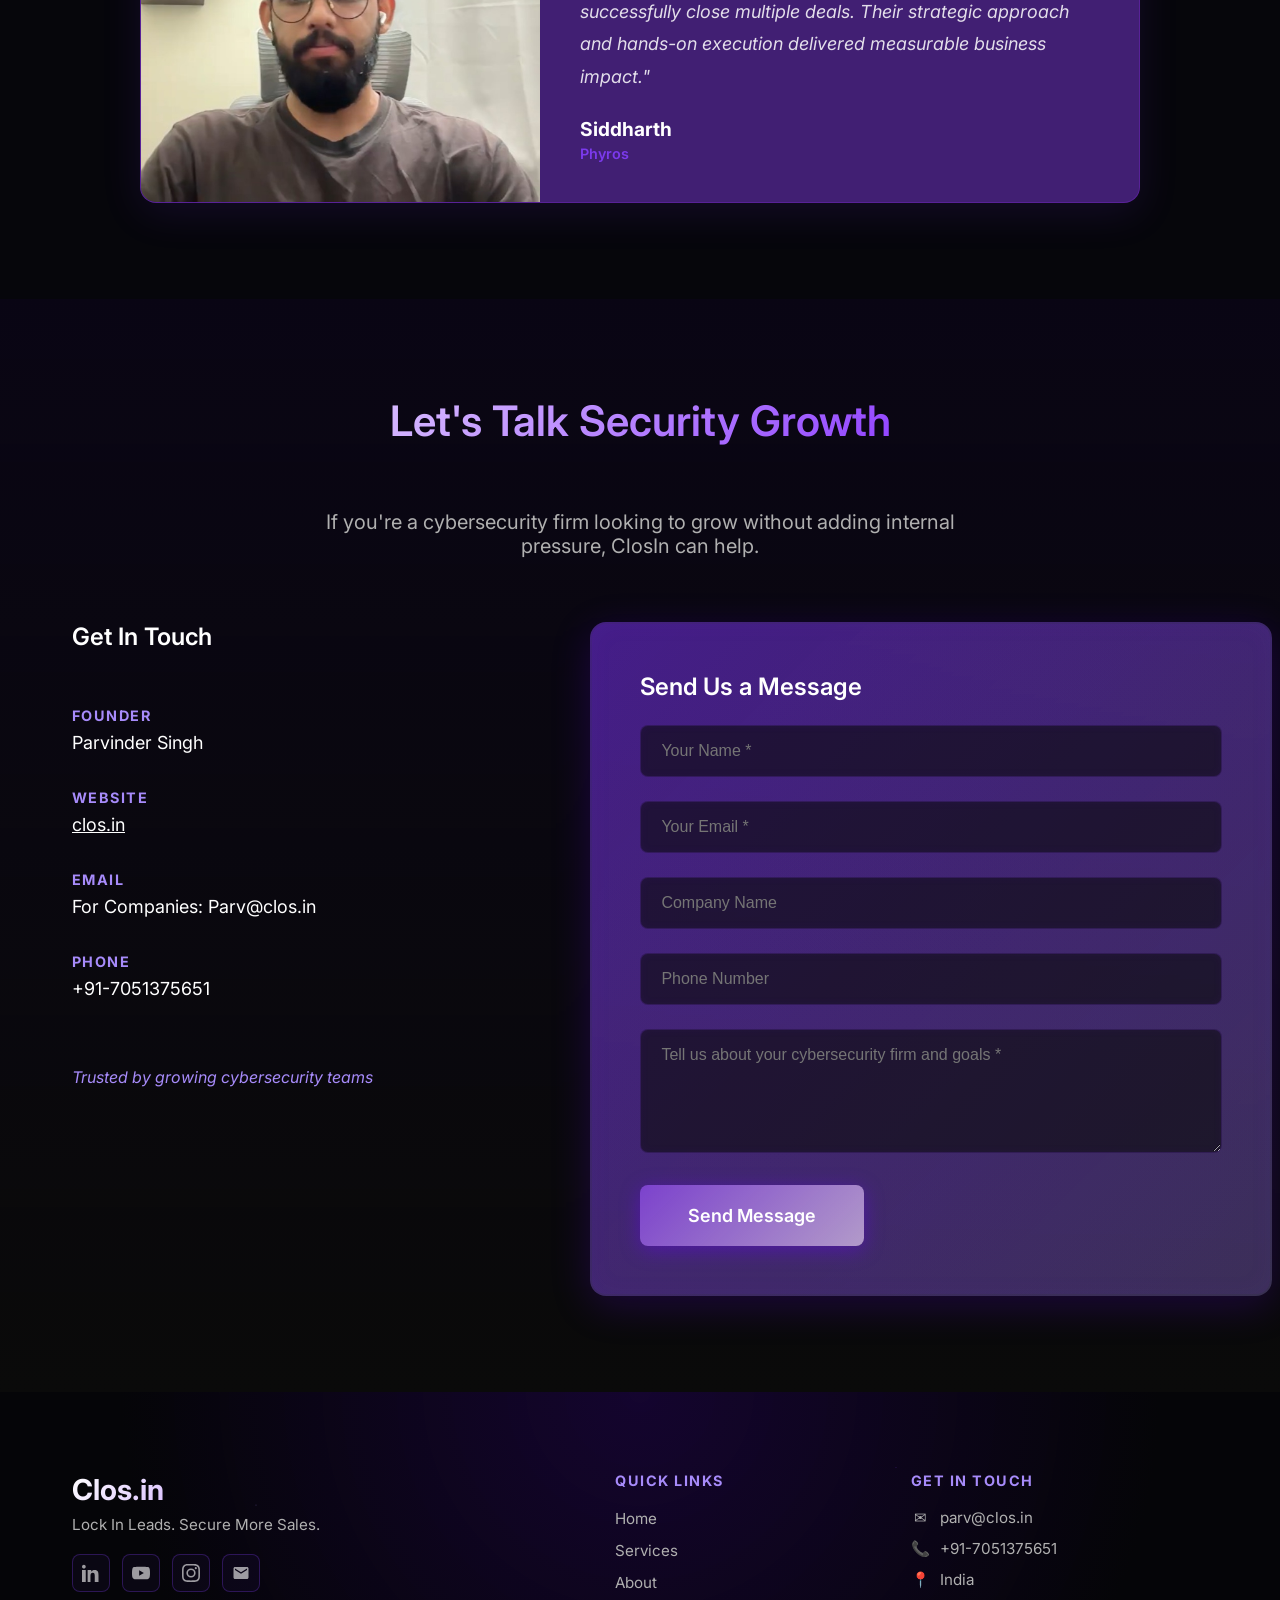
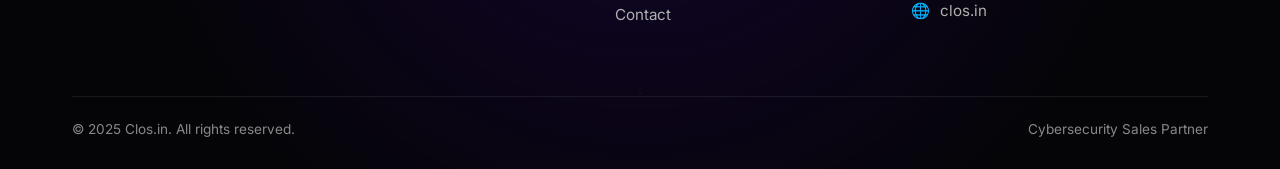
==== commit 52ddb7ec: "Update footer social links and contact heading" ====
--- a/index.html
+++ b/index.html
@@ -413,16 +413,26 @@
         <p class="tagline">Lock In Leads. Secure More Sales.</p>
         <!-- Social Icons -->
         <div class="footer-socials">
-          <a href="https://linkedin.com" target="_blank" rel="noopener noreferrer" class="social-icon">
-            <svg xmlns="http://www.w3.org/2000/svg" width="18" height="18" fill="currentColor" viewBox="0 0 24 24"><path d="M4.98 3.5C4.98 4.88 3.87 6 2.5 6S.02 4.88.02 3.5C.02 2.12 1.13 1 2.5 1s2.48 1.12 2.48 2.5zM0 8h5v16H0V8zm7.5 0h4.8v2.2h.07C13.12 8.9 14.87 8 16.88 8 21.5 8 22 11.1 22 15v9h-5v-8c0-1.9-.03-4.35-2.65-4.35-2.65 0-3.06 2.07-3.06 4.21V24H7.5V8z"/></svg>
-          </a>
-          <a href="https://twitter.com" target="_blank" rel="noopener noreferrer" class="social-icon">
-            <svg xmlns="http://www.w3.org/2000/svg" width="18" height="18" fill="currentColor" viewBox="0 0 24 24"><path d="M18.244 2.25h3.308l-7.227 8.26 8.502 11.24H16.17l-4.714-6.231-5.401 6.231H2.744l7.737-8.835L1.254 2.25H8.08l4.253 5.622 5.91-5.622zm-1.161 17.52h1.833L7.084 4.126H5.117z"/></svg>
-          </a>
-          <a href="https://instagram.com" target="_blank" rel="noopener noreferrer" class="social-icon">
-            <svg xmlns="http://www.w3.org/2000/svg" width="18" height="18" fill="currentColor" viewBox="0 0 24 24"><path d="M12 2.163c3.204 0 3.584.012 4.85.07 1.366.062 2.633.334 3.608 1.308.975.975 1.246 2.242 1.308 3.608.058 1.266.07 1.646.07 4.85s-.012 3.584-.07 4.85c-.062 1.366-.334 2.633-1.308 3.608-.975.975-2.242 1.246-3.608 1.308-1.266.058-1.646.07-4.85.07s-3.584-.012-4.85-.07c-1.366-.062-2.633-.334-3.608-1.308-.975-.975-1.246-2.242-1.308-3.608C2.175 15.584 2.163 15.204 2.163 12s.012-3.584.07-4.85c.062-1.366.334-2.633 1.308-3.608C4.516 2.497 5.783 2.226 7.15 2.163 8.416 2.105 8.796 2.163 12 2.163zm0-2.163C8.741 0 8.332.014 7.052.072 5.197.157 3.355.673 2.014 2.014.673 3.355.157 5.197.072 7.052.014 8.332 0 8.741 0 12c0 3.259.014 3.668.072 4.948.085 1.855.601 3.697 1.942 5.038 1.341 1.341 3.183 1.857 5.038 1.942C8.332 23.986 8.741 24 12 24s3.668-.014 4.948-.072c1.855-.085 3.697-.601 5.038-1.942 1.341-1.341 1.857-3.183 1.942-5.038C23.986 15.668 24 15.259 24 12s-.014-3.668-.072-4.948c-.085-1.855-.601-3.697-1.942-5.038C20.645.673 18.803.157 16.948.072 15.668.014 15.259 0 12 0zm0 5.838a6.162 6.162 0 1 0 0 12.324 6.162 6.162 0 0 0 0-12.324zm0 10.162a4 4 0 1 1 0-8 4 4 0 0 1 0 8zm6.406-11.845a1.44 1.44 0 1 0 0 2.881 1.44 1.44 0 0 0 0-2.881z"/></svg>
-          </a>
-        </div>
+  <!-- LinkedIn → your company page -->
+  <a href="https://www.linkedin.com/company/clos-in" target="_blank" rel="noopener noreferrer" class="social-icon">
+    <svg xmlns="http://www.w3.org/2000/svg" width="18" height="18" fill="currentColor" viewBox="0 0 24 24"><path d="M4.98 3.5C4.98 4.88 3.87 6 2.5 6S.02 4.88.02 3.5C.02 2.12 1.13 1 2.5 1s2.48 1.12 2.48 2.5zM0 8h5v16H0V8zm7.5 0h4.8v2.2h.07C13.12 8.9 14.87 8 16.88 8 21.5 8 22 11.1 22 15v9h-5v-8c0-1.9-.03-4.35-2.65-4.35-2.65 0-3.06 2.07-3.06 4.21V24H7.5V8z"/></svg>
+  </a>
+
+  <!-- YouTube -->
+  <a href="https://www.youtube.com/@ContactClosIn" target="_blank" rel="noopener noreferrer" class="social-icon">
+    <svg xmlns="http://www.w3.org/2000/svg" width="18" height="18" fill="currentColor" viewBox="0 0 24 24"><path d="M23.498 6.186a3.016 3.016 0 0 0-2.122-2.136C19.505 3.545 12 3.545 12 3.545s-7.505 0-9.377.505A3.017 3.017 0 0 0 .502 6.186C0 8.07 0 12 0 12s0 3.93.502 5.814a3.016 3.016 0 0 0 2.122 2.136c1.871.505 9.376.505 9.376.505s7.505 0 9.377-.505a3.015 3.015 0 0 0 2.122-2.136C24 15.93 24 12 24 12s0-3.93-.502-5.814zM9.545 15.568V8.432L15.818 12l-6.273 3.568z"/></svg>
+  </a>
+
+  <!-- Instagram -->
+  <a href="https://www.instagram.com/theclosinguy?igsh=MWxsaWZlN280YnZpdQ==" target="_blank" rel="noopener noreferrer" class="social-icon">
+    <svg xmlns="http://www.w3.org/2000/svg" width="18" height="18" fill="currentColor" viewBox="0 0 24 24"><path d="M12 2.163c3.204 0 3.584.012 4.85.07 1.366.062 2.633.334 3.608 1.308.975.975 1.246 2.242 1.308 3.608.058 1.266.07 1.646.07 4.85s-.012 3.584-.07 4.85c-.062 1.366-.334 2.633-1.308 3.608-.975.975-2.242 1.246-3.608 1.308-1.266.058-1.646.07-4.85.07s-3.584-.012-4.85-.07c-1.366-.062-2.633-.334-3.608-1.308-.975-.975-1.246-2.242-1.308-3.608C2.175 15.584 2.163 15.204 2.163 12s.012-3.584.07-4.85c.062-1.366.334-2.633 1.308-3.608C4.516 2.497 5.783 2.226 7.15 2.163 8.416 2.105 8.796 2.163 12 2.163zm0-2.163C8.741 0 8.332.014 7.052.072 5.197.157 3.355.673 2.014 2.014.673 3.355.157 5.197.072 7.052.014 8.332 0 8.741 0 12c0 3.259.014 3.668.072 4.948.085 1.855.601 3.697 1.942 5.038 1.341 1.341 3.183 1.857 5.038 1.942C8.332 23.986 8.741 24 12 24s3.668-.014 4.948-.072c1.855-.085 3.697-.601 5.038-1.942 1.341-1.341 1.857-3.183 1.942-5.038C23.986 15.668 24 15.259 24 12s-.014-3.668-.072-4.948c-.085-1.855-.601-3.697-1.942-5.038C20.645.673 18.803.157 16.948.072 15.668.014 15.259 0 12 0zm0 5.838a6.162 6.162 0 1 0 0 12.324 6.162 6.162 0 0 0 0-12.324zm0 10.162a4 4 0 1 1 0-8 4 4 0 0 1 0 8zm6.406-11.845a1.44 1.44 0 1 0 0 2.881 1.44 1.44 0 0 0 0-2.881z"/></svg>
+  </a>
+
+  <!-- Email -->
+  <a href="mailto:parv@clos.in" class="social-icon">
+    <svg xmlns="http://www.w3.org/2000/svg" width="18" height="18" fill="currentColor" viewBox="0 0 24 24"><path d="M20 4H4c-1.1 0-2 .9-2 2v12c0 1.1.9 2 2 2h16c1.1 0 2-.9 2-2V6c0-1.1-.9-2-2-2zm0 4-8 5-8-5V6l8 5 8-5v2z"/></svg>
+  </a>
+</div>
       </div>
 
       <!-- Quick Links -->
@@ -438,7 +448,7 @@
 
       <!-- Contact -->
       <div class="footer-contact">
-        <h4>Socials</h4>
+        <h4>Get In Touch</h4>
         <div class="contact-detail">
           <span class="contact-icon">✉</span>
           <a href="mailto:parv@clos.in">parv@clos.in</a>
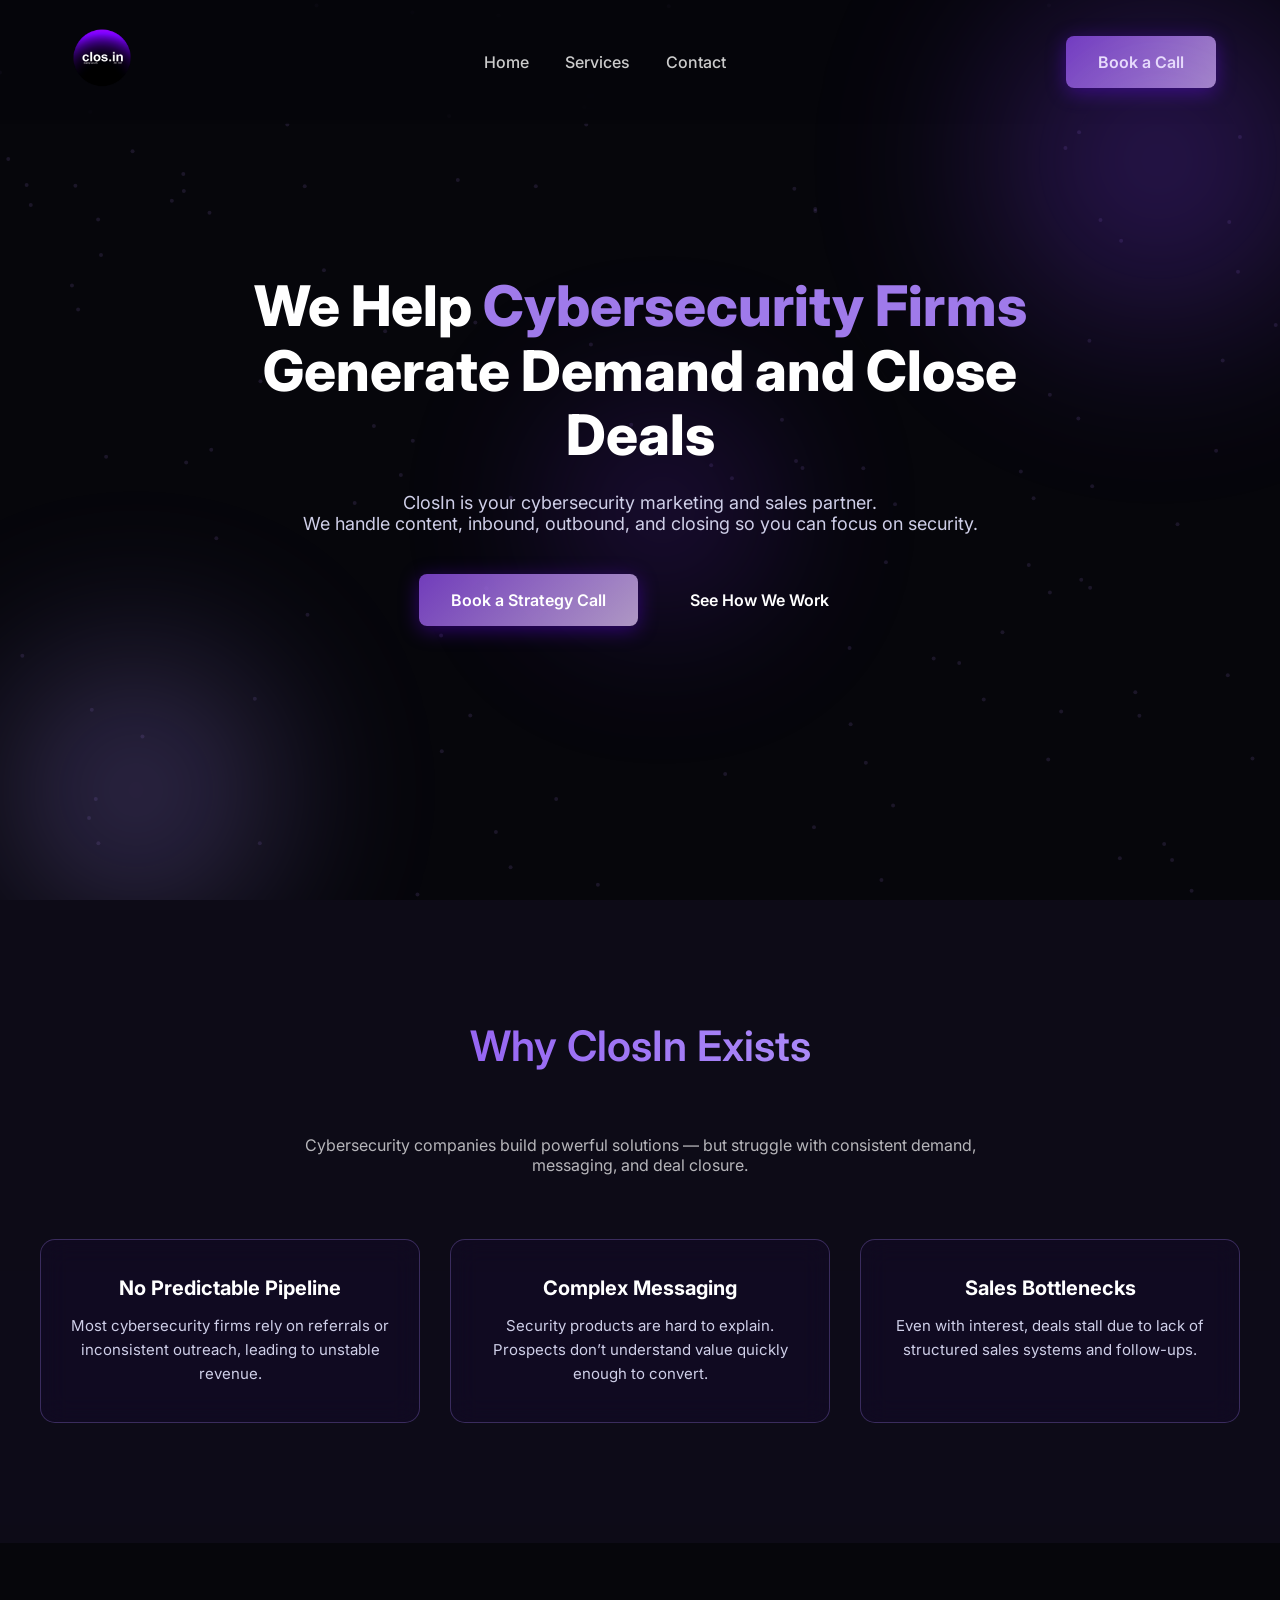
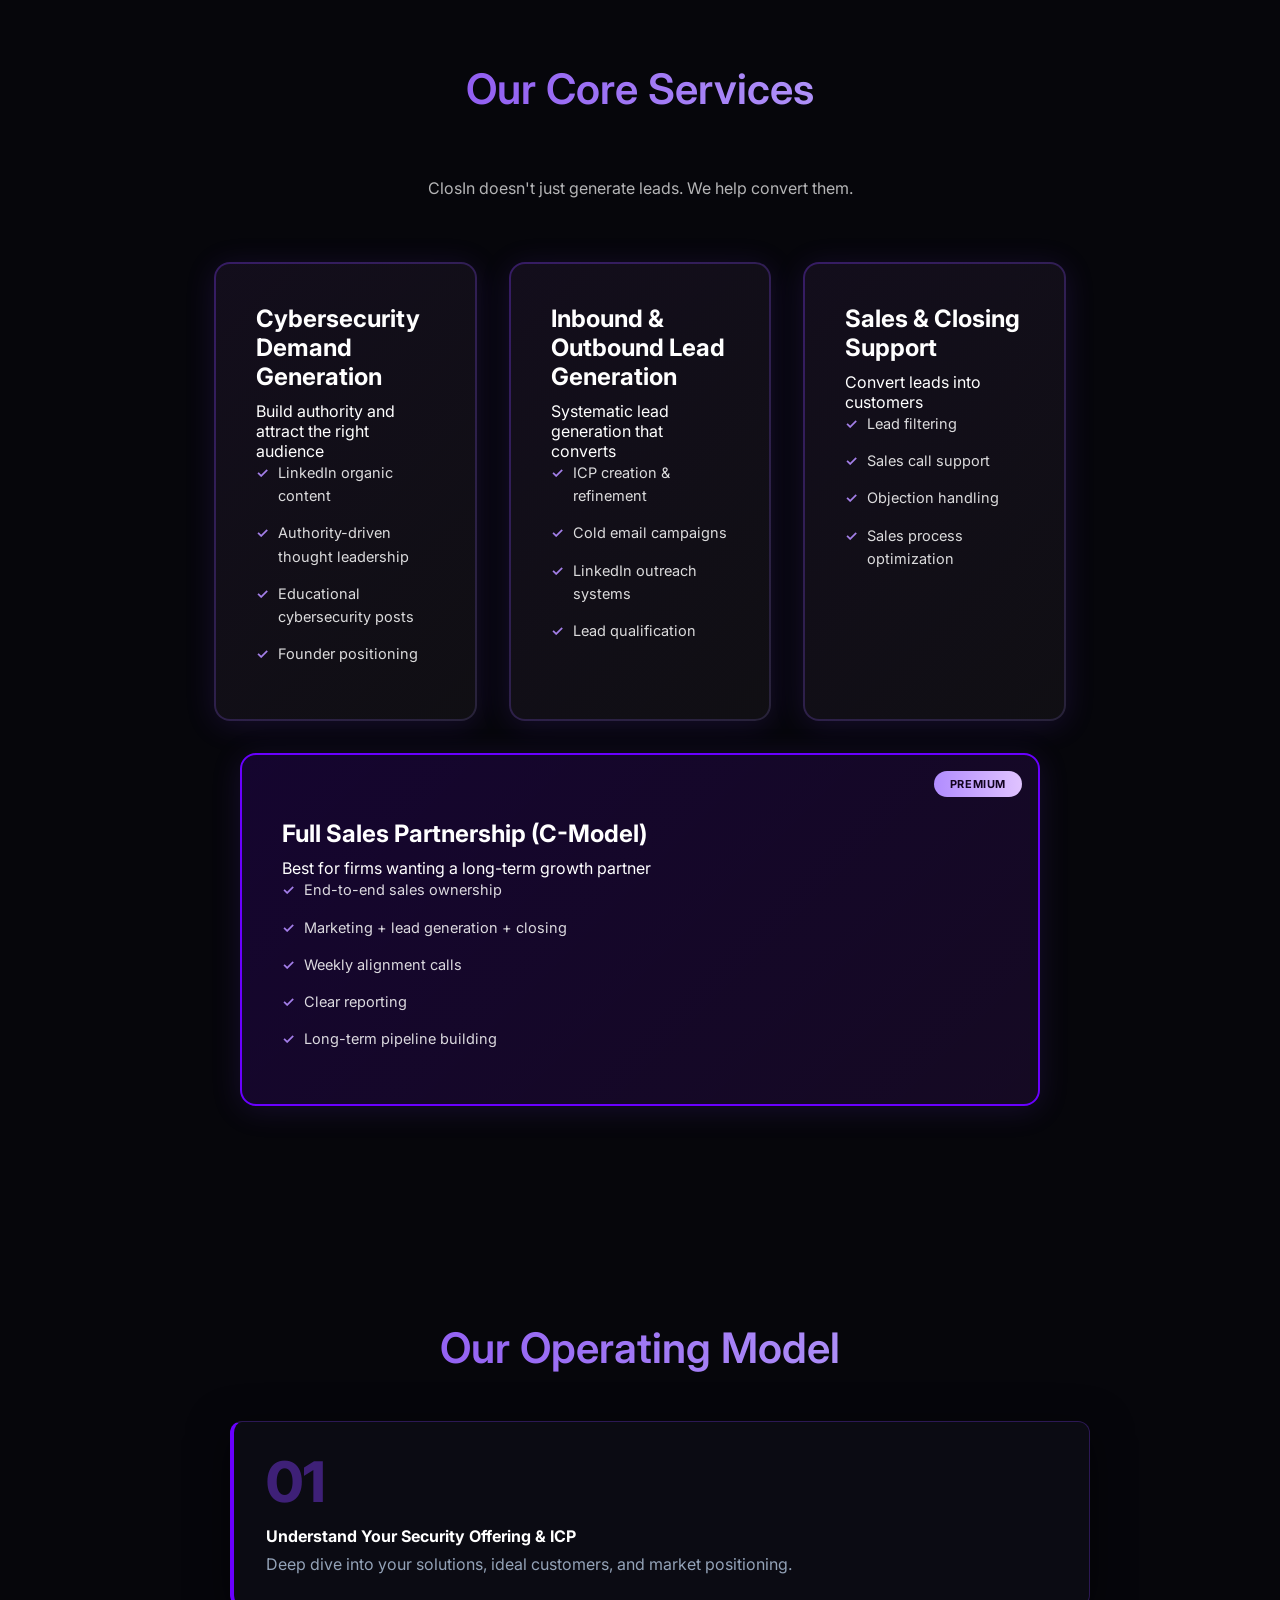
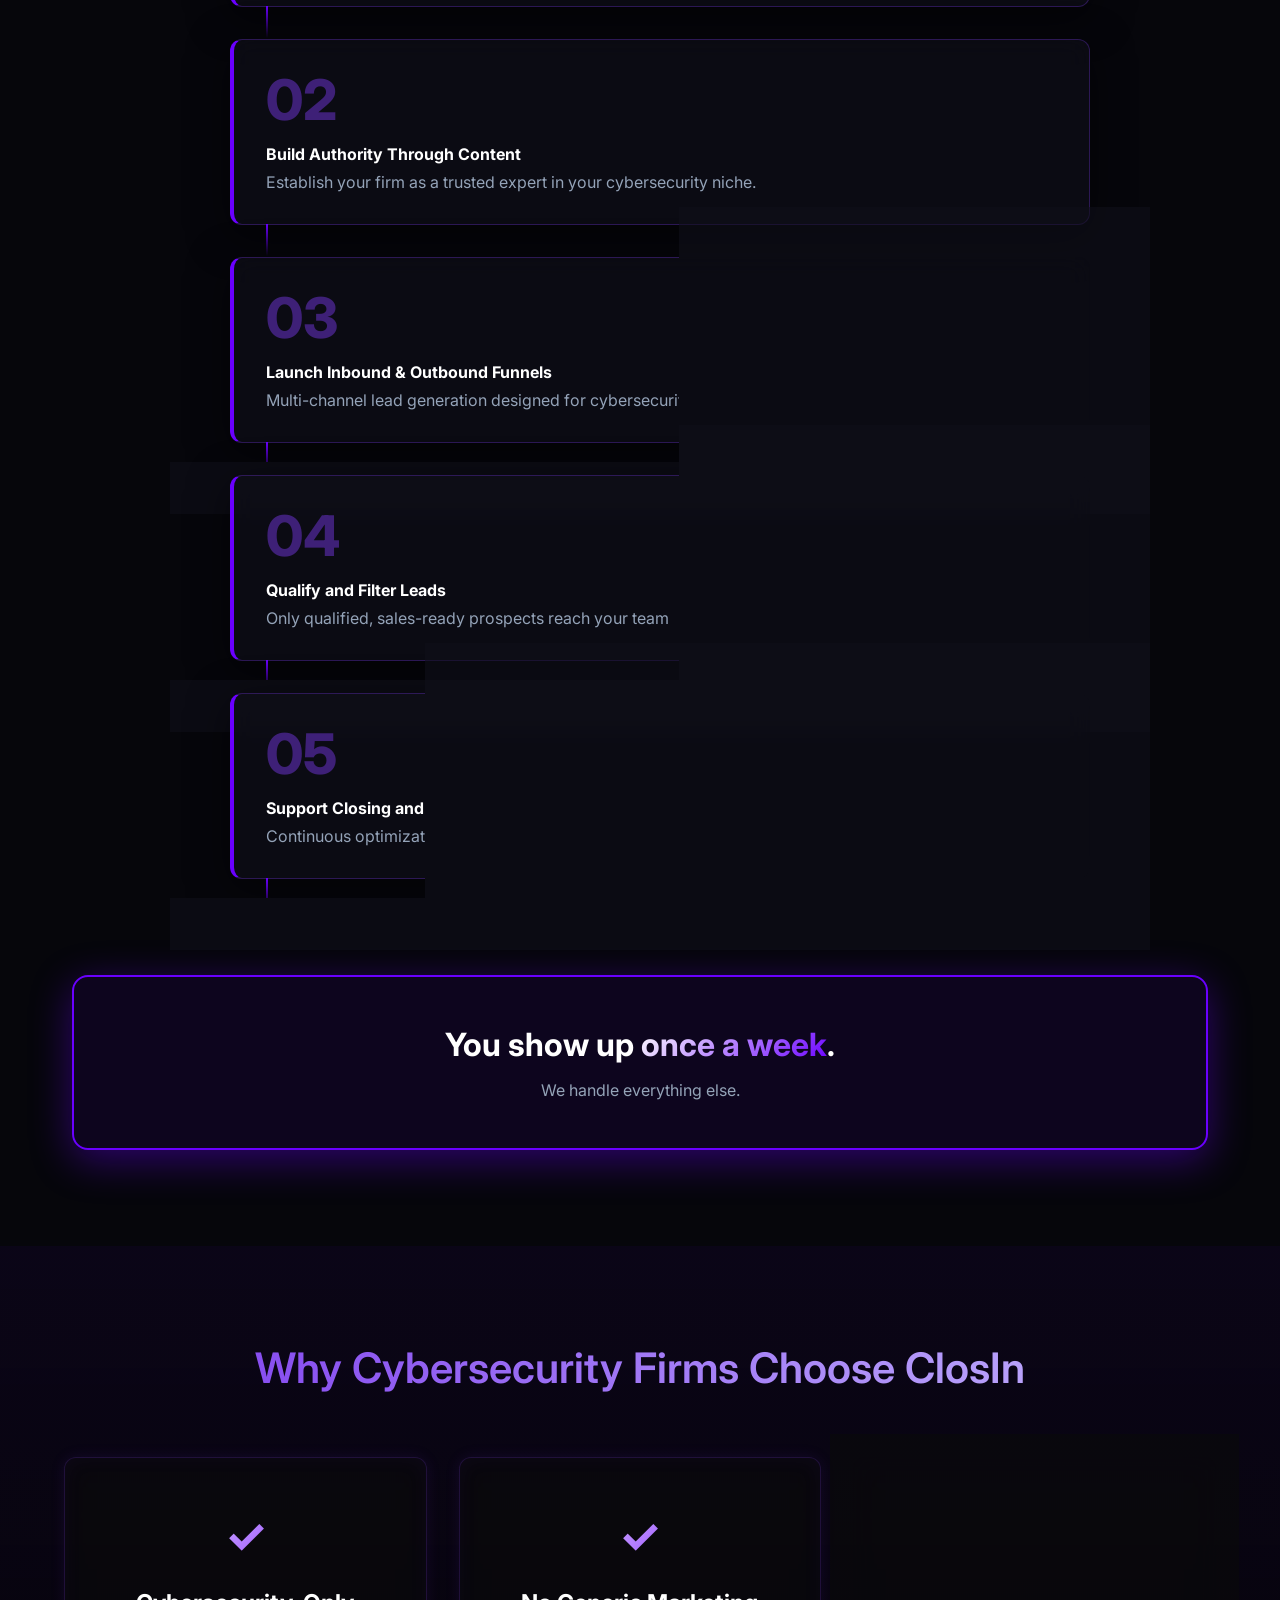
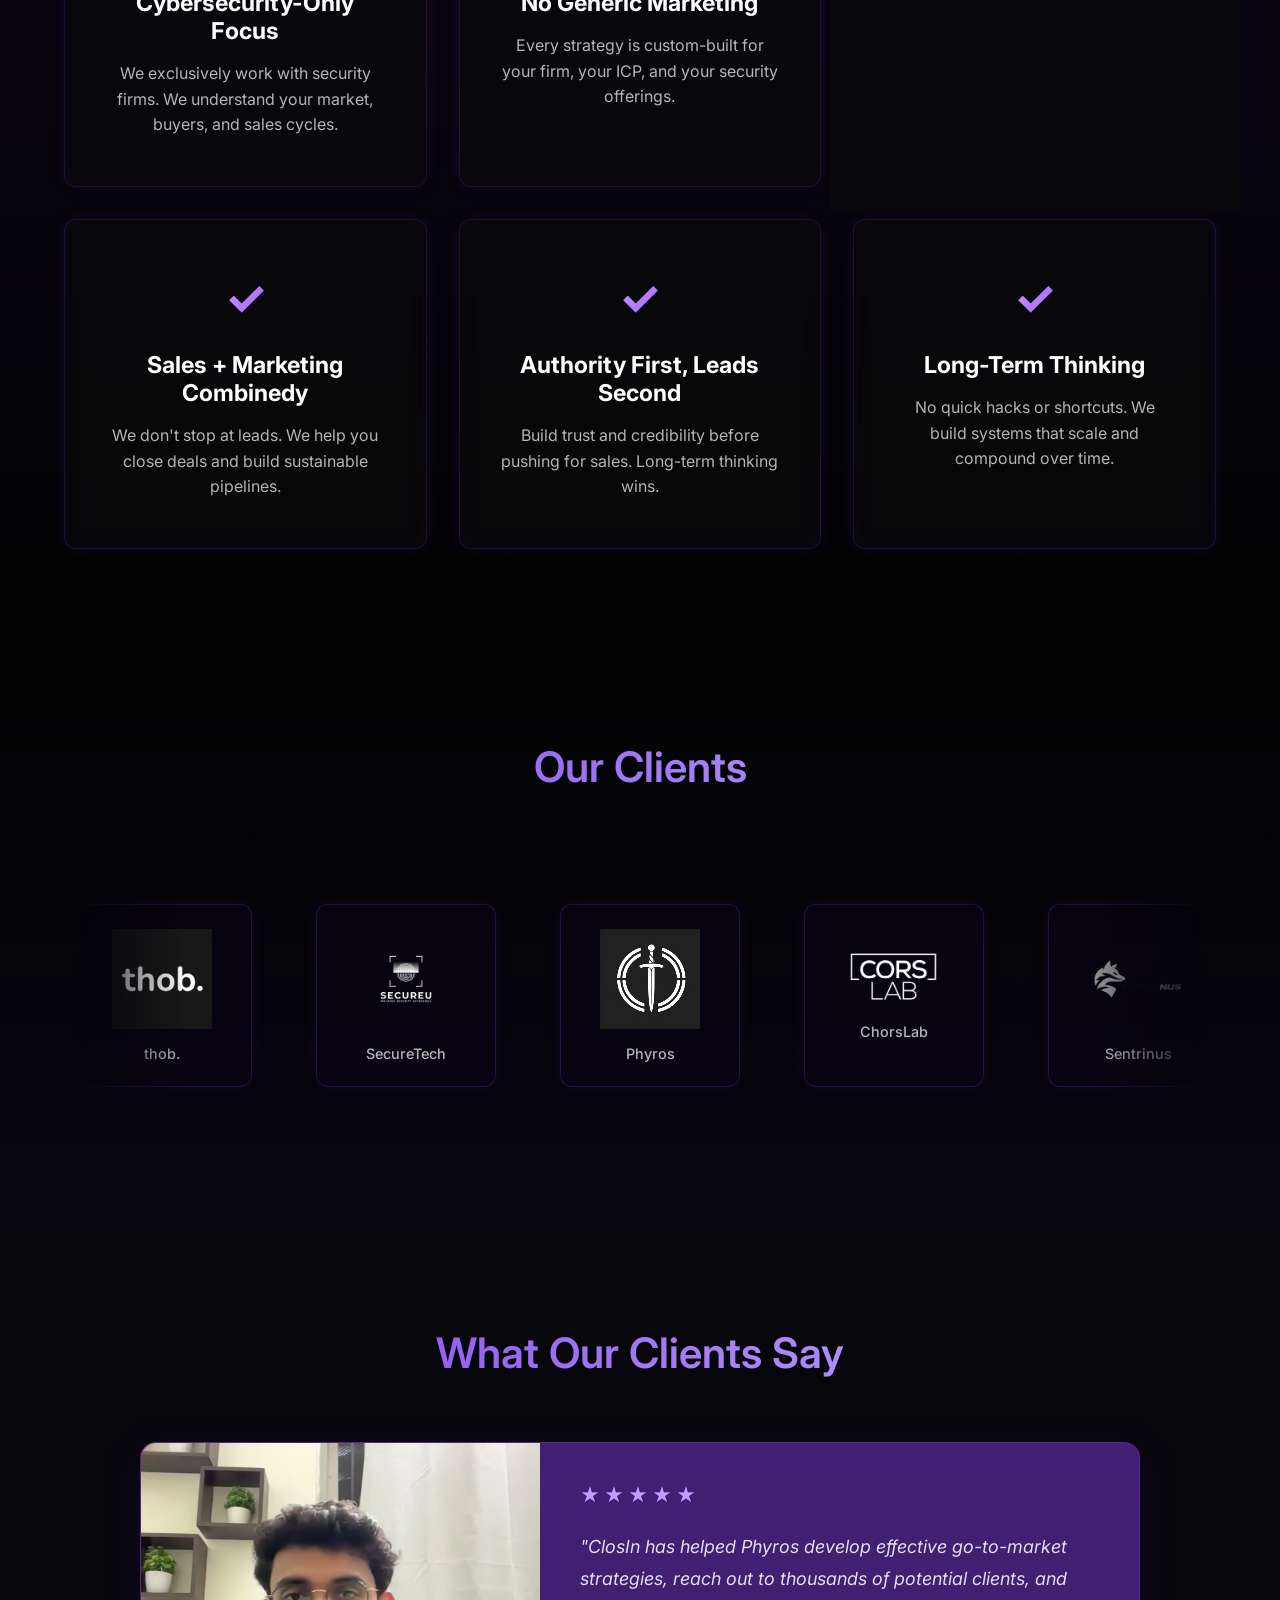
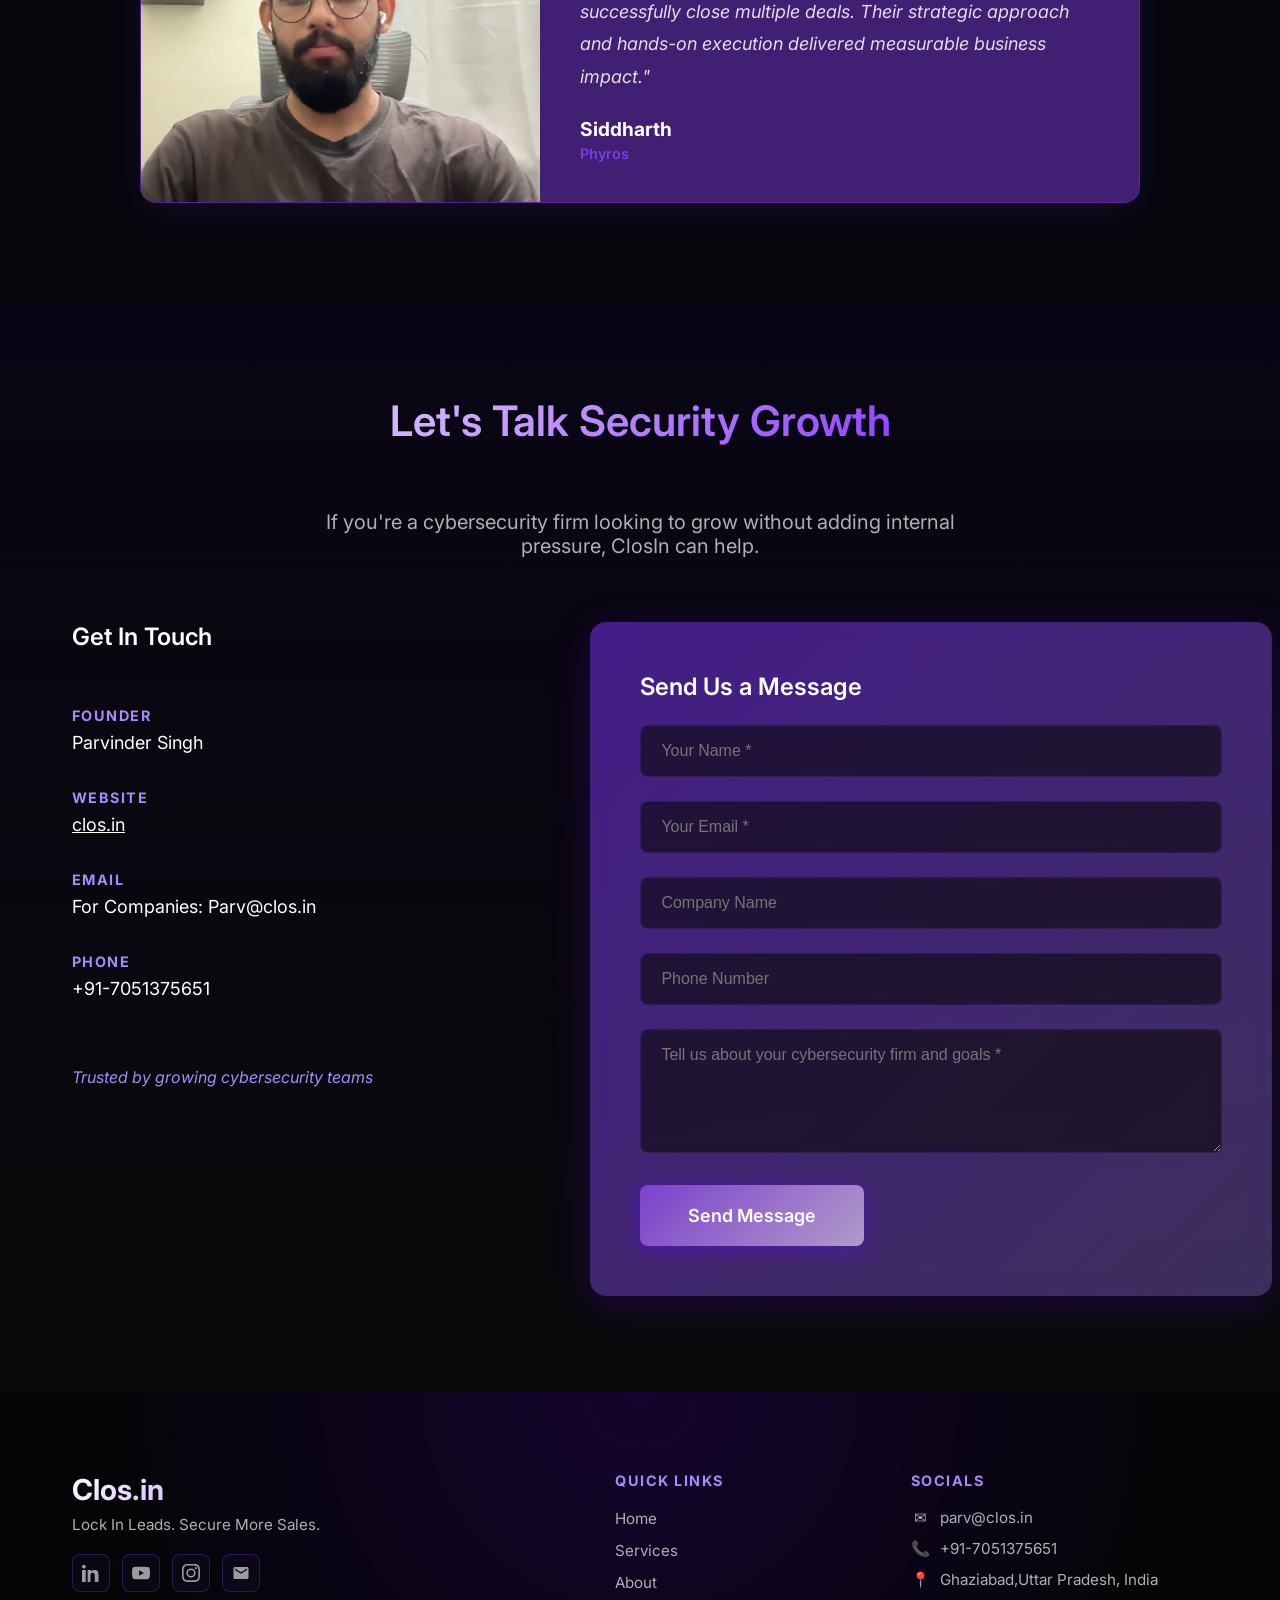
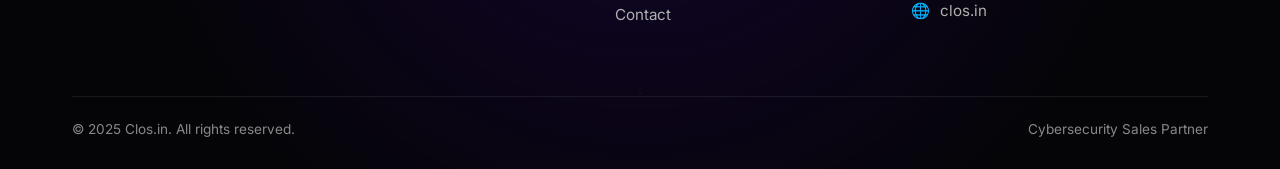
==== commit 82c4d32a: "Update footer contact section with new headings and details" ====
--- a/index.html
+++ b/index.html
@@ -448,7 +448,7 @@
 
       <!-- Contact -->
       <div class="footer-contact">
-        <h4>Get In Touch</h4>
+        <h4>Socials</h4>
         <div class="contact-detail">
           <span class="contact-icon">✉</span>
           <a href="mailto:parv@clos.in">parv@clos.in</a>
@@ -459,7 +459,7 @@
         </div>
         <div class="contact-detail">
           <span class="contact-icon">📍</span>
-          <span>India</span>
+          <span>Ghaziabad,Uttar Pradesh, India</span>
         </div>
         <div class="contact-detail">
           <span class="contact-icon">🌐</span>
@@ -478,6 +478,7 @@
   </div>
 </footer>
 
+
   </div>
 
   <script src="js/main.js"></script>
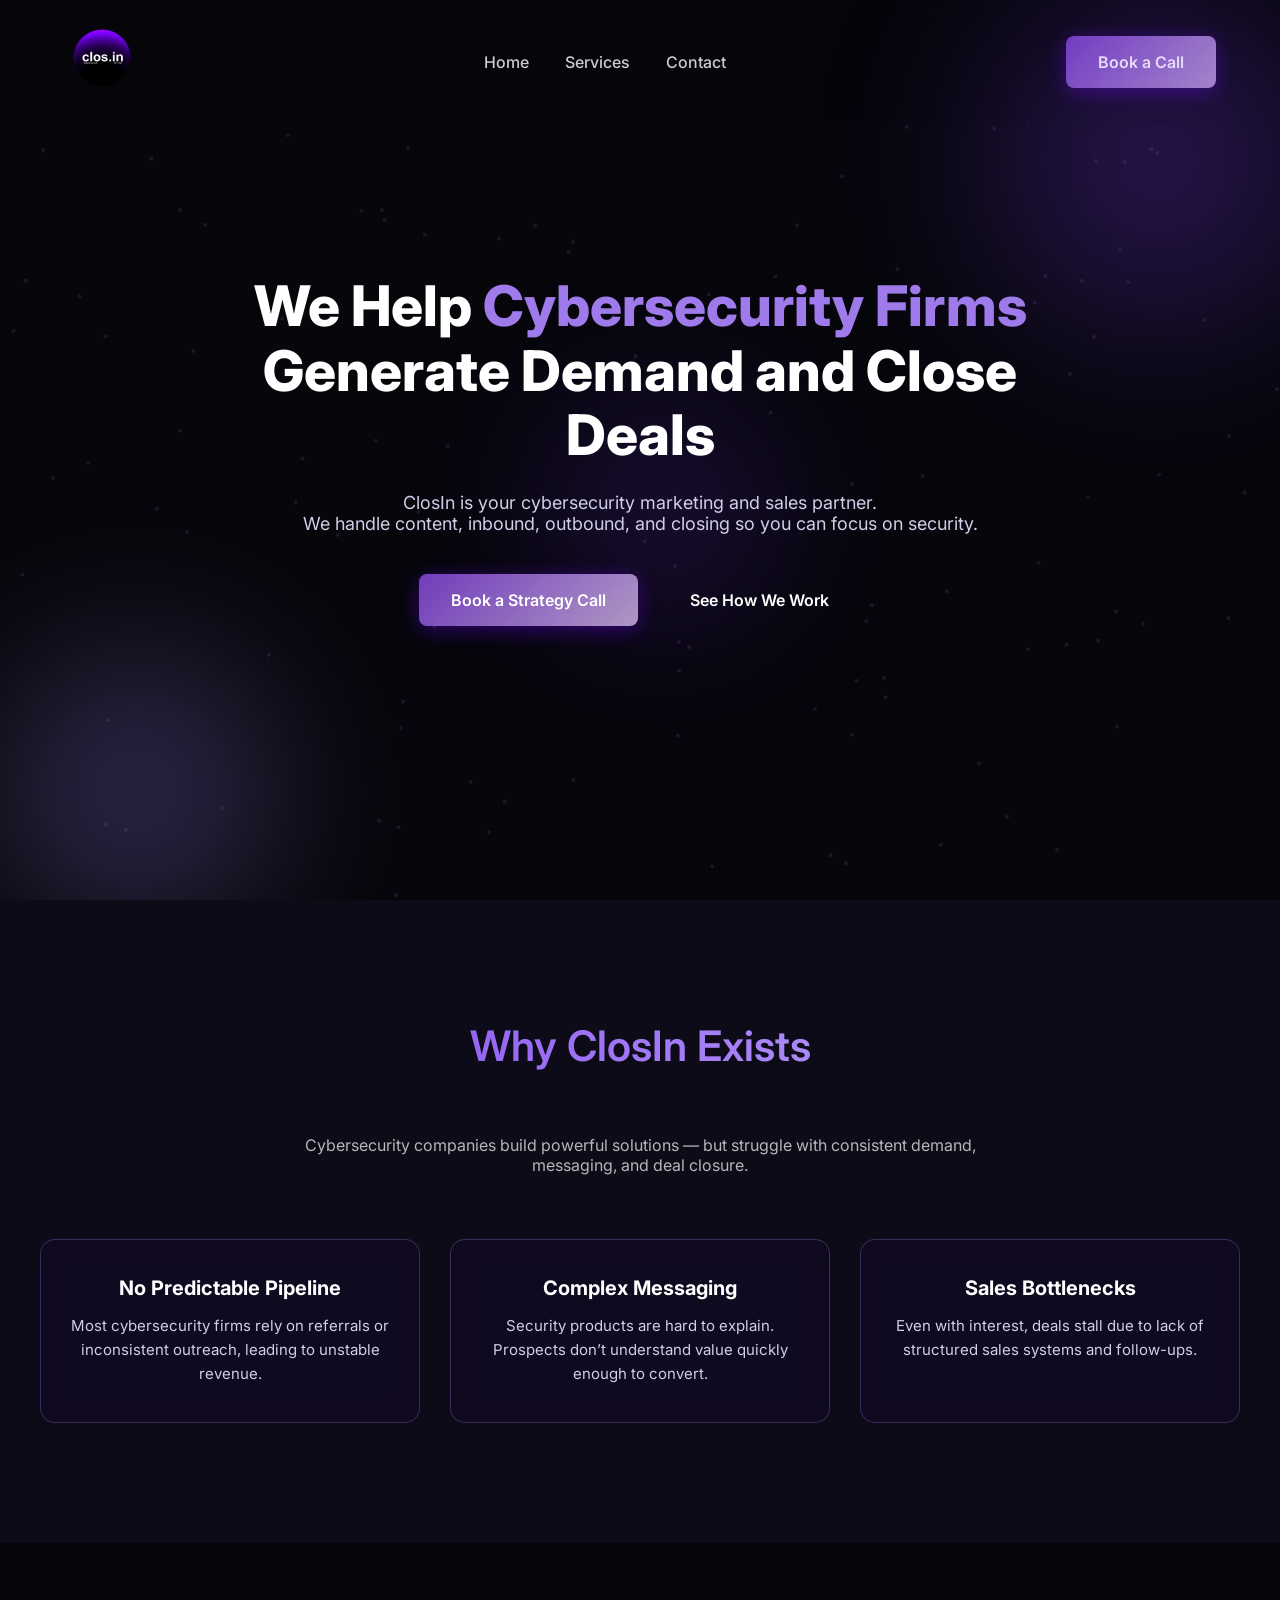
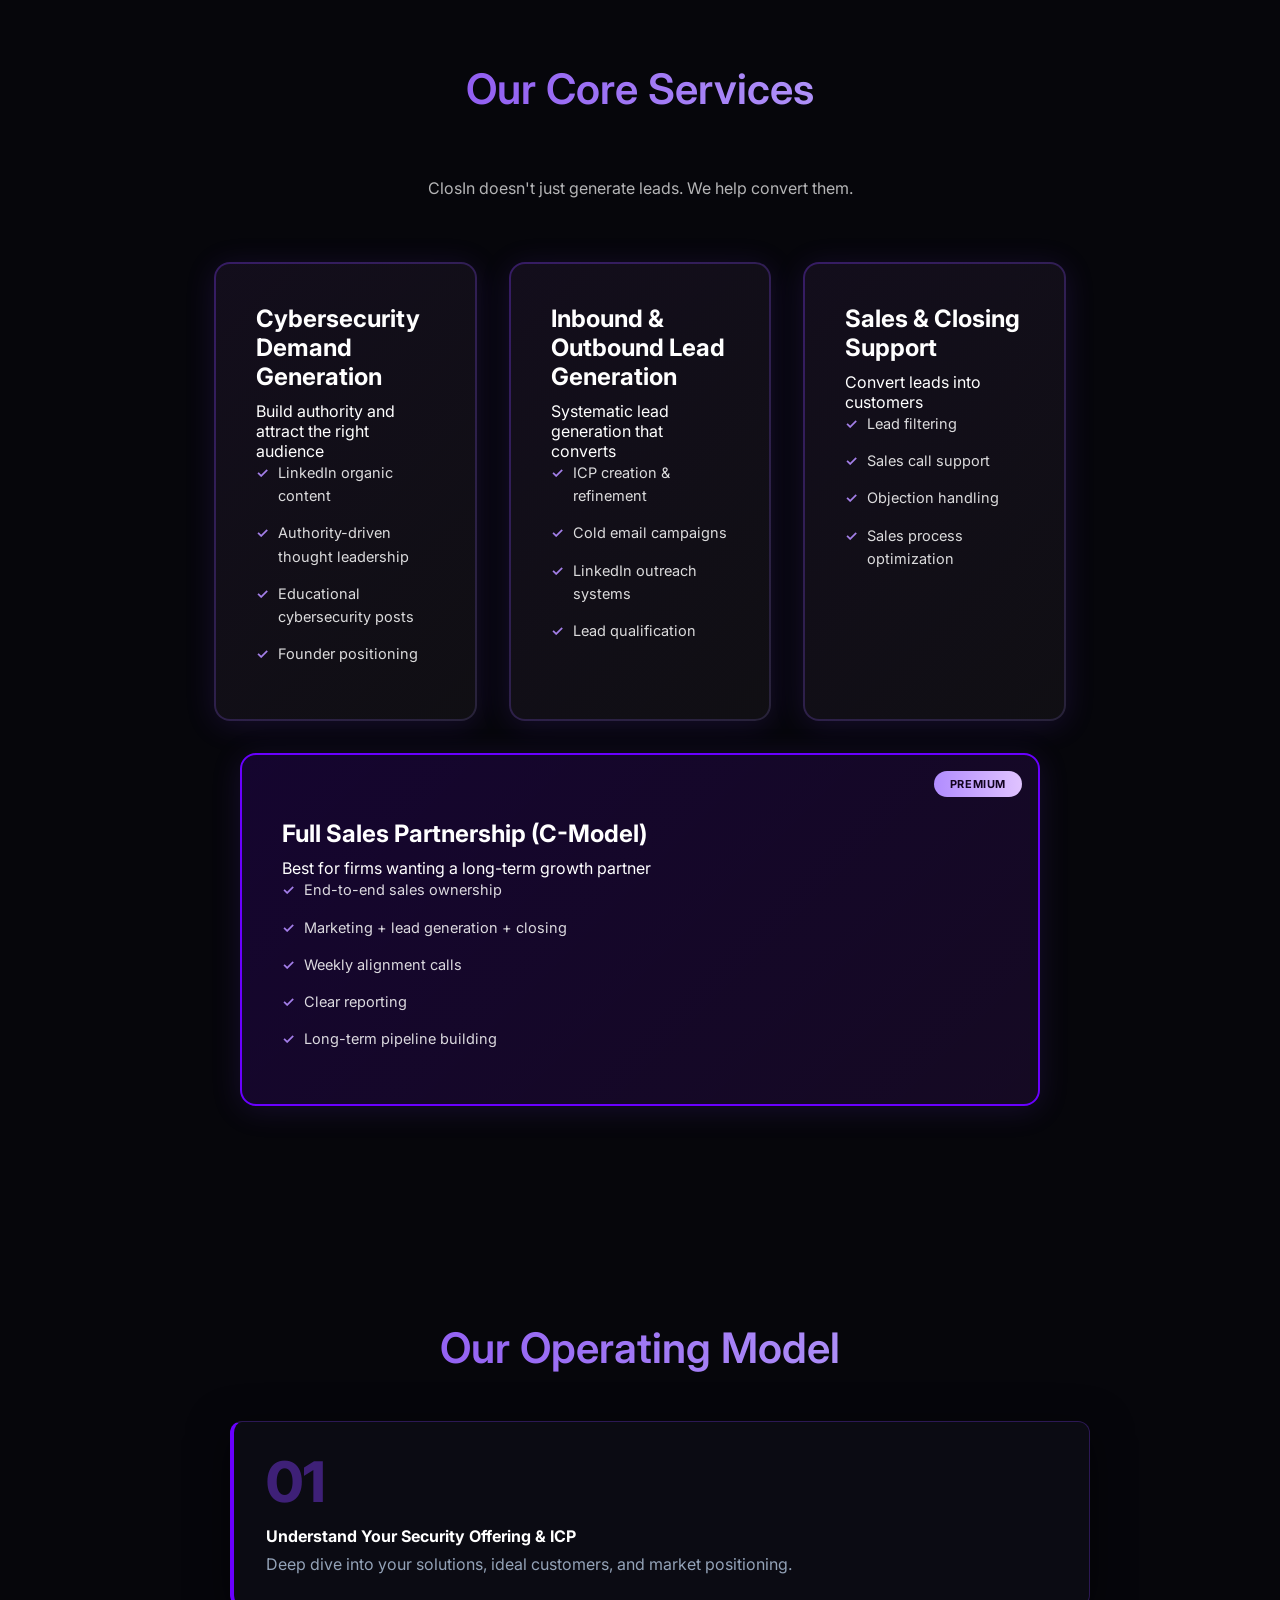
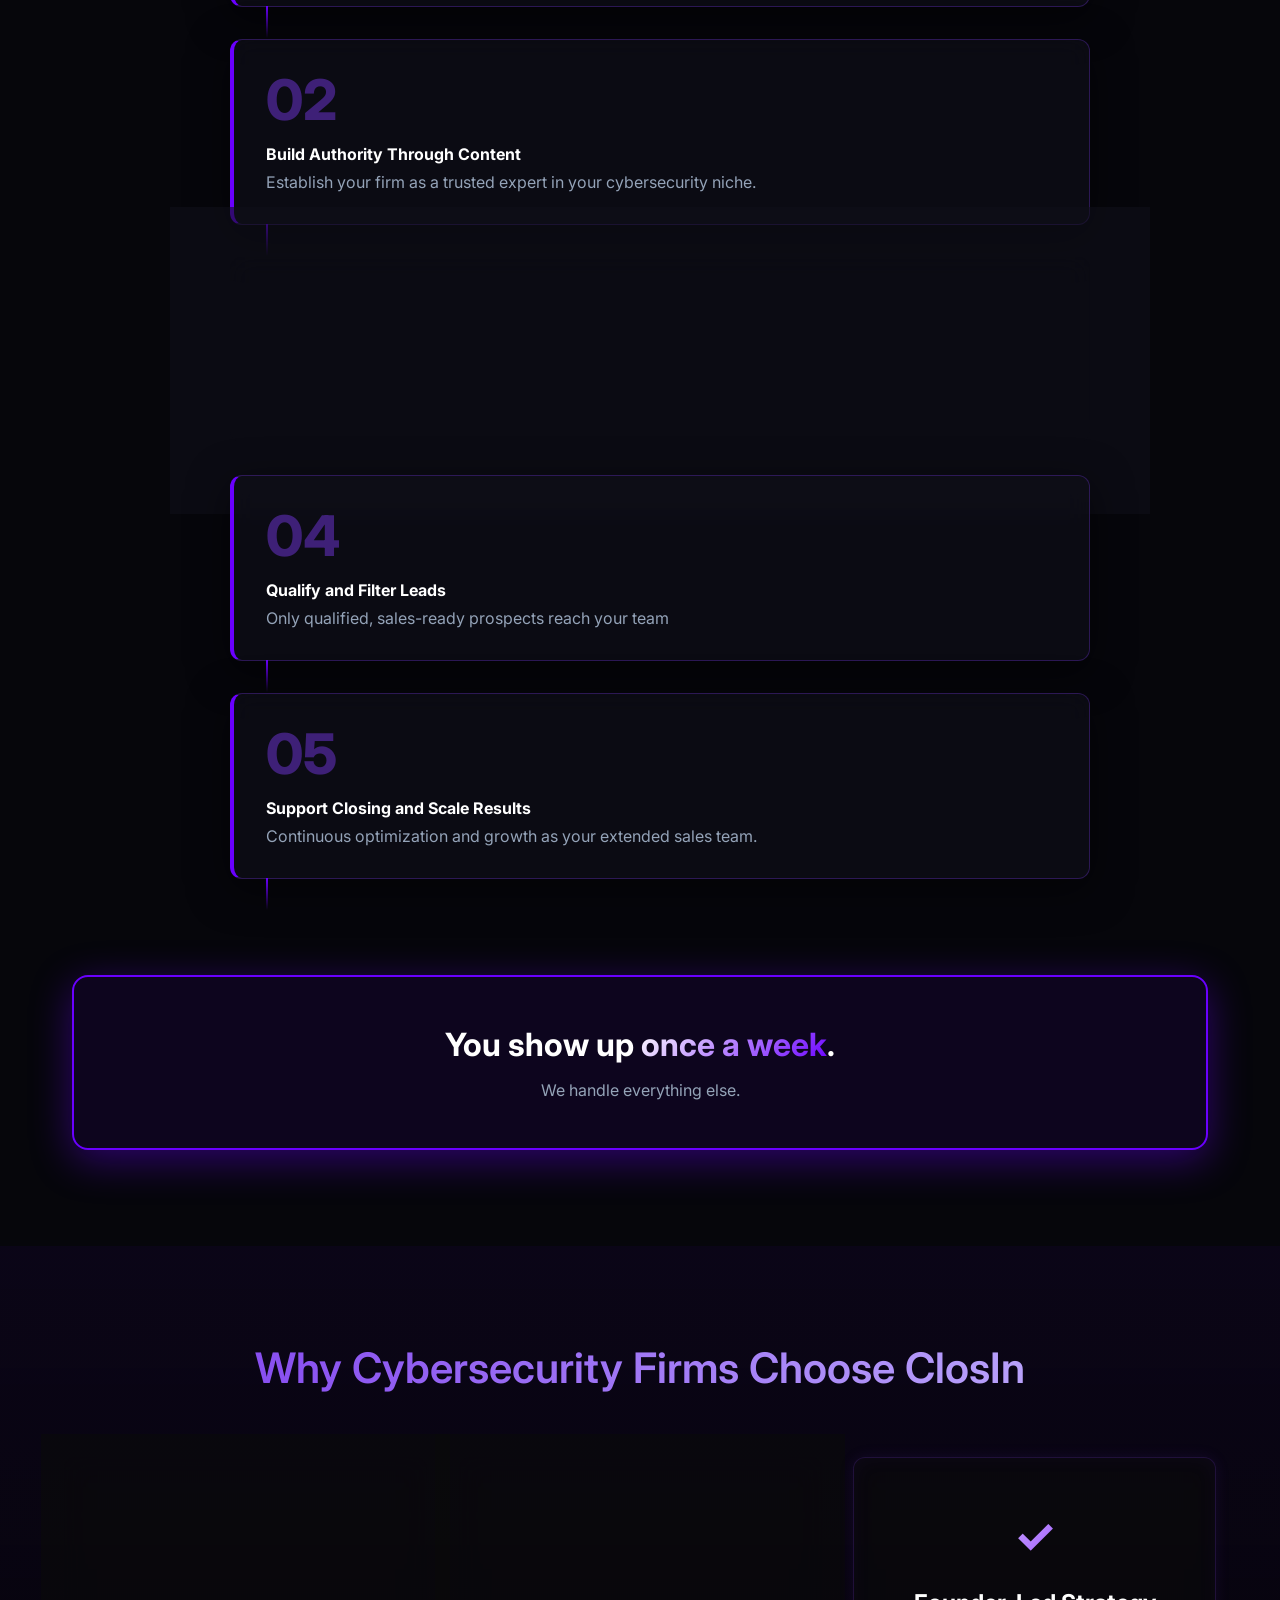
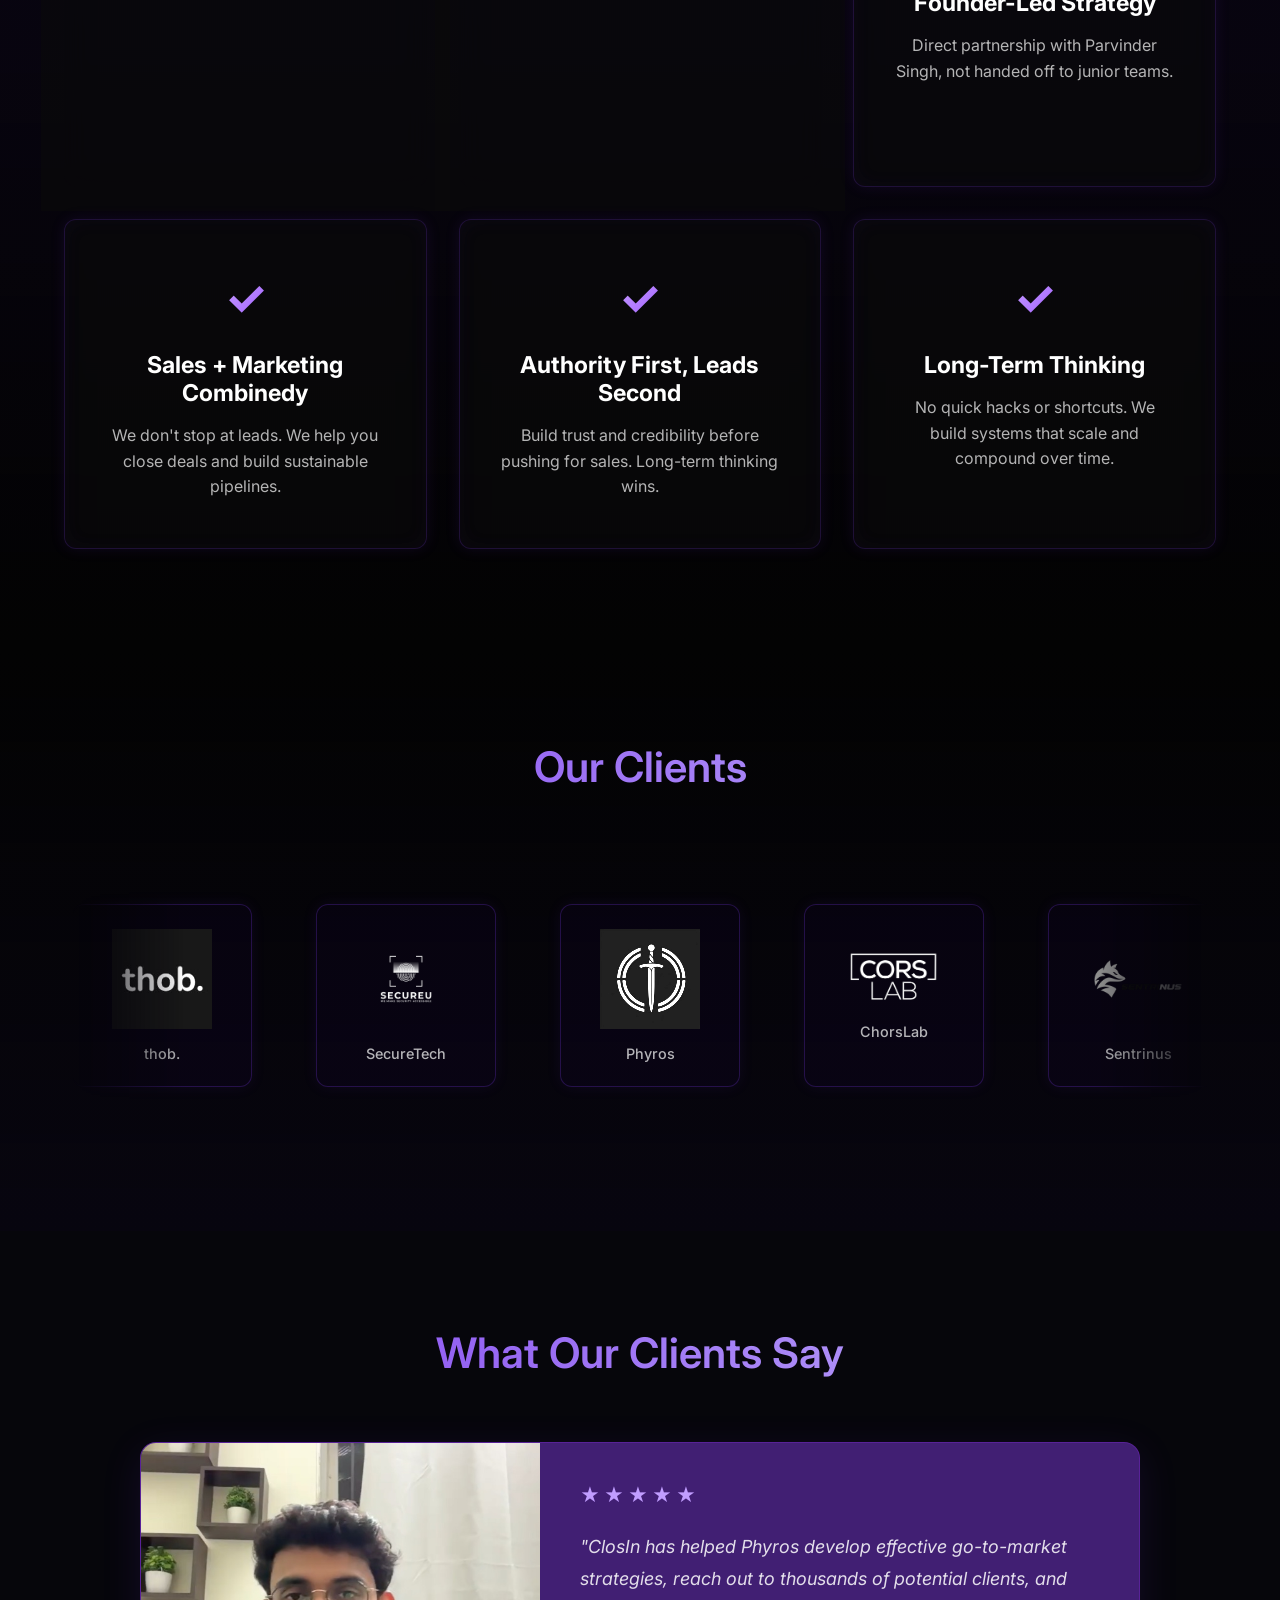
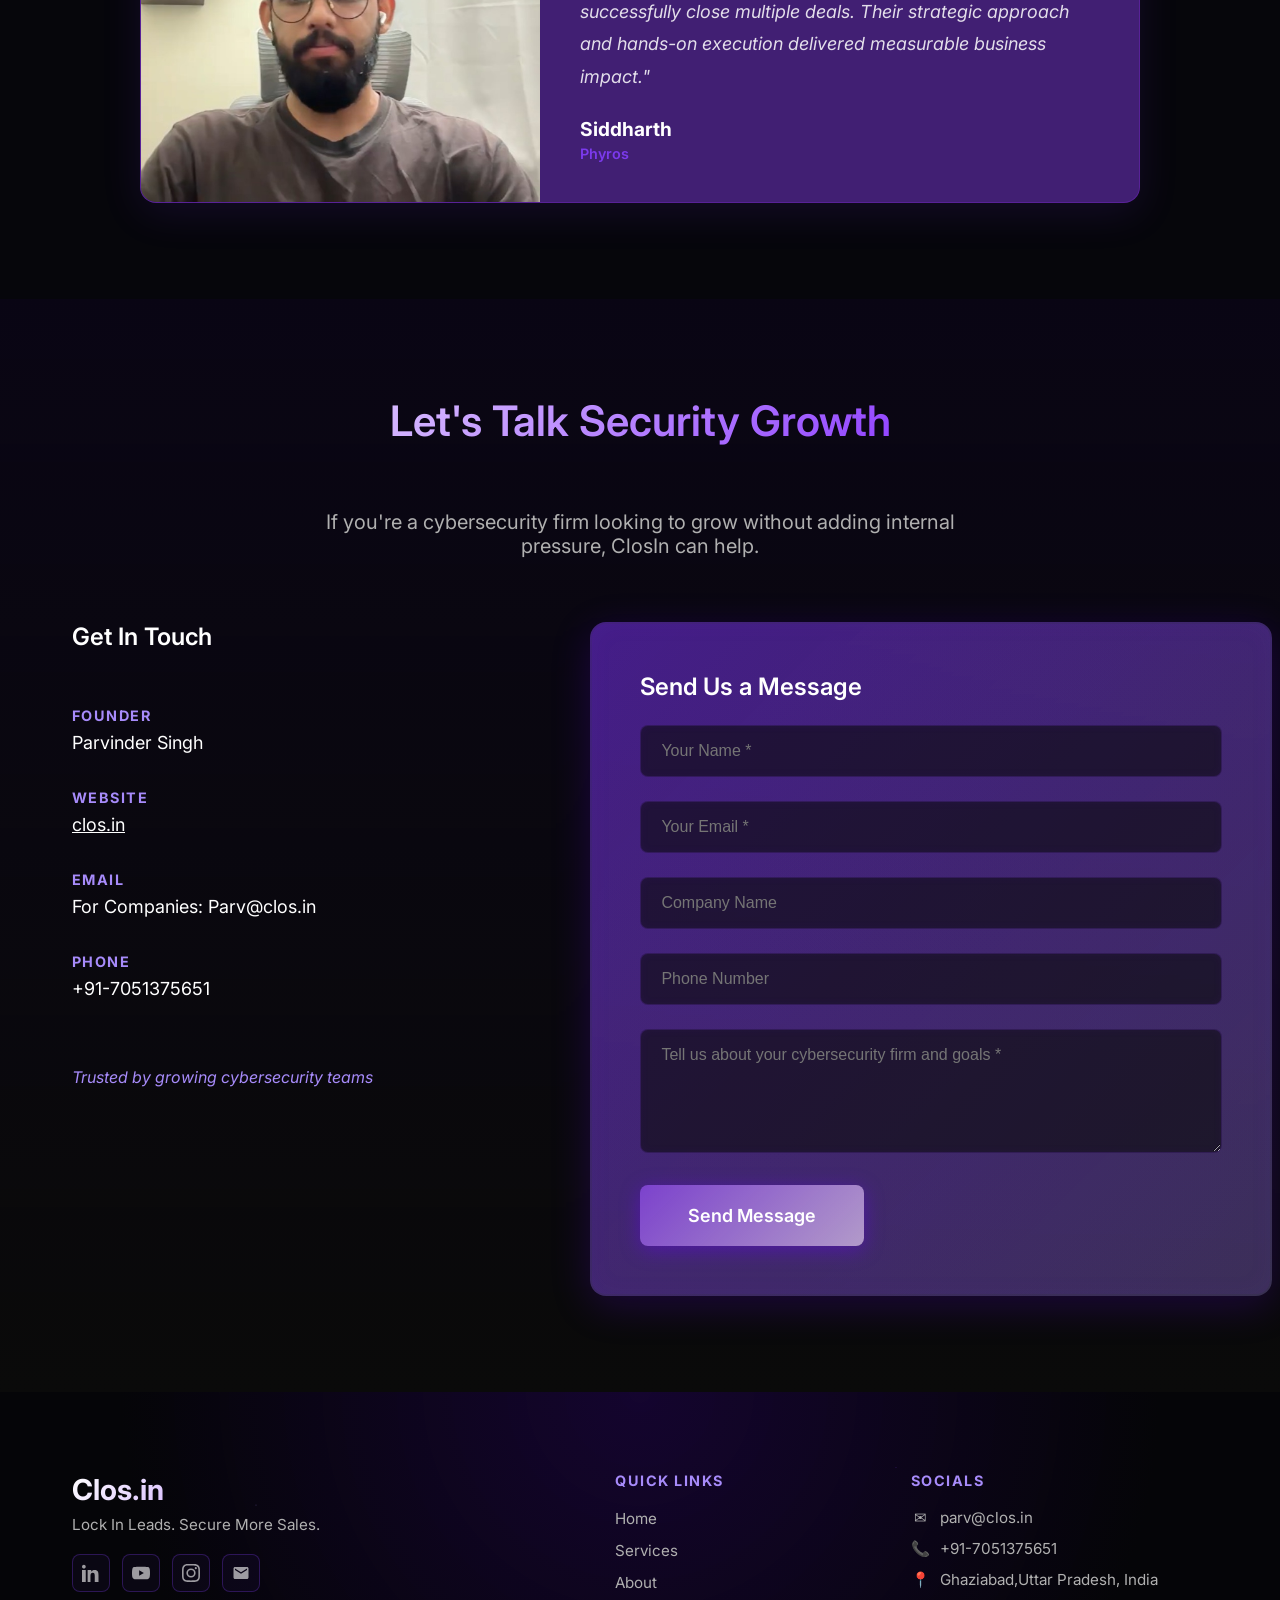
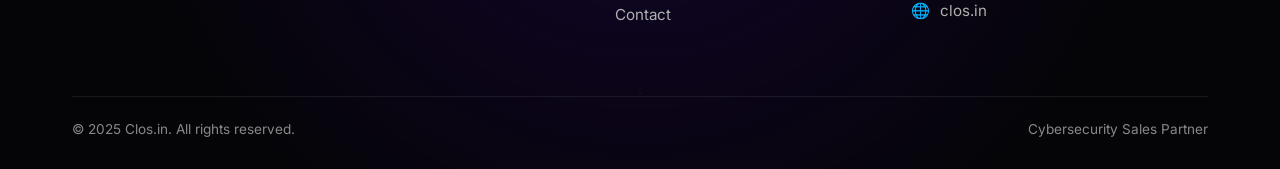
==== commit 57006fd4: "Add mobile bubble background to index.html" ====
--- a/index.html
+++ b/index.html
@@ -14,7 +14,26 @@
 
   <!-- Particle Background -->
   <canvas id="particle-canvas"></canvas>
-
+  
+<!-- Mobile Bubble Background -->
+<div class="bubbles" id="mobile-bubbles">
+  <div class="bubble"></div>
+  <div class="bubble"></div>
+  <div class="bubble"></div>
+  <div class="bubble"></div>
+  <div class="bubble"></div>
+  <div class="bubble"></div>
+  <div class="bubble"></div>
+  <div class="bubble"></div>
+  <div class="bubble"></div>
+  <div class="bubble"></div>
+  <div class="bubble"></div>
+  <div class="bubble"></div>
+  <div class="bubble"></div>
+  <div class="bubble"></div>
+  <div class="bubble"></div>
+</div>
+  
   <!-- UI Wrapper -->
   <div class="app">
 
--- a/css/style.css
+++ b/css/style.css
@@ -1165,126 +1165,47 @@
     0 0 40px rgba(155, 44, 255, 0.35);
 }
 
-
-/* ================= FOOTER ================= */
-
+/* =========================
+   Footer
+========================= */
 .footer {
-    background: radial-gradient(
-        circle at top,
-        rgba(106, 0, 255, 0.15),
-        #050508 70%
-    );
-    padding: 5rem 0 2rem;
-    color: var(--text-secondary);
-    position: relative;
-    overflow: hidden;
-}
-
-/* subtle stars / particles */
+  background: radial-gradient(circle at top, rgba(106, 0, 255, 0.15), #050508 70%);
+  padding: 5rem 0 2rem;
+  color: var(--text-secondary);
+  position: relative;
+  overflow: hidden;
+}
+
 .footer::before {
-    content: "";
-    position: absolute;
-    inset: 0;
-    background-image:
-        radial-gradient(1px 1px at 20% 30%, #a78bfa, transparent),
-        radial-gradient(1px 1px at 70% 20%, #7c3aed, transparent),
-        radial-gradient(1px 1px at 50% 80%, #c084fc, transparent);
-    opacity: 0.25;
-    pointer-events: none;
-}
-
-/* layout */
+  content: "";
+  position: absolute;
+  inset: 0;
+  background-image:
+    radial-gradient(1px 1px at 20% 30%, #a78bfa, transparent),
+    radial-gradient(1px 1px at 70% 20%, #7c3aed, transparent),
+    radial-gradient(1px 1px at 50% 80%, #c084fc, transparent);
+  opacity: 0.25;
+  pointer-events: none;
+}
+
 .footer-content {
-    display: grid;
-    grid-template-columns: 2fr 1fr 1.2fr;
-    gap: 3rem;
-    position: relative;
-    z-index: 1;
-}
-
-/* ---------- BRAND ---------- */
-.footer-brand h3 {
-    font-size: 1.8rem;
-    font-weight: 700;
-    margin-bottom: 0.5rem;
-}
-
-.footer-brand .tagline {
-    color: var(--text-secondary);
-    font-size: 0.95rem;
-    max-width: 280px;
-}
-
-/* ---------- LINKS ---------- */
-.footer-links h4,
-.footer-contact h4 {
-    font-size: 0.9rem;
-    letter-spacing: 1.5px;
-    color: var(--accent-violet);
-    margin-bottom: 1.2rem;
-    text-transform: uppercase;
-}
-
-.footer-links ul {
-    list-style: none;
-    display: flex;
-    flex-direction: column;
-    gap: 0.75rem;
-}
-
-.footer-links a {
-    color: var(--text-secondary);
-    text-decoration: none;
-    font-size: 0.95rem;
-    transition: color 0.25s ease, transform 0.25s ease;
-}
-
-.footer-links a:hover {
-    color: var(--accent-violet);
-    transform: translateX(4px);
-}
-
-/* ---------- CONTACT ---------- */
-.footer-contact p {
-    margin-bottom: 0.75rem;
-}
-
-.footer-contact a {
-    color: var(--text-secondary);
-    text-decoration: none;
-    transition: color 0.25s ease;
-}
-
-.footer-contact a:hover {
-    color: var(--accent-violet);
-}
-
-/* ---------- BOTTOM BAR ---------- */
-.footer-bottom {
-    margin-top: 4rem;
-    padding-top: 1.5rem;
-    border-top: 1px solid rgba(255, 255, 255, 0.08);
-    display: flex;
-    justify-content: space-between;
-    align-items: center;
-    font-size: 0.85rem;
-    color: #888;
-    position: relative;
-    z-index: 1;
-}
-/* Social Icons */
-.footer-socials {
-  display: flex;
-  gap: 0.75rem;
-  margin-top: 1.25rem;
-}
+  display: grid;
+  grid-template-columns: 2fr 1fr 1.2fr;
+  gap: 3rem;
+  position: relative;
+  z-index: 1;
+}
+
+.footer-brand h3 { font-size: 1.8rem; font-weight: 700; margin-bottom: 0.5rem; }
+.footer-brand .tagline { color: var(--text-secondary); font-size: 0.95rem; max-width: 280px; }
+
+.footer-socials { display: flex; gap: 0.75rem; margin-top: 1.25rem; }
 
 .social-icon {
   display: flex;
   align-items: center;
   justify-content: center;
-  width: 38px;
-  height: 38px;
+  width: 38px; height: 38px;
   border-radius: 8px;
   border: 1px solid rgba(124, 58, 237, 0.3);
   color: rgba(255, 255, 255, 0.6);
@@ -1301,19 +1222,36 @@
   box-shadow: 0 0 15px rgba(124, 58, 237, 0.3);
 }
 
-/* Contact Details */
-.contact-detail {
+.footer-links h4,
+.footer-contact h4 {
+  font-size: 0.9rem;
+  letter-spacing: 1.5px;
+  color: var(--accent-violet);
+  margin-bottom: 1.2rem;
+  text-transform: uppercase;
+}
+
+.footer-links ul {
+  list-style: none;
   display: flex;
-  align-items: center;
-  gap: 0.6rem;
-  margin-bottom: 0.75rem;
-}
-
-.contact-icon {
+  flex-direction: column;
+  gap: 0.75rem;
+}
+
+.footer-links a {
+  color: var(--text-secondary);
+  text-decoration: none;
   font-size: 0.95rem;
-  width: 20px;
-  text-align: center;
-}
+  transition: color 0.25s ease, transform 0.25s ease;
+}
+
+.footer-links a:hover { color: var(--accent-violet); transform: translateX(4px); }
+.footer-contact p { margin-bottom: 0.75rem; }
+.footer-contact a { color: var(--text-secondary); text-decoration: none; transition: color 0.25s ease; }
+.footer-contact a:hover { color: var(--accent-violet); }
+
+.contact-detail { display: flex; align-items: center; gap: 0.6rem; margin-bottom: 0.75rem; }
+.contact-icon { font-size: 0.95rem; width: 20px; text-align: center; }
 
 .contact-detail a,
 .contact-detail span {
@@ -1323,10 +1261,56 @@
   transition: color 0.25s ease;
 }
 
-.contact-detail a:hover {
-  color: var(--accent-violet);
-}
-
+.contact-detail a:hover { color: var(--accent-violet); }
+
+.footer-bottom {
+  margin-top: 4rem;
+  padding-top: 1.5rem;
+  border-top: 1px solid rgba(255, 255, 255, 0.08);
+  display: flex;
+  justify-content: space-between;
+  align-items: center;
+  font-size: 0.85rem;
+  color: #888;
+  position: relative;
+  z-index: 1;
+}
+/* =========================
+   Footer — Tablet
+========================= */
+@media (max-width: 992px) {
+  .footer-content { grid-template-columns: 1fr 1fr; gap: 2.5rem; }
+  .footer-brand { grid-column: 1 / -1; text-align: center; }
+  .footer-brand .tagline { margin: 0 auto; }
+  .footer-socials { justify-content: center; }
+}
+
+/* =========================
+   Footer — Mobile
+========================= */
+@media (max-width: 600px) {
+  .footer { padding: 3rem 1.5rem 1.5rem; }
+
+  .footer-content {
+    display: grid !important;
+    grid-template-columns: 1fr 1fr !important;
+    gap: 1.5rem !important;
+  }
+
+  .footer-brand { grid-column: 1 / -1 !important; text-align: center !important; margin-bottom: 0.5rem; }
+  .footer-brand .tagline { margin: 0 auto; }
+  .footer-socials { justify-content: center; }
+
+  .footer .footer-links { text-align: left !important; }
+  .footer .footer-links ul { align-items: flex-start !important; }
+  .footer .footer-links li,
+  .footer .footer-links a { text-align: left !important; display: block; }
+
+  .footer .footer-contact { text-align: left !important; }
+  .footer .contact-detail { justify-content: flex-start !important; }
+
+  .footer-bottom { flex-direction: column; gap: 0.75rem; margin-top: 2rem; text-align: center; }
+}
 /* --- The Scroll Animation --- */
 @keyframes scroll {
     0% {
@@ -1540,53 +1524,4 @@
     from { opacity: 0; transform: translateY(20px); }
     to { opacity: 1; transform: translateY(0); }
 }
-/* ---------- RESPONSIVE FOOTER ---------- */
-
-/* Tablets and small desktops */
-@media (max-width: 992px) {
-    .footer-content {
-        grid-template-columns: 1fr 1fr; /* Two columns instead of three */
-        gap: 2.5rem;
-    }
-    
-    .footer-brand {
-        grid-column: span 2; /* Let the brand take full width on tablets */
-        text-align: center;
-    }
-
-    .footer-brand .tagline {
-        margin: 0 auto; /* Center the tagline */
-    }
-}
-
-/* Mobile Phones */
-@media (max-width: 600px) {
-    .footer {
-        padding: 3rem 0 1.5rem;
-    }
-
-    .footer-content {
-        grid-template-columns: 1fr; /* Stack everything in one column */
-        text-align: center; /* Center text for a better mobile look */
-        gap: 2rem;
-    }
-
-    .footer-brand {
-        grid-column: span 1;
-    }
-
-    .footer-links ul {
-        align-items: center; /* Center the list items */
-    }
-
-    .footer-links a:hover {
-        transform: translateY(-2px); /* Vertical hover effect feels better on mobile than horizontal */
-    }
-
-    .footer-bottom {
-        flex-direction: column; /* Stack copyright and partner text */
-        gap: 1rem;
-        margin-top: 3rem;
-        text-align: center;
-    }
-}
+
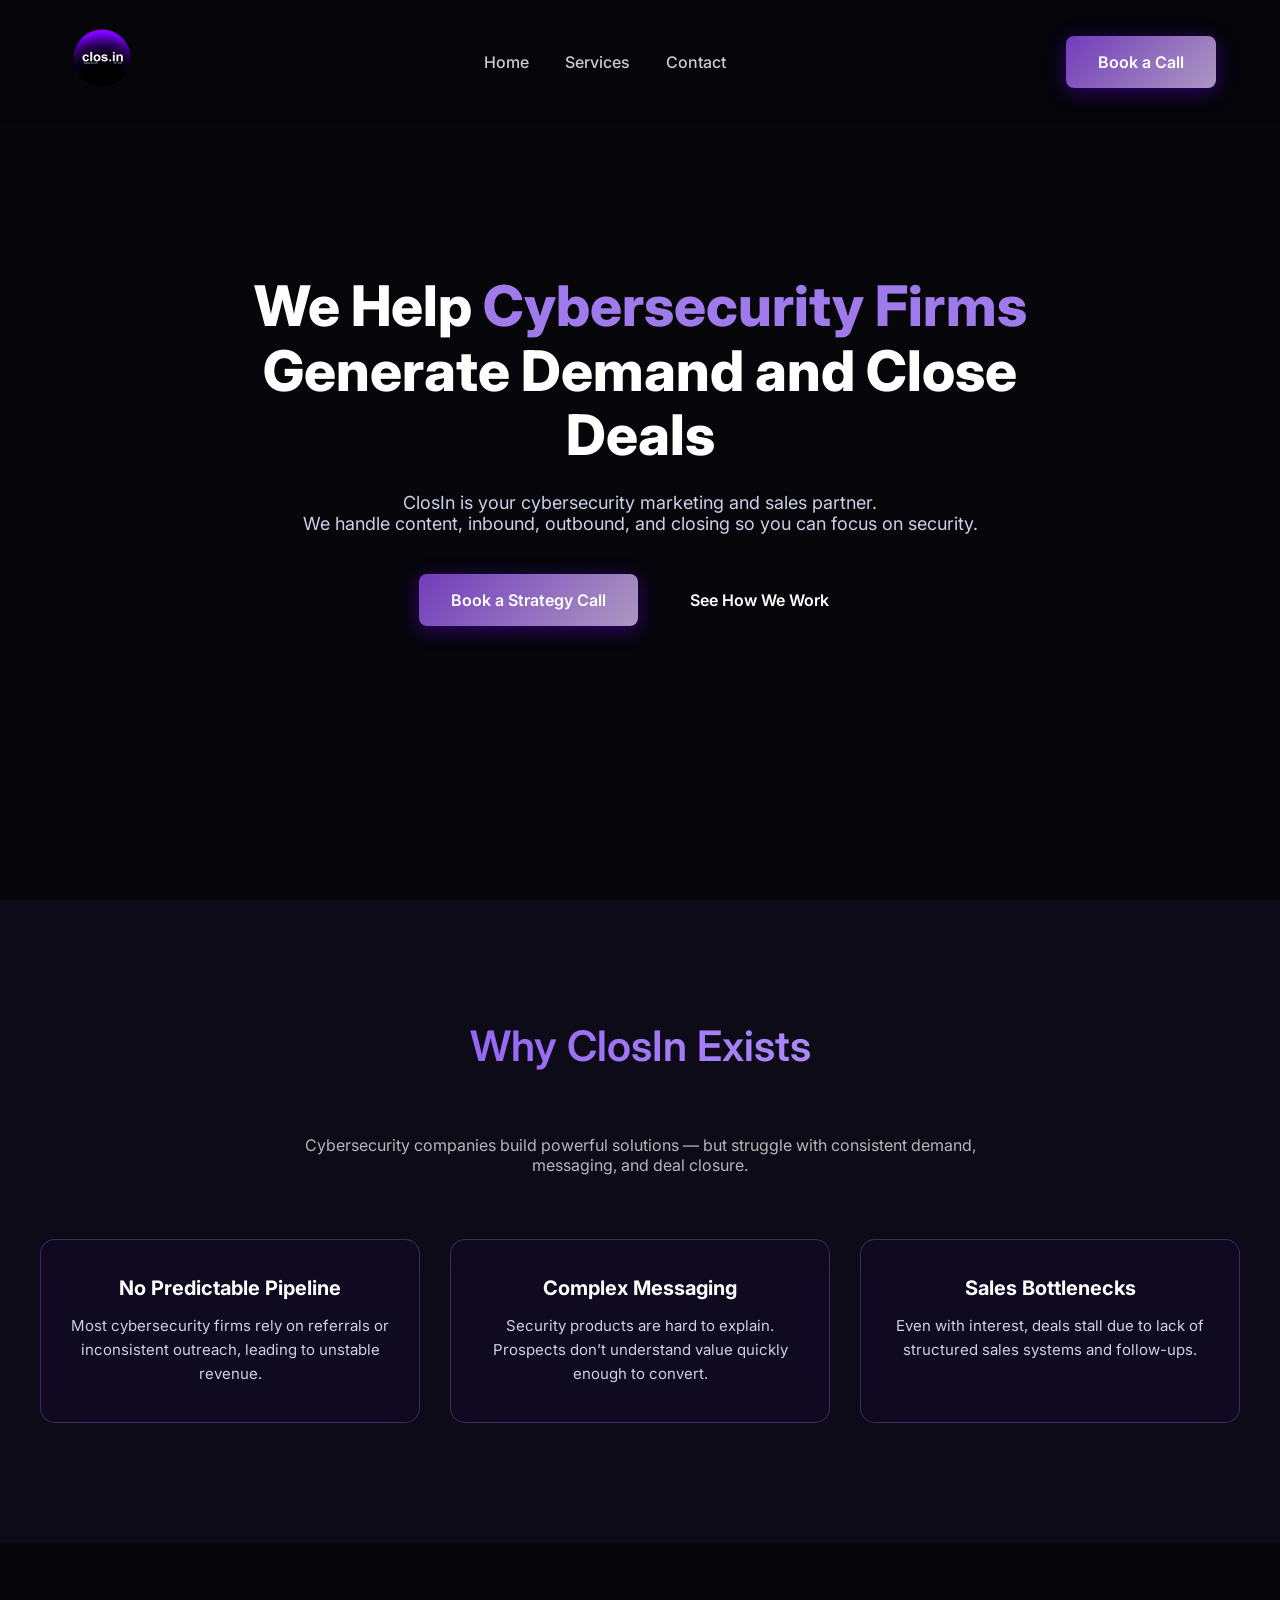
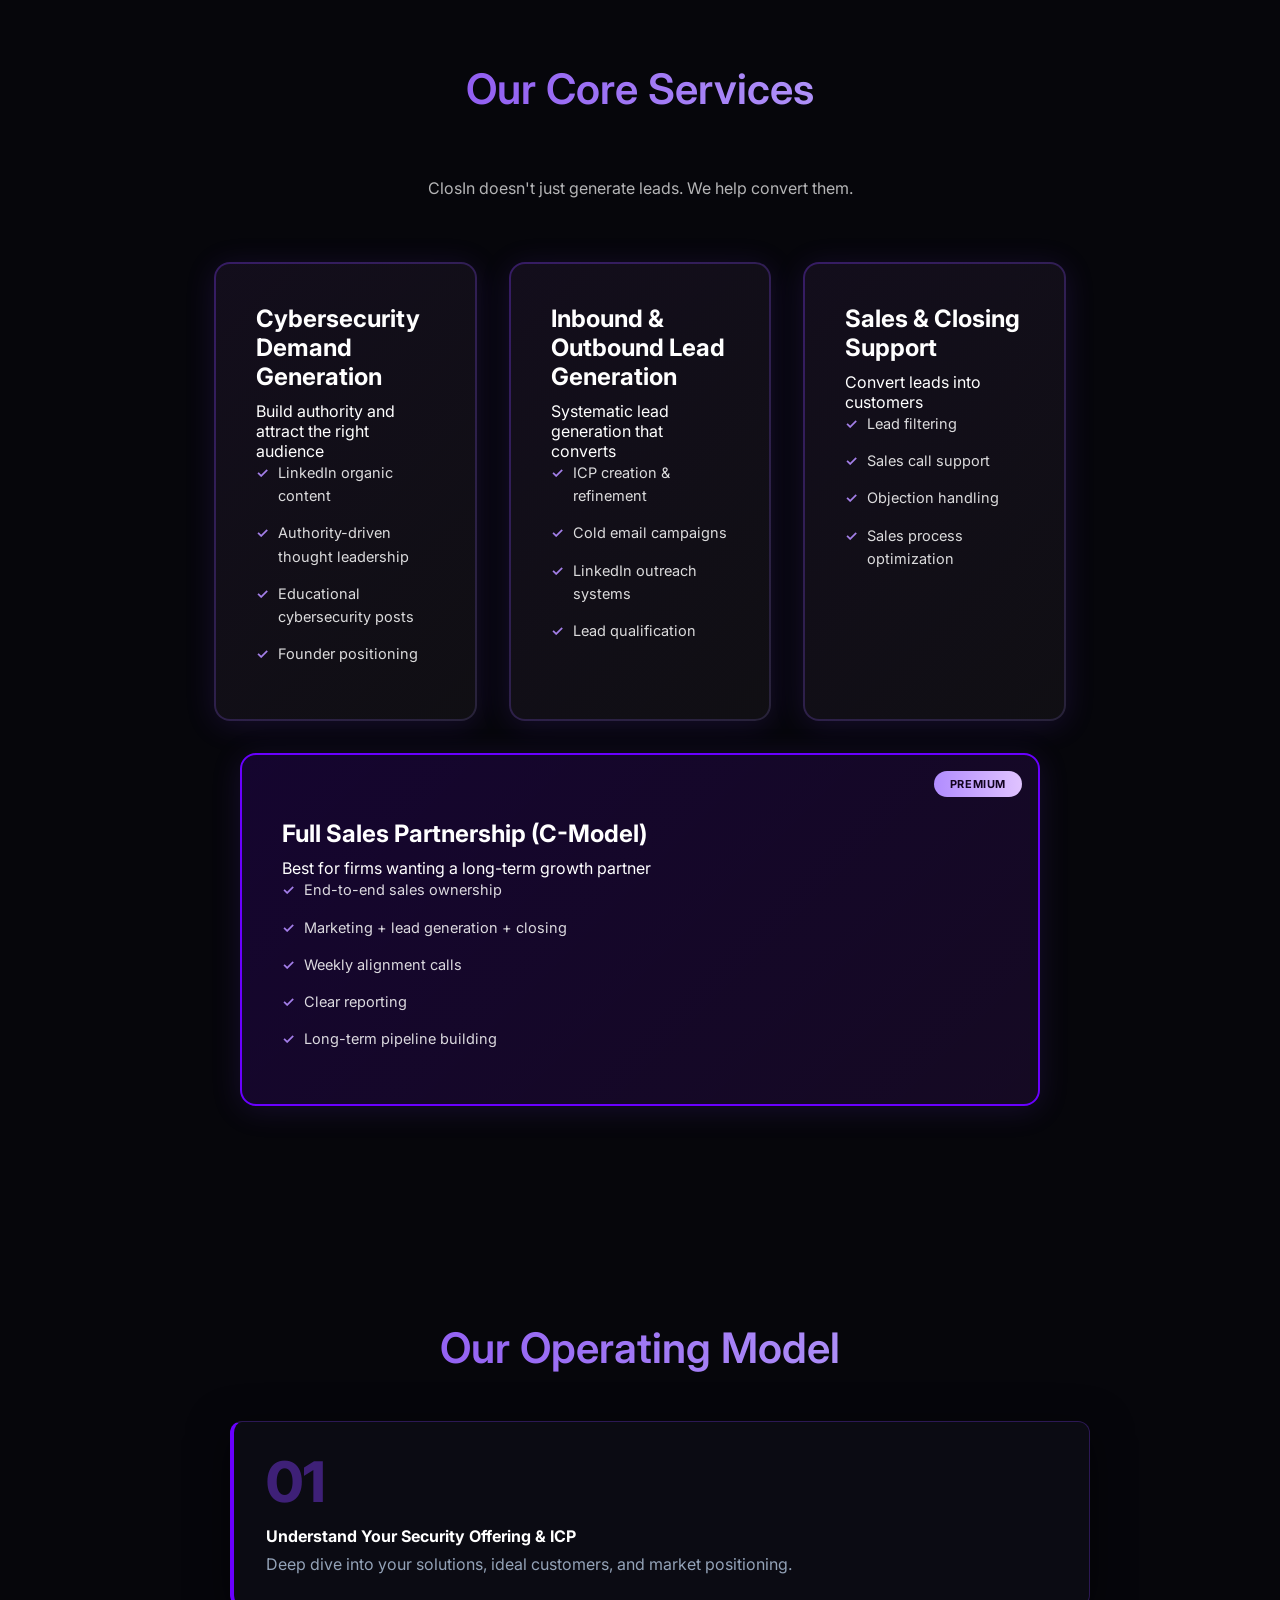
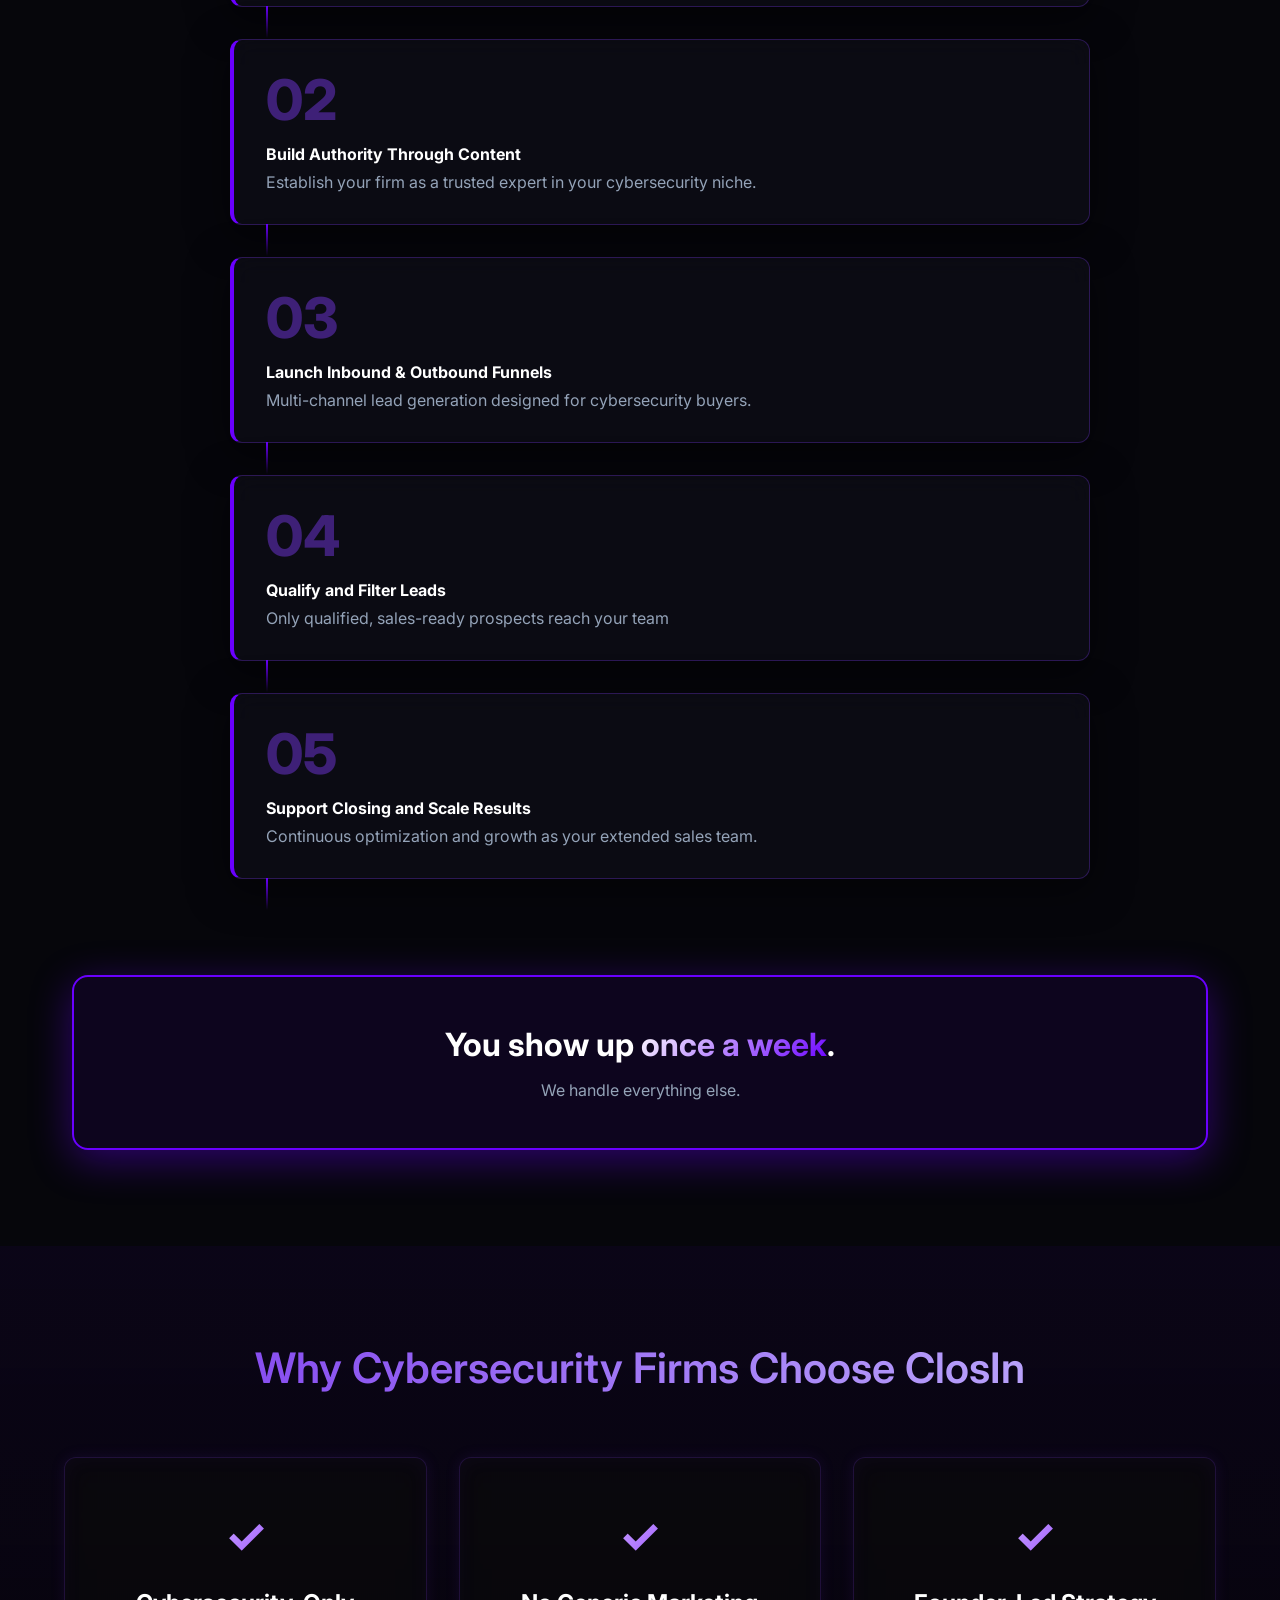
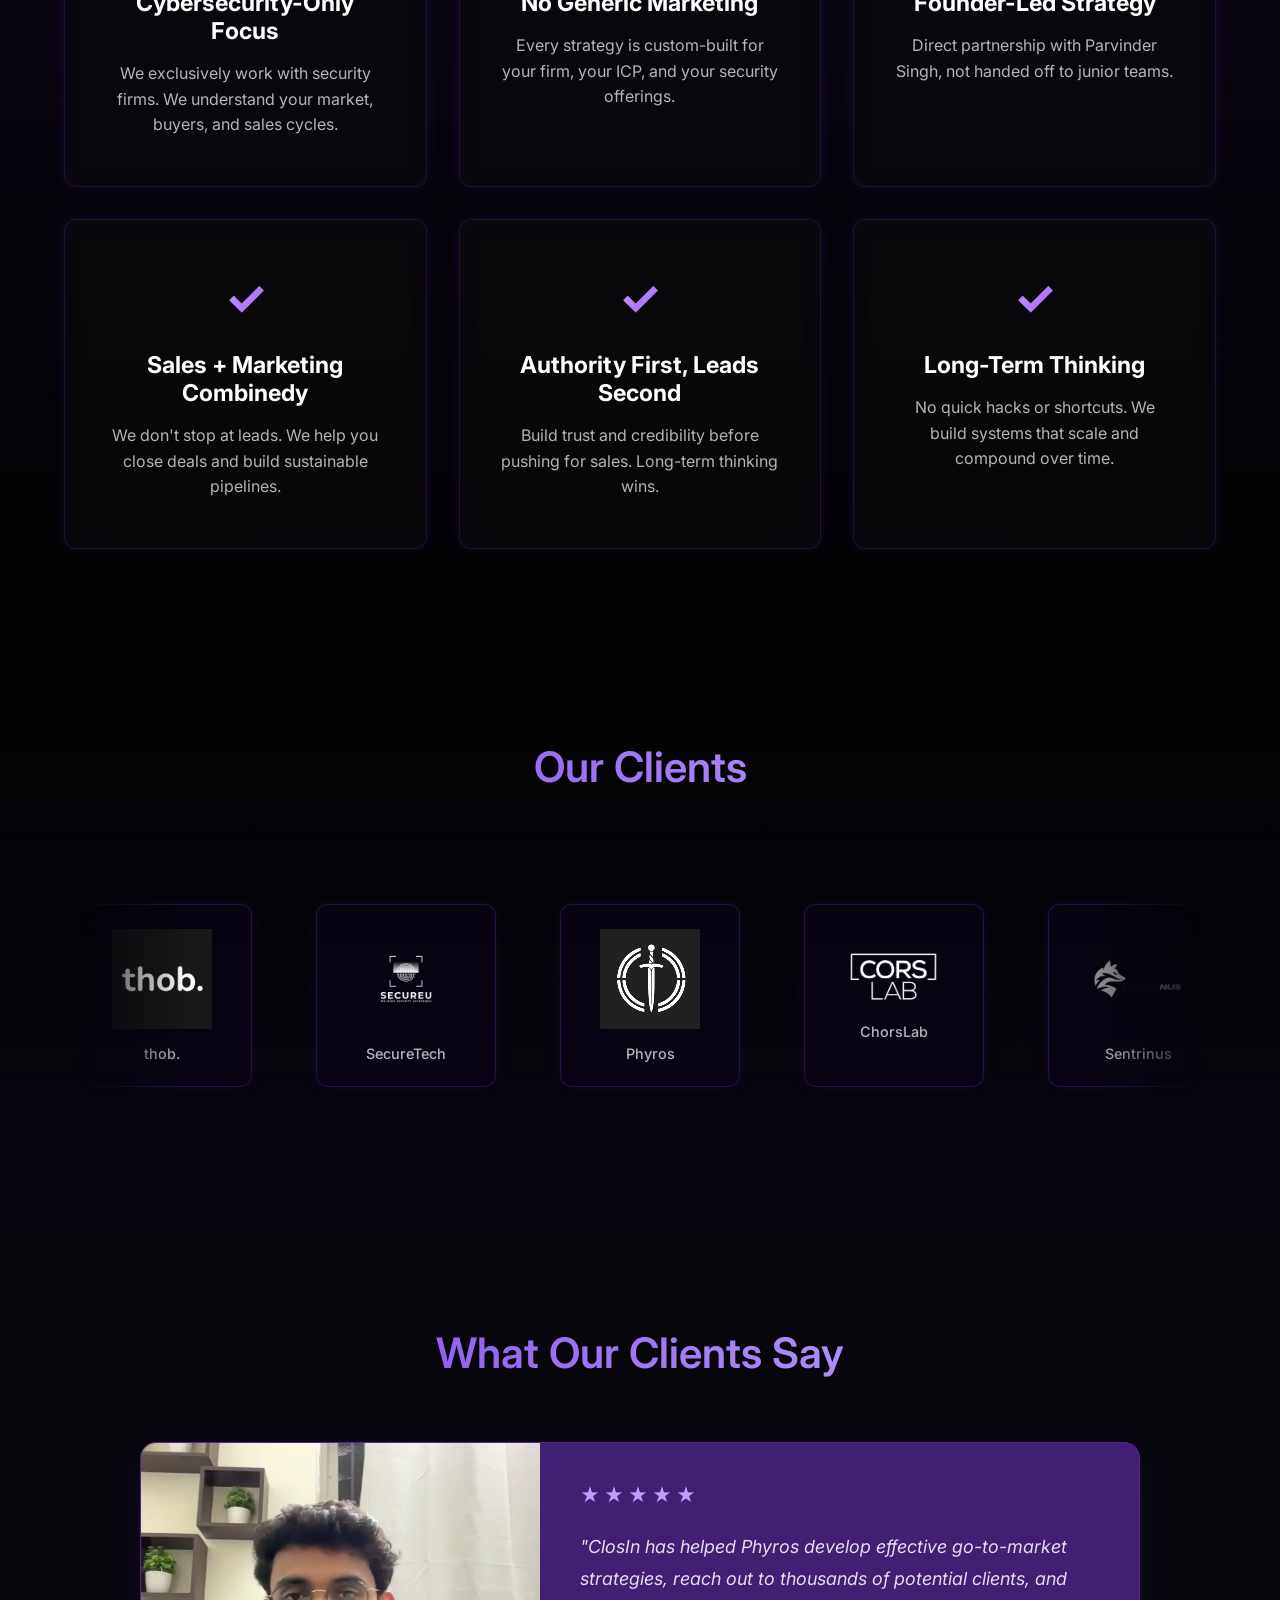
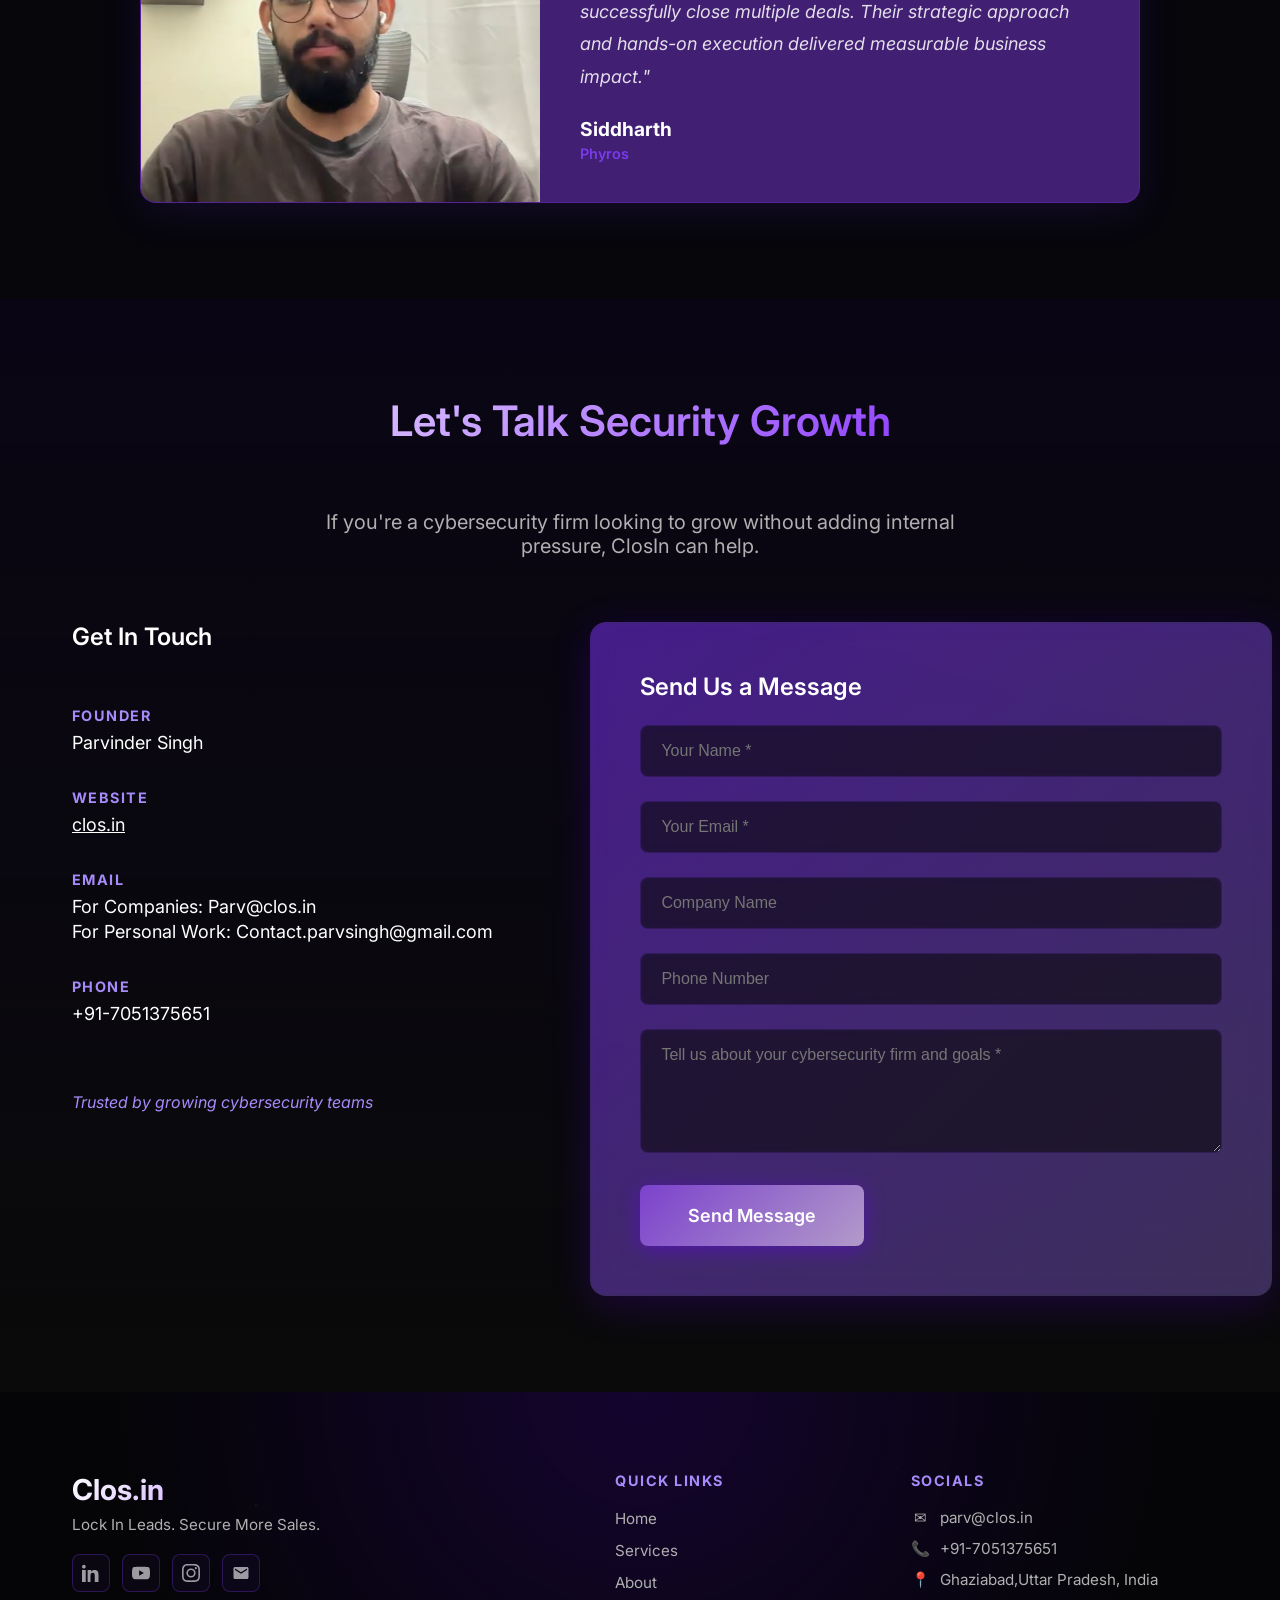
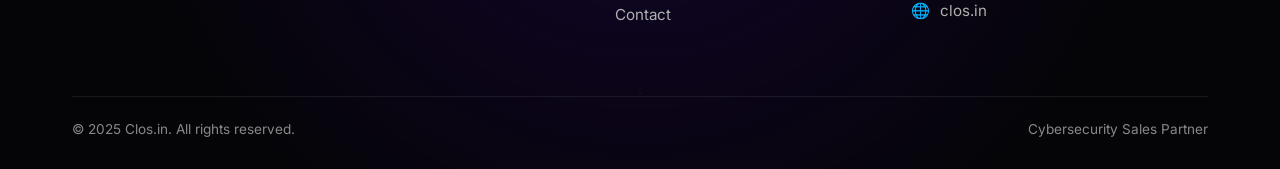
==== commit 218016ec: "Update index.html" ====
--- a/index.html
+++ b/index.html
@@ -14,26 +14,7 @@
 
   <!-- Particle Background -->
   <canvas id="particle-canvas"></canvas>
-  
-<!-- Mobile Bubble Background -->
-<div class="bubbles" id="mobile-bubbles">
-  <div class="bubble"></div>
-  <div class="bubble"></div>
-  <div class="bubble"></div>
-  <div class="bubble"></div>
-  <div class="bubble"></div>
-  <div class="bubble"></div>
-  <div class="bubble"></div>
-  <div class="bubble"></div>
-  <div class="bubble"></div>
-  <div class="bubble"></div>
-  <div class="bubble"></div>
-  <div class="bubble"></div>
-  <div class="bubble"></div>
-  <div class="bubble"></div>
-  <div class="bubble"></div>
-</div>
-  
+<div id="mobile-animation-container"></div>
   <!-- UI Wrapper -->
   <div class="app">
 
@@ -59,28 +40,23 @@
 
     <!-- HERO SECTION -->
     <section class="hero" id="home">
-  <!-- Orb Background -->
-  <div class="hero-background">
-    <div class="gradient-orb orb-1"></div>
-    <div class="gradient-orb orb-2"></div>
-    <div class="gradient-orb orb-3"></div>
-  </div>
-
-  <div class="hero-content">
-    <h1>
-      We Help <span>Cybersecurity Firms</span><br>
-      Generate Demand and Close Deals
-    </h1>
-    <p>
-      ClosIn is your cybersecurity marketing and sales partner.<br>
-      We handle content, inbound, outbound, and closing so you can focus on security.
-    </p>
-    <div class="hero-buttons">
-      <a href="#contact" class="btn btn-primary">Book a Strategy Call</a>
-      <a href="#services" class="btn btn-secondary">See How We Work</a>
-    </div>
-  </div>
-</section>
+      <div class="hero-content">
+        <h1>
+          We Help <span>Cybersecurity Firms</span><br>
+          Generate Demand and Close Deals
+        </h1>
+
+        <p>
+          ClosIn is your cybersecurity marketing and sales partner.<br>
+          We handle content, inbound, outbound, and closing so you can focus on security.
+        </p>
+
+        <div class="hero-buttons">
+          <a href="#contact" class="btn btn-primary">Book a Strategy Call</a>
+          <a href="#services" class="btn btn-secondary">See How We Work</a>
+        </div>
+      </div>
+    </section>
     <!-- WHY CLOSIN EXISTS -->
     <section class="why" id="why">
         <div class="why-container">
@@ -383,6 +359,7 @@
         <div class="info-item">
           <h4 class="label">EMAIL</h4>
           <p>For Companies: Parv@clos.in</p>
+          <p>For Personal Work: Contact.parvsingh@gmail.com</p>
         </div>
 
         <div class="info-item">
@@ -496,8 +473,7 @@
 
   </div>
 </footer>
-
-
+    
   </div>
 
   <script src="js/main.js"></script>
--- a/css/style.css
+++ b/css/style.css
@@ -24,6 +24,13 @@
   width: 100%;
   height: 100%;
   z-index: 0;
+}
+
+/* =========================
+   Mobile Bubbles Background
+========================= */
+.bubbles {
+  display: none;
 }
 
 /* =========================
@@ -103,6 +110,9 @@
   color: #fff;
 }
 
+.nav-links.show {
+  display: flex !important;
+}
 /* =========================
    Buttons
 ========================= */
@@ -1321,6 +1331,49 @@
     }
 }
 @media (max-width: 768px) {
+   #particle-canvas { display: none; }
+   .bubbles {
+    display: block;
+    position: fixed;
+    top: 0; left: 0;
+    width: 100%; height: 100%;
+    overflow: hidden;
+    z-index: 0;
+    pointer-events: none;
+  }
+
+  .bubble {
+    position: absolute;
+    bottom: -75%;
+    border-radius: 50%;
+    animation: float-up var(--bubble-float-duration) var(--bubble-float-delay) ease-in infinite;
+  }
+
+  .bubble::before {
+    position: absolute;
+    content: '';
+    top: 0; left: 0;
+    width: 100%; height: 100%;
+    background: hsla(271, 76%, 60%, 0.15);
+    border-radius: inherit;
+    animation: var(--bubble-sway-type) var(--bubble-sway-duration) var(--bubble-sway-delay) ease-in-out alternate infinite;
+  }
+
+  .bubble:nth-child(1)  { --bubble-left-offset:10vw;  --bubble-radius:4vw;  --bubble-float-duration:8s;  --bubble-sway-duration:4s; --bubble-float-delay:0s;   --bubble-sway-delay:0s;   --bubble-sway-type:sway-left-to-right;  width:var(--bubble-radius);height:var(--bubble-radius);left:var(--bubble-left-offset); }
+  .bubble:nth-child(2)  { --bubble-left-offset:25vw;  --bubble-radius:7vw;  --bubble-float-duration:10s; --bubble-sway-duration:5s; --bubble-float-delay:1s;   --bubble-sway-delay:1s;   --bubble-sway-type:sway-right-to-left; width:var(--bubble-radius);height:var(--bubble-radius);left:var(--bubble-left-offset); }
+  .bubble:nth-child(3)  { --bubble-left-offset:50vw;  --bubble-radius:3vw;  --bubble-float-duration:7s;  --bubble-sway-duration:4s; --bubble-float-delay:2s;   --bubble-sway-delay:0.5s; --bubble-sway-type:sway-left-to-right;  width:var(--bubble-radius);height:var(--bubble-radius);left:var(--bubble-left-offset); }
+  .bubble:nth-child(4)  { --bubble-left-offset:70vw;  --bubble-radius:5vw;  --bubble-float-duration:9s;  --bubble-sway-duration:6s; --bubble-float-delay:0.5s; --bubble-sway-delay:2s;   --bubble-sway-type:sway-right-to-left; width:var(--bubble-radius);height:var(--bubble-radius);left:var(--bubble-left-offset); }
+  .bubble:nth-child(5)  { --bubble-left-offset:85vw;  --bubble-radius:6vw;  --bubble-float-duration:11s; --bubble-sway-duration:5s; --bubble-float-delay:1.5s; --bubble-sway-delay:1s;   --bubble-sway-type:sway-left-to-right;  width:var(--bubble-radius);height:var(--bubble-radius);left:var(--bubble-left-offset); }
+  .bubble:nth-child(6)  { --bubble-left-offset:5vw;   --bubble-radius:8vw;  --bubble-float-duration:12s; --bubble-sway-duration:4s; --bubble-float-delay:3s;   --bubble-sway-delay:0s;   --bubble-sway-type:sway-right-to-left; width:var(--bubble-radius);height:var(--bubble-radius);left:var(--bubble-left-offset); }
+  .bubble:nth-child(7)  { --bubble-left-offset:40vw;  --bubble-radius:2vw;  --bubble-float-duration:6s;  --bubble-sway-duration:5s; --bubble-float-delay:0s;   --bubble-sway-delay:1.5s; --bubble-sway-type:sway-left-to-right;  width:var(--bubble-radius);height:var(--bubble-radius);left:var(--bubble-left-offset); }
+  .bubble:nth-child(8)  { --bubble-left-offset:60vw;  --bubble-radius:9vw;  --bubble-float-duration:13s; --bubble-sway-duration:6s; --bubble-float-delay:2s;   --bubble-sway-delay:2s;   --bubble-sway-type:sway-right-to-left; width:var(--bubble-radius);height:var(--bubble-radius);left:var(--bubble-left-offset); }
+  .bubble:nth-child(9)  { --bubble-left-offset:30vw;  --bubble-radius:5vw;  --bubble-float-duration:9s;  --bubble-sway-duration:4s; --bubble-float-delay:1s;   --bubble-sway-delay:0.5s; --bubble-sway-type:sway-left-to-right;  width:var(--bubble-radius);height:var(--bubble-radius);left:var(--bubble-left-offset); }
+  .bubble:nth-child(10) { --bubble-left-offset:75vw;  --bubble-radius:4vw;  --bubble-float-duration:8s;  --bubble-sway-duration:5s; --bubble-float-delay:3.5s; --bubble-sway-delay:1s;   --bubble-sway-type:sway-right-to-left; width:var(--bubble-radius);height:var(--bubble-radius);left:var(--bubble-left-offset); }
+  .bubble:nth-child(11) { --bubble-left-offset:15vw;  --bubble-radius:6vw;  --bubble-float-duration:10s; --bubble-sway-duration:4s; --bubble-float-delay:0.5s; --bubble-sway-delay:2s;   --bubble-sway-type:sway-left-to-right;  width:var(--bubble-radius);height:var(--bubble-radius);left:var(--bubble-left-offset); }
+  .bubble:nth-child(12) { --bubble-left-offset:55vw;  --bubble-radius:3vw;  --bubble-float-duration:7s;  --bubble-sway-duration:5s; --bubble-float-delay:2.5s; --bubble-sway-delay:0s;   --bubble-sway-type:sway-right-to-left; width:var(--bubble-radius);height:var(--bubble-radius);left:var(--bubble-left-offset); }
+  .bubble:nth-child(13) { --bubble-left-offset:90vw;  --bubble-radius:7vw;  --bubble-float-duration:11s; --bubble-sway-duration:6s; --bubble-float-delay:1s;   --bubble-sway-delay:1.5s; --bubble-sway-type:sway-left-to-right;  width:var(--bubble-radius);height:var(--bubble-radius);left:var(--bubble-left-offset); }
+  .bubble:nth-child(14) { --bubble-left-offset:45vw;  --bubble-radius:5vw;  --bubble-float-duration:9s;  --bubble-sway-duration:4s; --bubble-float-delay:4s;   --bubble-sway-delay:2s;   --bubble-sway-type:sway-right-to-left; width:var(--bubble-radius);height:var(--bubble-radius);left:var(--bubble-left-offset); }
+  .bubble:nth-child(15) { --bubble-left-offset:20vw;  --bubble-radius:8vw;  --bubble-float-duration:12s; --bubble-sway-duration:5s; --bubble-float-delay:0s;   --bubble-sway-delay:0.5s; --bubble-sway-type:sway-left-to-right;  width:var(--bubble-radius);height:var(--bubble-radius);left:var(--bubble-left-offset); }
   .nav-container {
     flex-wrap: wrap;
   }
@@ -1525,3 +1578,4 @@
     to { opacity: 1; transform: translateY(0); }
 }
 
+
